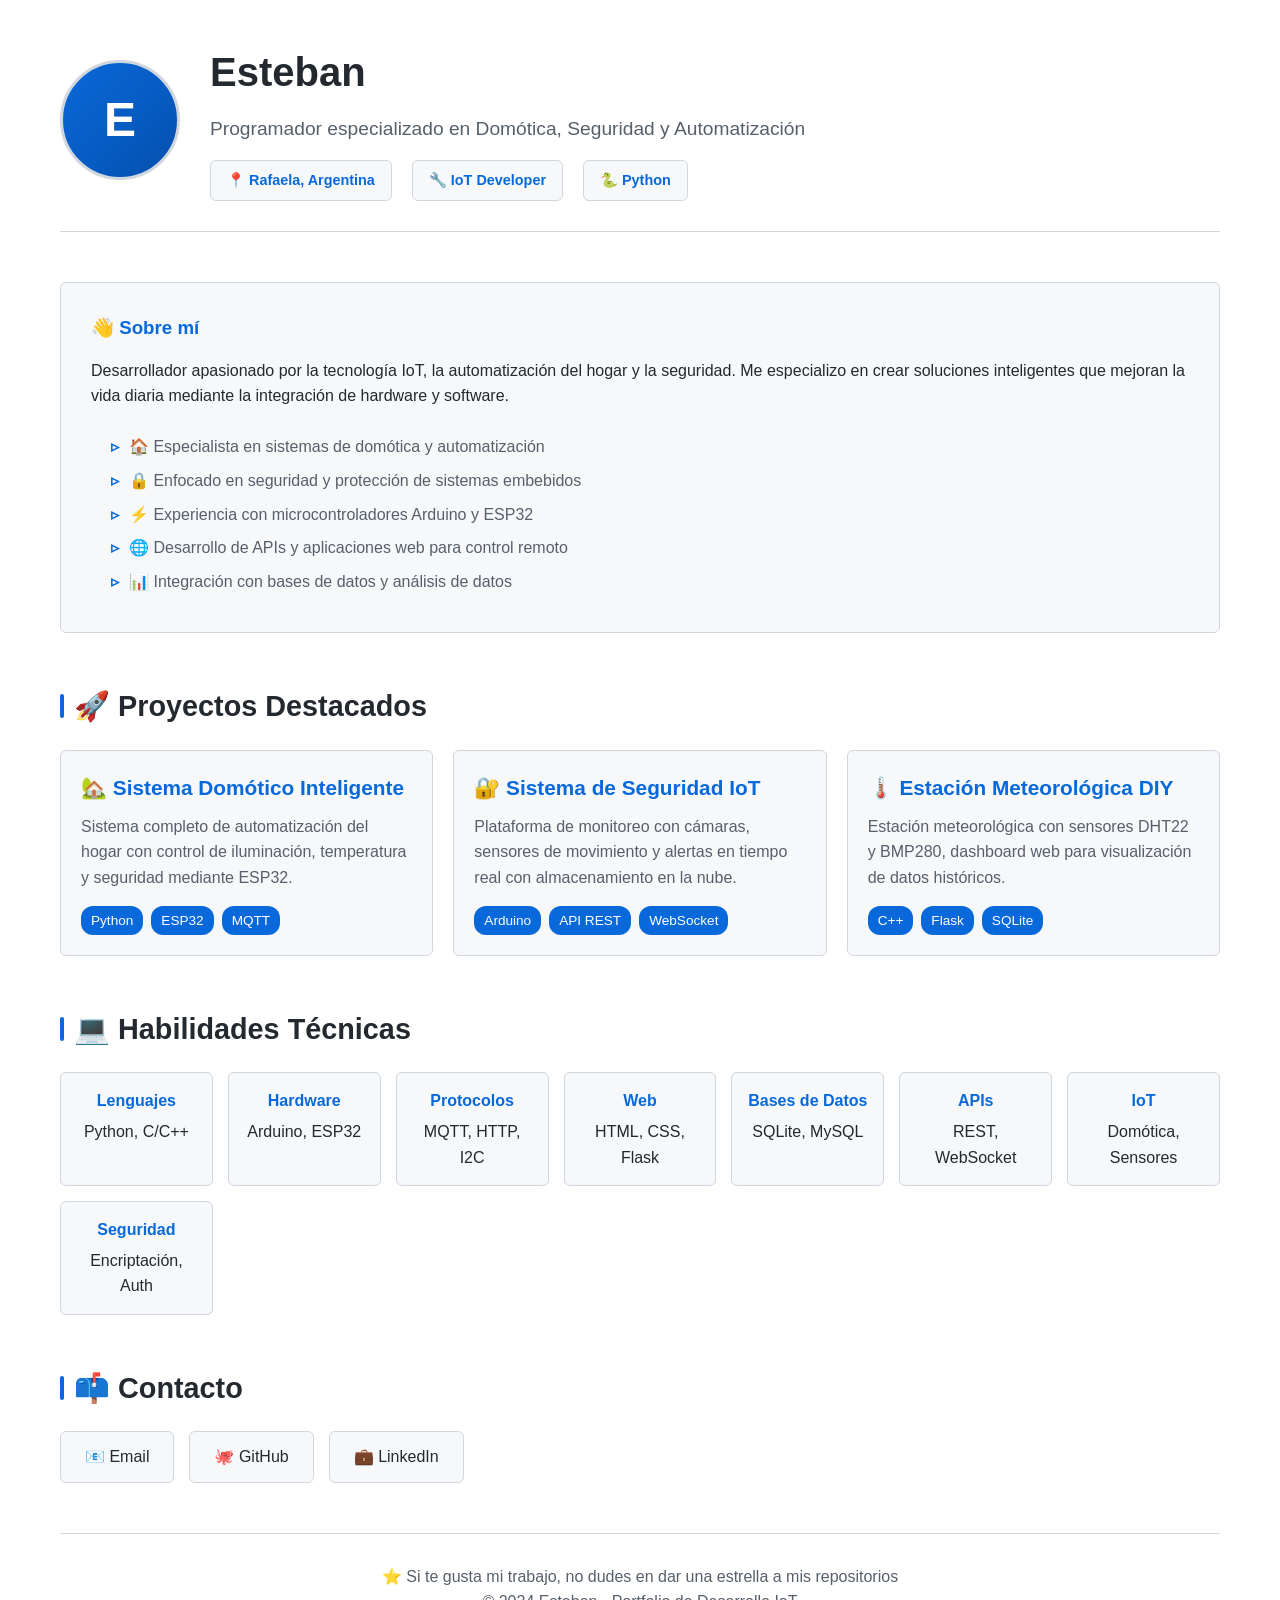
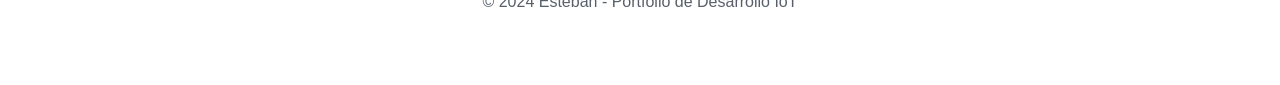
==== index.html @ 9390a1a7 "Update index.html" ====
<!DOCTYPE html>
<html lang="es">
<head>
    <meta charset="UTF-8">
    <meta name="viewport" content="width=device-width, initial-scale=1.0">
    <title>Esteban - Portfolio</title>
    <style>
        * {
            margin: 0;
            padding: 0;
            box-sizing: border-box;
        }
        
        body {
            font-family: -apple-system, BlinkMacSystemFont, 'Segoe UI', 'Noto Sans', Helvetica, Arial, sans-serif;
            background: #ffffff;
            color: #24292f;
            line-height: 1.6;
        }
        
        .container {
            max-width: 1200px;
            margin: 0 auto;
            padding: 40px 20px;
        }
        
        header {
            display: flex;
            align-items: center;
            gap: 30px;
            margin-bottom: 50px;
            padding-bottom: 30px;
            border-bottom: 1px solid #d0d7de;
        }
        
        .avatar {
            width: 120px;
            height: 120px;
            border-radius: 50%;
            background: linear-gradient(135deg, #0969da, #0550ae);
            display: flex;
            align-items: center;
            justify-content: center;
            font-size: 48px;
            font-weight: bold;
            color: #fff;
            border: 3px solid #d0d7de;
        }
        
        .header-info h1 {
            font-size: 2.5em;
            margin-bottom: 10px;
            color: #24292f;
        }
        
        .header-info p {
            font-size: 1.2em;
            color: #57606a;
            margin-bottom: 15px;
        }
        
        .stats {
            display: flex;
            gap: 20px;
            flex-wrap: wrap;
        }
        
        .stat-item {
            background: #f6f8fa;
            padding: 8px 16px;
            border-radius: 6px;
            border: 1px solid #d0d7de;
            font-size: 0.9em;
        }
        
        .stat-item strong {
            color: #0969da;
        }
        
        .section {
            margin-bottom: 50px;
        }
        
        .section h2 {
            font-size: 1.8em;
            margin-bottom: 20px;
            color: #24292f;
            display: flex;
            align-items: center;
            gap: 10px;
        }
        
        .section h2::before {
            content: '';
            width: 4px;
            height: 24px;
            background: #0969da;
            border-radius: 2px;
        }
        
        .projects-grid {
            display: grid;
            grid-template-columns: repeat(auto-fit, minmax(300px, 1fr));
            gap: 20px;
        }
        
        .project-card {
            background: #f6f8fa;
            border: 1px solid #d0d7de;
            border-radius: 6px;
            padding: 20px;
            transition: all 0.3s ease;
        }
        
        .project-card:hover {
            border-color: #0969da;
            transform: translateY(-2px);
            box-shadow: 0 4px 12px rgba(9, 105, 218, 0.15);
        }
        
        .project-card h3 {
            color: #0969da;
            margin-bottom: 10px;
            font-size: 1.3em;
        }
        
        .project-card p {
            color: #57606a;
            margin-bottom: 15px;
        }
        
        .project-tags {
            display: flex;
            gap: 8px;
            flex-wrap: wrap;
        }
        
        .tag {
            background: #0969da;
            color: #fff;
            padding: 4px 10px;
            border-radius: 12px;
            font-size: 0.85em;
        }
        
        .skills-grid {
            display: grid;
            grid-template-columns: repeat(auto-fit, minmax(150px, 1fr));
            gap: 15px;
        }
        
        .skill-item {
            background: #f6f8fa;
            border: 1px solid #d0d7de;
            padding: 15px;
            border-radius: 6px;
            text-align: center;
            transition: all 0.3s ease;
        }
        
        .skill-item:hover {
            border-color: #0969da;
            background: #ffffff;
        }
        
        .skill-item strong {
            color: #0969da;
            display: block;
            margin-bottom: 5px;
        }
        
        .contact-links {
            display: flex;
            gap: 15px;
            flex-wrap: wrap;
        }
        
        .contact-btn {
            background: #f6f8fa;
            color: #24292f;
            padding: 12px 24px;
            border-radius: 6px;
            text-decoration: none;
            border: 1px solid #d0d7de;
            transition: all 0.3s ease;
            display: inline-flex;
            align-items: center;
            gap: 8px;
        }
        
        .contact-btn:hover {
            background: #ffffff;
            border-color: #0969da;
            color: #0969da;
        }
        
        .readme-section {
            background: #f6f8fa;
            border: 1px solid #d0d7de;
            border-radius: 6px;
            padding: 30px;
        }
        
        .readme-section h3 {
            color: #0969da;
            margin-bottom: 15px;
        }
        
        .readme-section ul {
            list-style: none;
            padding-left: 20px;
        }
        
        .readme-section li {
            margin-bottom: 8px;
            color: #57606a;
        }
        
        .readme-section li::before {
            content: '▹';
            color: #0969da;
            margin-right: 10px;
            font-weight: bold;
        }
        
        footer {
            text-align: center;
            padding: 30px 0;
            border-top: 1px solid #d0d7de;
            color: #57606a;
            margin-top: 50px;
        }
        
        @media (max-width: 768px) {
            header {
                flex-direction: column;
                text-align: center;
            }
            
            .header-info h1 {
                font-size: 2em;
            }
            
            .stats {
                justify-content: center;
            }
        }
    </style>
</head>
<body>
    <div class="container">
        <header>
            <div class="avatar">E</div>
            <div class="header-info">
                <h1>Esteban</h1>
                <p>Programador especializado en Domótica, Seguridad y Automatización</p>
                <div class="stats">
                    <div class="stat-item">📍 <strong>Rafaela, Argentina</strong></div>
                    <div class="stat-item">🔧 <strong>IoT Developer</strong></div>
                    <div class="stat-item">🐍 <strong>Python</strong></div>
                </div>
            </div>
        </header>

        <section class="section">
            <div class="readme-section">
                <h3>👋 Sobre mí</h3>
                <p>Desarrollador apasionado por la tecnología IoT, la automatización del hogar y la seguridad. Me especializo en crear soluciones inteligentes que mejoran la vida diaria mediante la integración de hardware y software.</p>
                <br>
                <ul>
                    <li>🏠 Especialista en sistemas de domótica y automatización</li>
                    <li>🔒 Enfocado en seguridad y protección de sistemas embebidos</li>
                    <li>⚡ Experiencia con microcontroladores Arduino y ESP32</li>
                    <li>🌐 Desarrollo de APIs y aplicaciones web para control remoto</li>
                    <li>📊 Integración con bases de datos y análisis de datos</li>
                </ul>
            </div>
        </section>

        <section class="section">
            <h2>🚀 Proyectos Destacados</h2>
            <div class="projects-grid">
                <div class="project-card">
                    <h3>🏡 Sistema Domótico Inteligente</h3>
                    <p>Sistema completo de automatización del hogar con control de iluminación, temperatura y seguridad mediante ESP32.</p>
                    <div class="project-tags">
                        <span class="tag">Python</span>
                        <span class="tag">ESP32</span>
                        <span class="tag">MQTT</span>
                    </div>
                </div>
                
                <div class="project-card">
                    <h3>🔐 Sistema de Seguridad IoT</h3>
                    <p>Plataforma de monitoreo con cámaras, sensores de movimiento y alertas en tiempo real con almacenamiento en la nube.</p>
                    <div class="project-tags">
                        <span class="tag">Arduino</span>
                        <span class="tag">API REST</span>
                        <span class="tag">WebSocket</span>
                    </div>
                </div>
                
                <div class="project-card">
                    <h3>🌡️ Estación Meteorológica DIY</h3>
                    <p>Estación meteorológica con sensores DHT22 y BMP280, dashboard web para visualización de datos históricos.</p>
                    <div class="project-tags">
                        <span class="tag">C++</span>
                        <span class="tag">Flask</span>
                        <span class="tag">SQLite</span>
                    </div>
                </div>
            </div>
        </section>

        <section class="section">
            <h2>💻 Habilidades Técnicas</h2>
            <div class="skills-grid">
                <div class="skill-item">
                    <strong>Lenguajes</strong>
                    <p>Python, C/C++</p>
                </div>
                <div class="skill-item">
                    <strong>Hardware</strong>
                    <p>Arduino, ESP32</p>
                </div>
                <div class="skill-item">
                    <strong>Protocolos</strong>
                    <p>MQTT, HTTP, I2C</p>
                </div>
                <div class="skill-item">
                    <strong>Web</strong>
                    <p>HTML, CSS, Flask</p>
                </div>
                <div class="skill-item">
                    <strong>Bases de Datos</strong>
                    <p>SQLite, MySQL</p>
                </div>
                <div class="skill-item">
                    <strong>APIs</strong>
                    <p>REST, WebSocket</p>
                </div>
                <div class="skill-item">
                    <strong>IoT</strong>
                    <p>Domótica, Sensores</p>
                </div>
                <div class="skill-item">
                    <strong>Seguridad</strong>
                    <p>Encriptación, Auth</p>
                </div>
            </div>
        </section>

        <section class="section">
            <h2>📫 Contacto</h2>
            <div class="contact-links">
                <a href="mailto:tuemail@example.com" class="contact-btn">
                    📧 Email
                </a>
                <a href="https://github.com/tuusuario" class="contact-btn" target="_blank">
                    🐙 GitHub
                </a>
                <a href="https://linkedin.com/in/tuusuario" class="contact-btn" target="_blank">
                    💼 LinkedIn
                </a>
            </div>
        </section>

        <footer>
            <p>⭐ Si te gusta mi trabajo, no dudes en dar una estrella a mis repositorios</p>
            <p>© 2024 Esteban - Portfolio de Desarrollo IoT</p>
        </footer>
    </div>
</body>
</html>
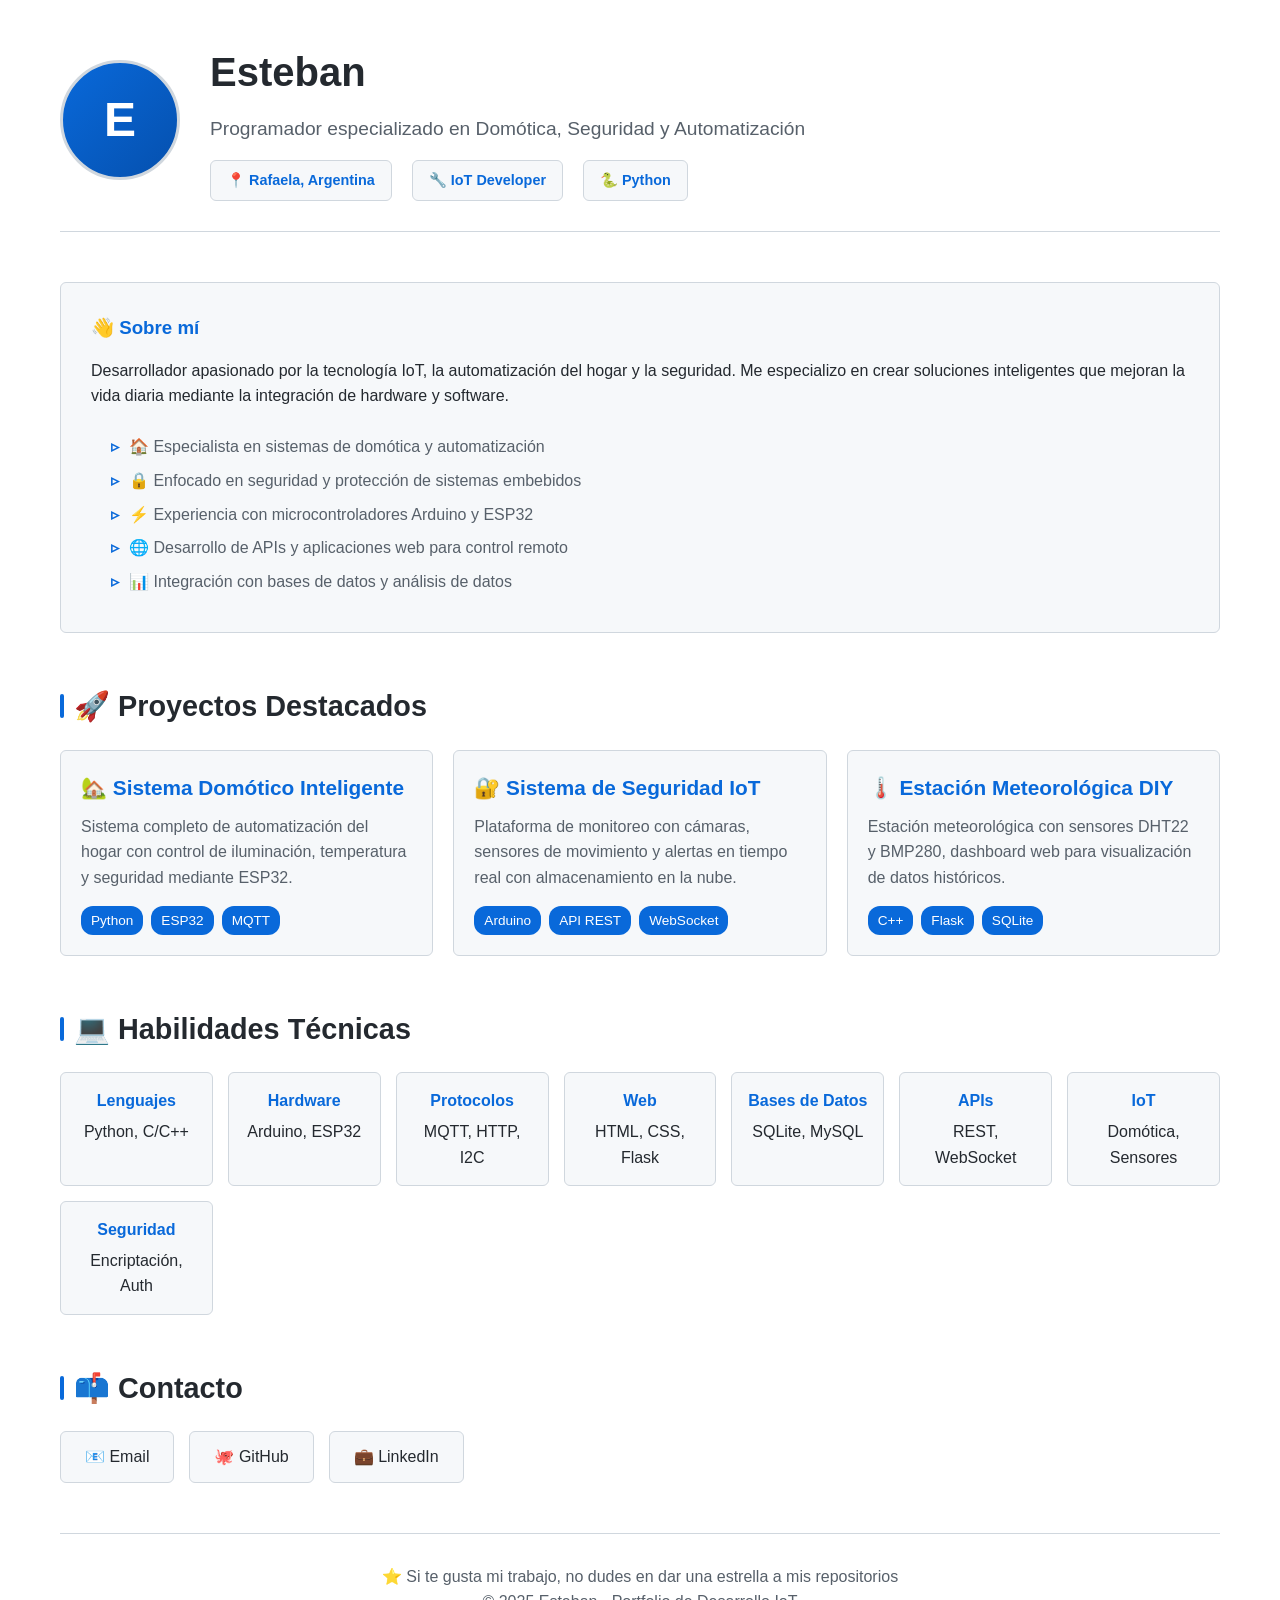
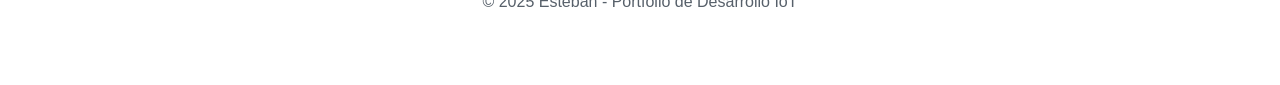
==== commit 933355e7: "Update index.html" ====
--- a/index.html
+++ b/index.html
@@ -367,7 +367,7 @@
 
         <footer>
             <p>⭐ Si te gusta mi trabajo, no dudes en dar una estrella a mis repositorios</p>
-            <p>© 2024 Esteban - Portfolio de Desarrollo IoT</p>
+            <p>© 2025 Esteban - Portfolio de Desarrollo IoT</p>
         </footer>
     </div>
 </body>
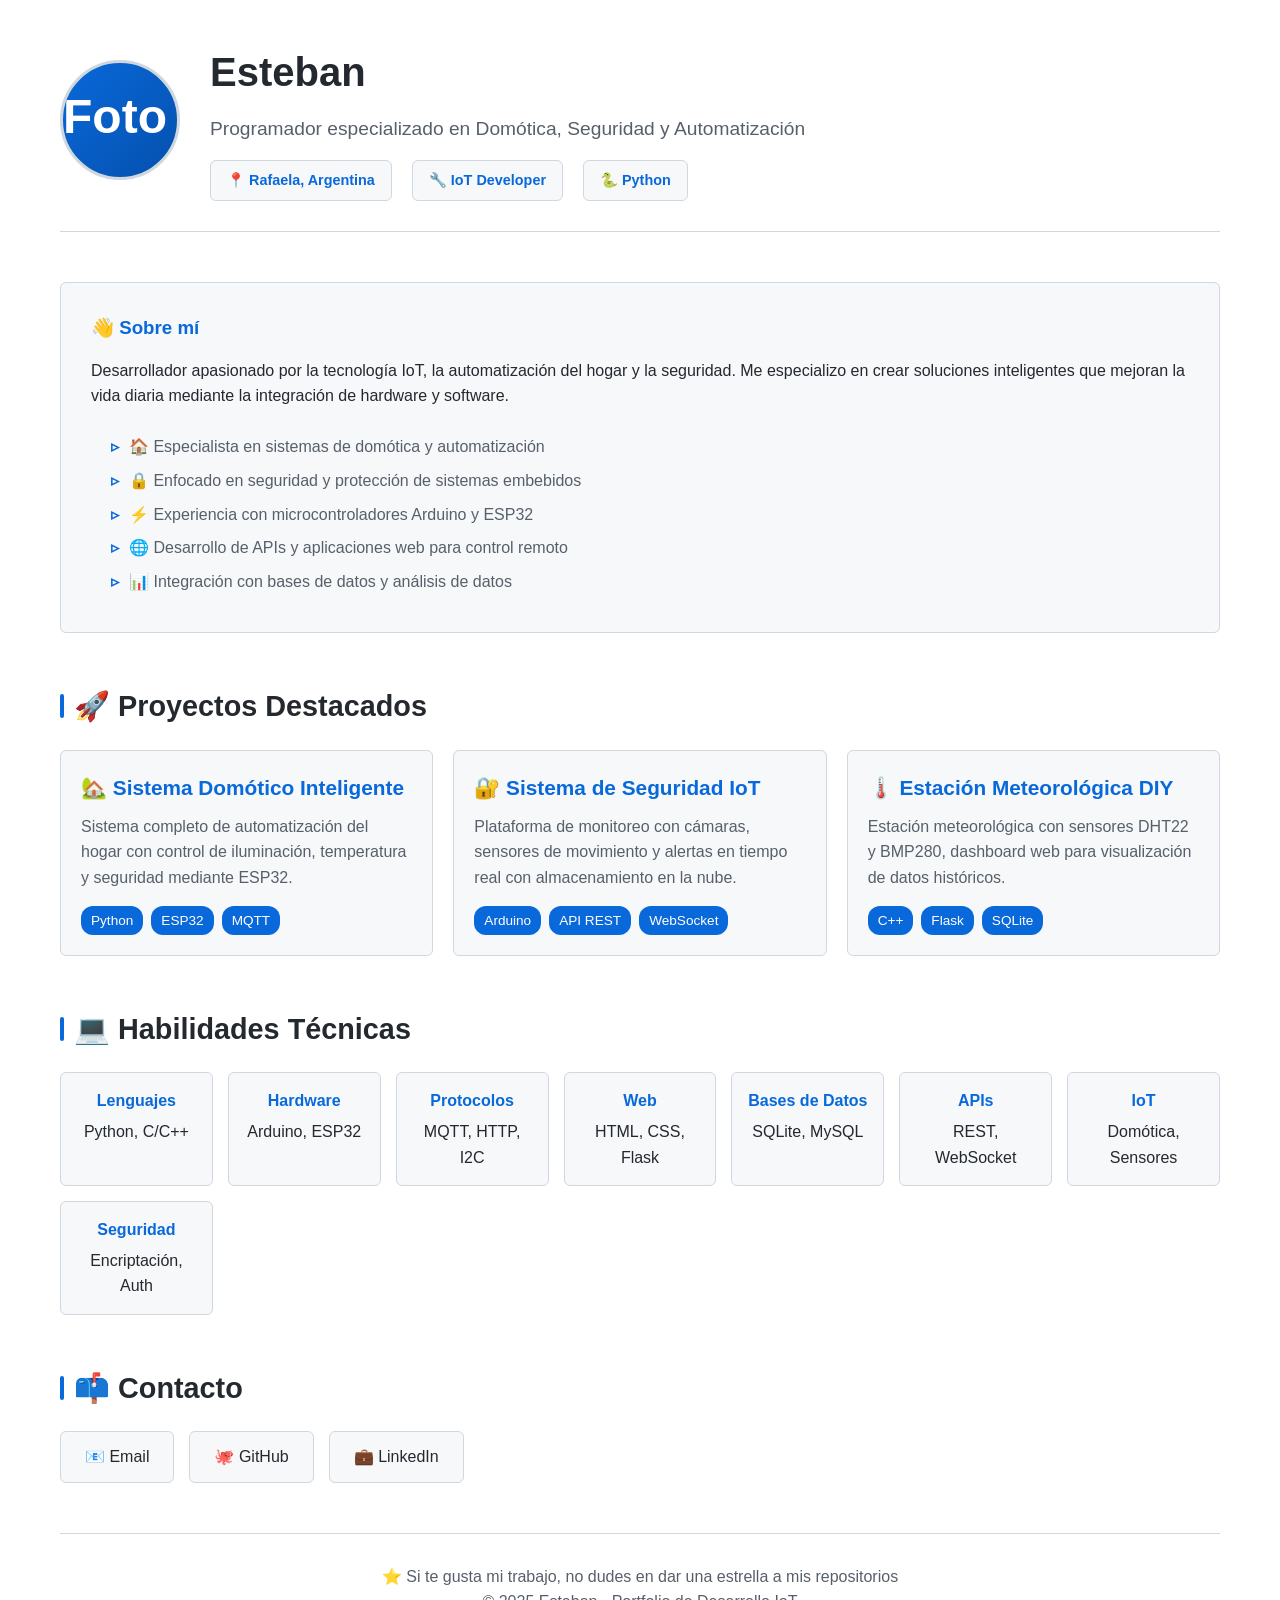
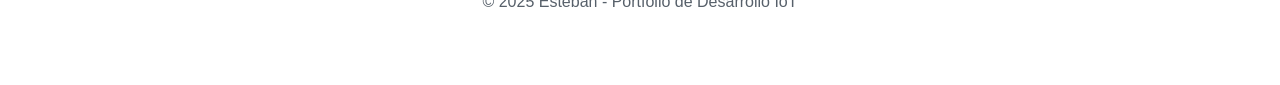
==== commit 396fdb31: "Update index.html" ====
--- a/index.html
+++ b/index.html
@@ -250,7 +250,7 @@
 <body>
     <div class="container">
         <header>
-            <div class="avatar">E</div>
+            <img src="https://github.com/estebanbertoni.png" alt="Foto de perfil" class="avatar" style="object-fit: cover;">
             <div class="header-info">
                 <h1>Esteban</h1>
                 <p>Programador especializado en Domótica, Seguridad y Automatización</p>
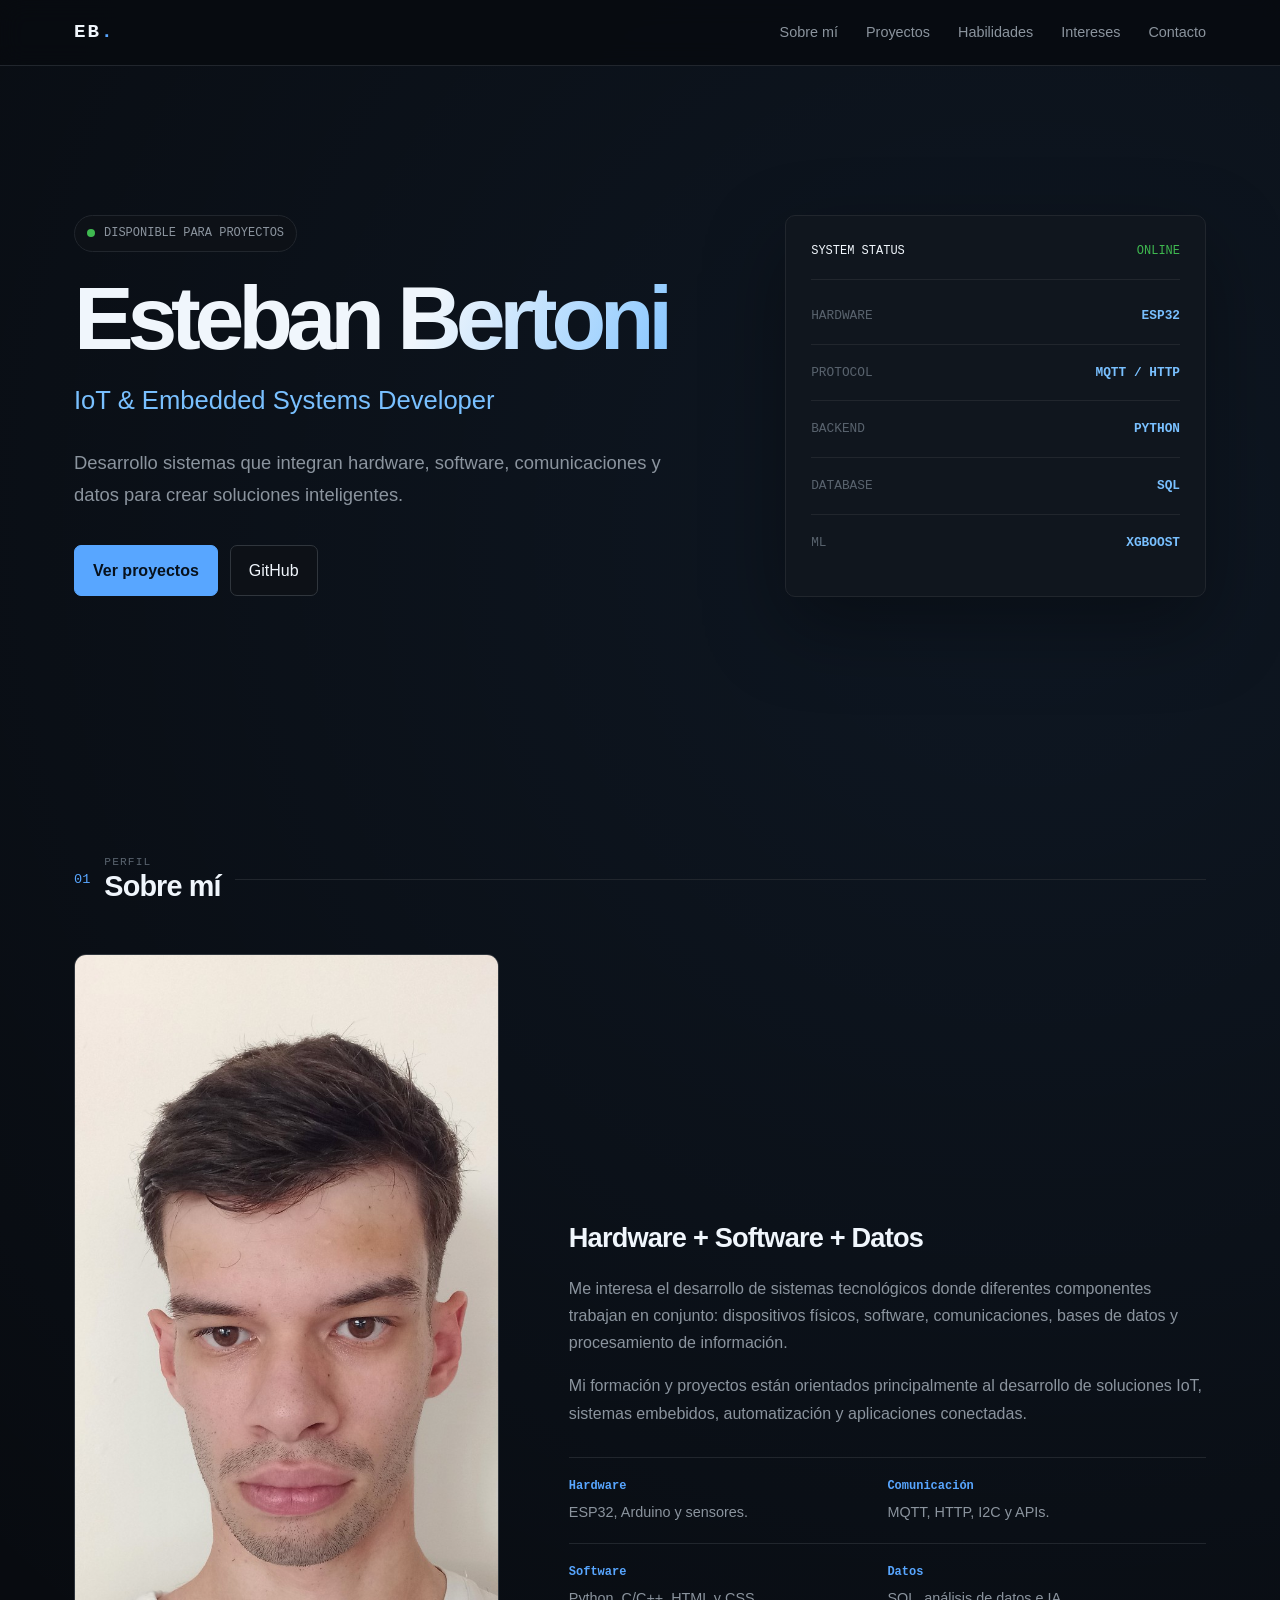
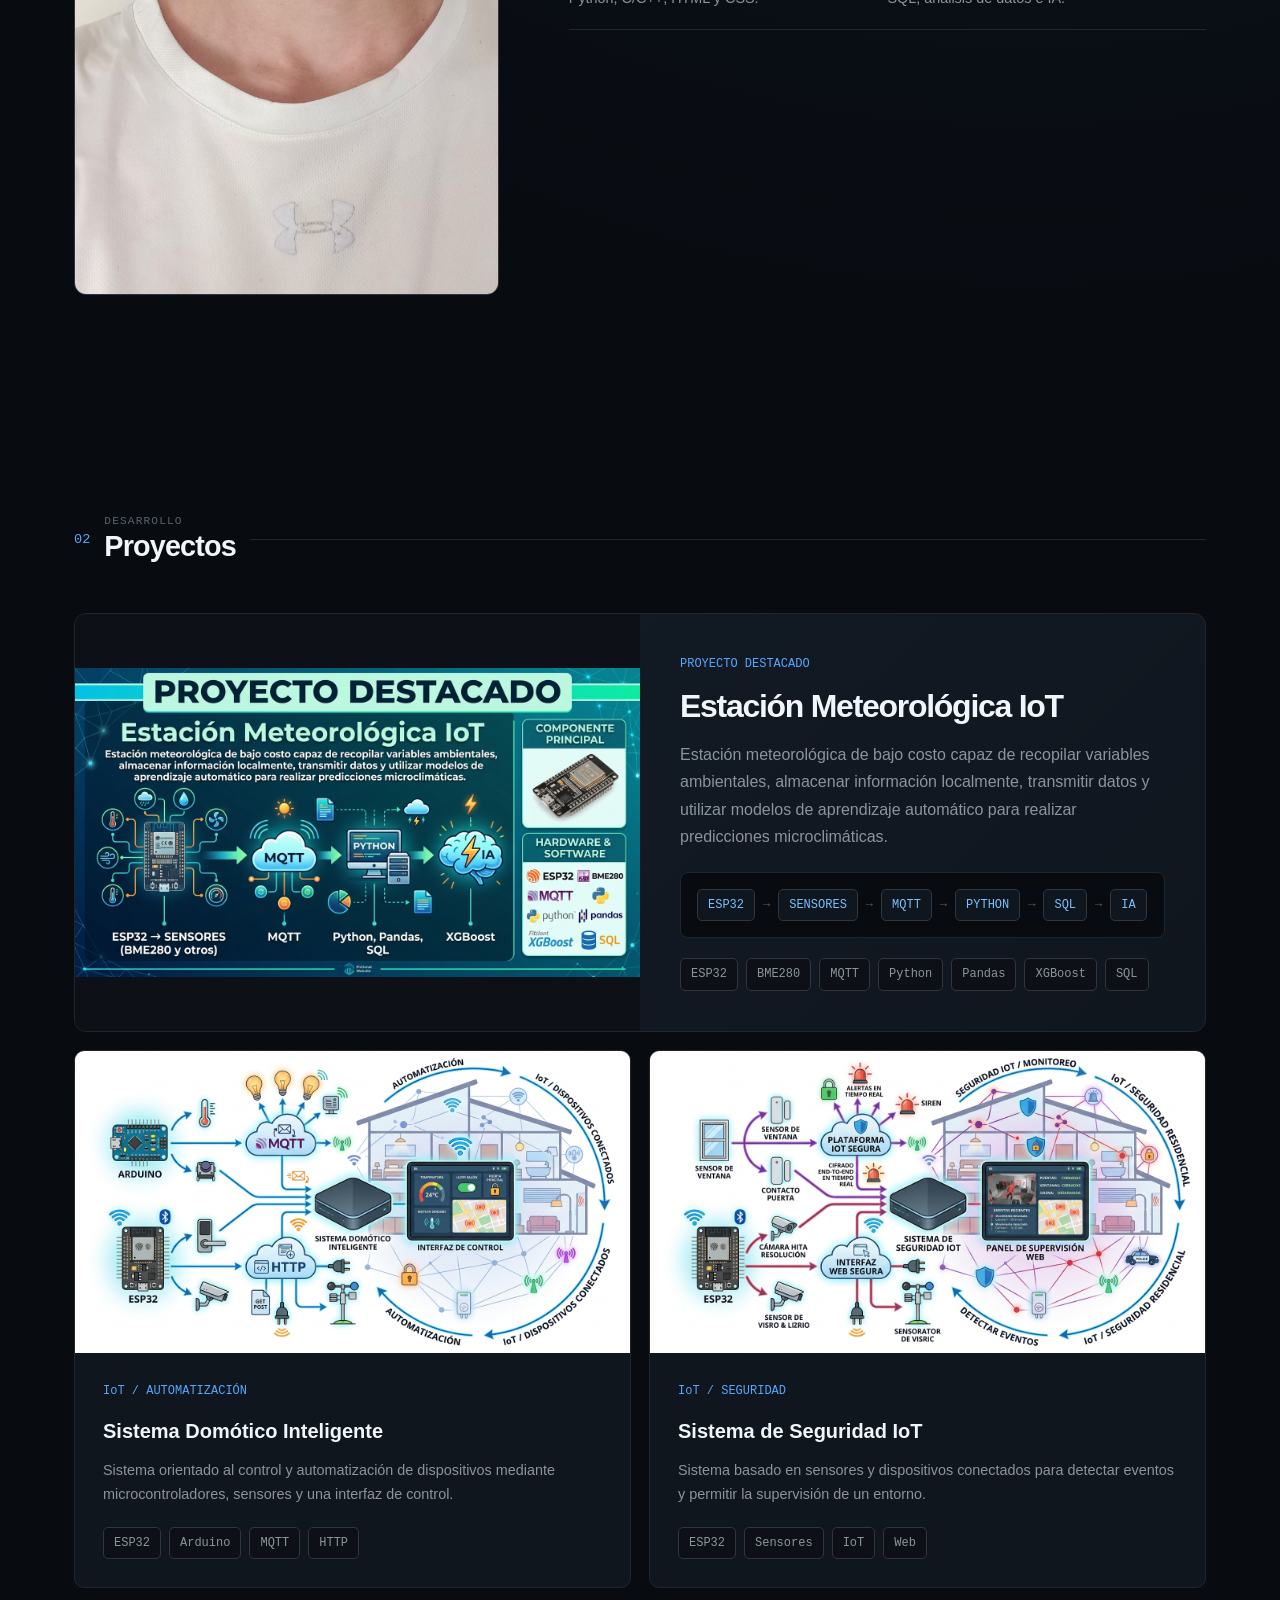
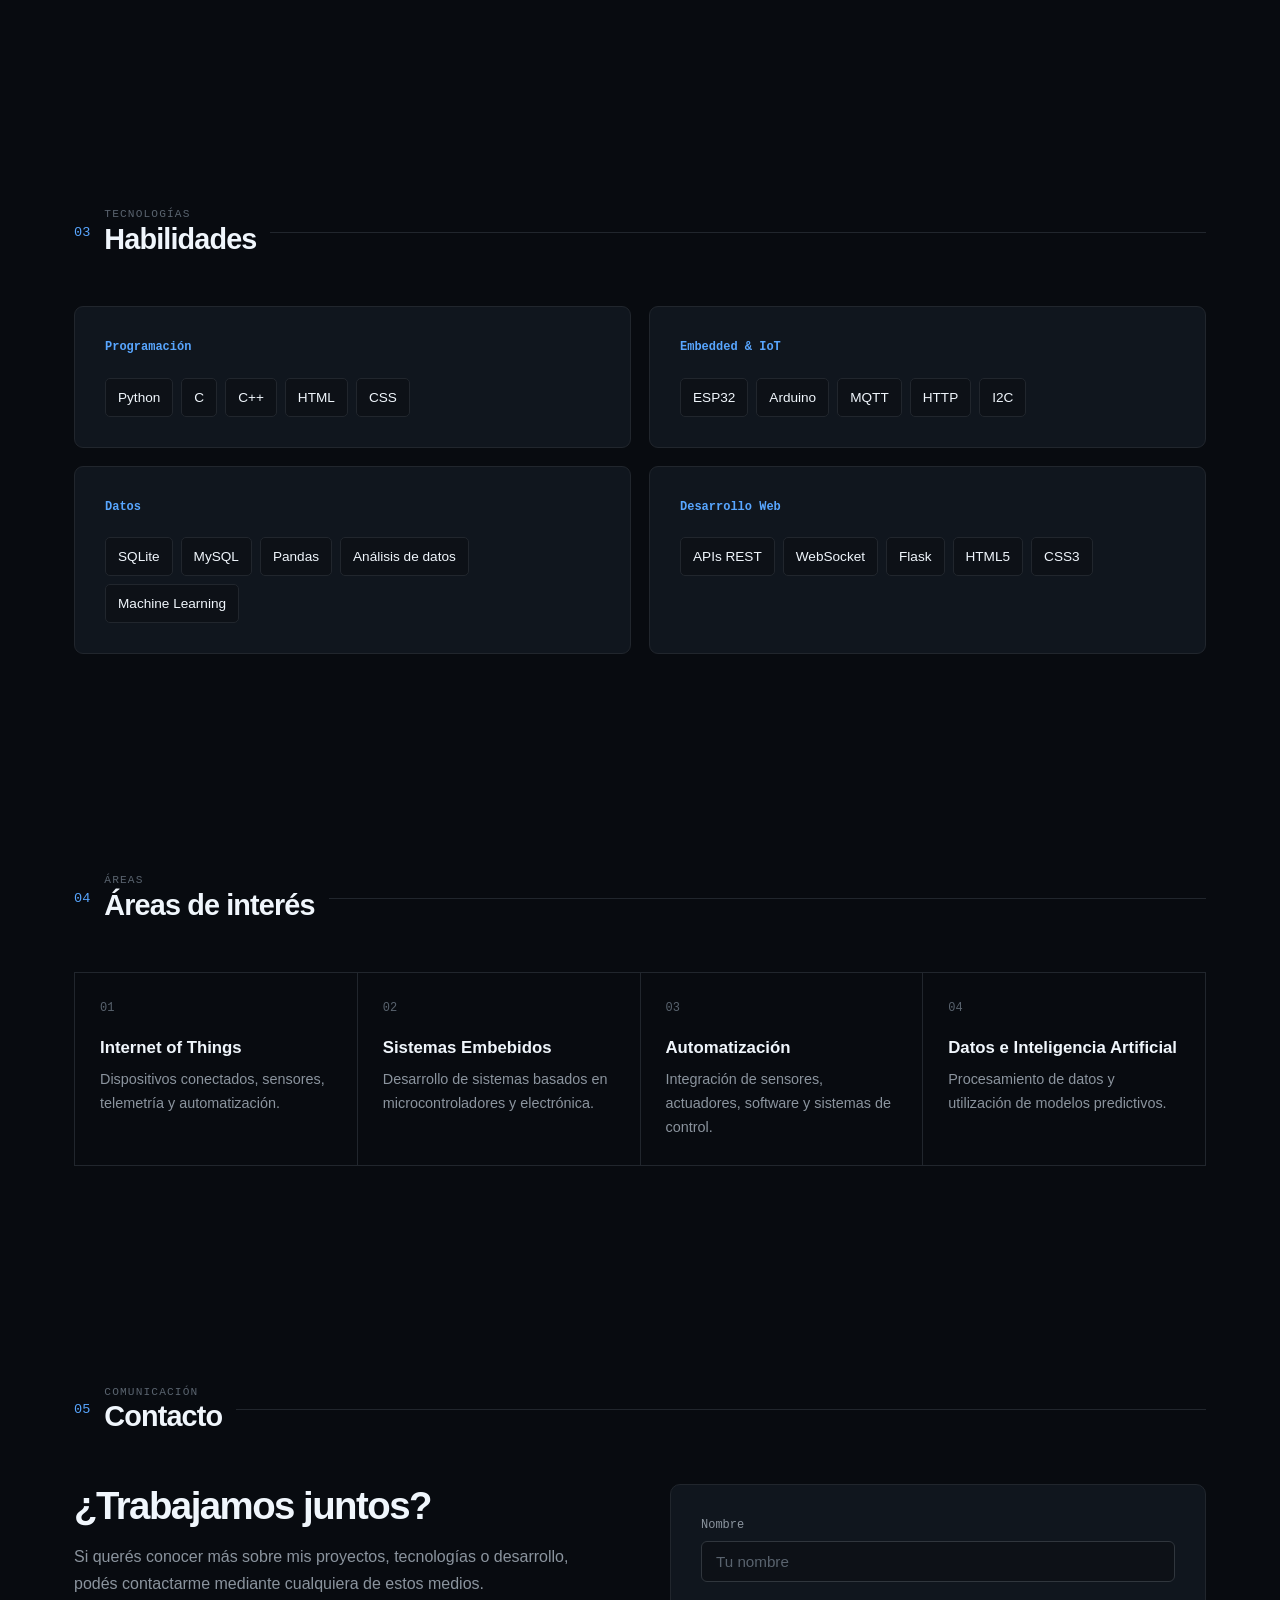
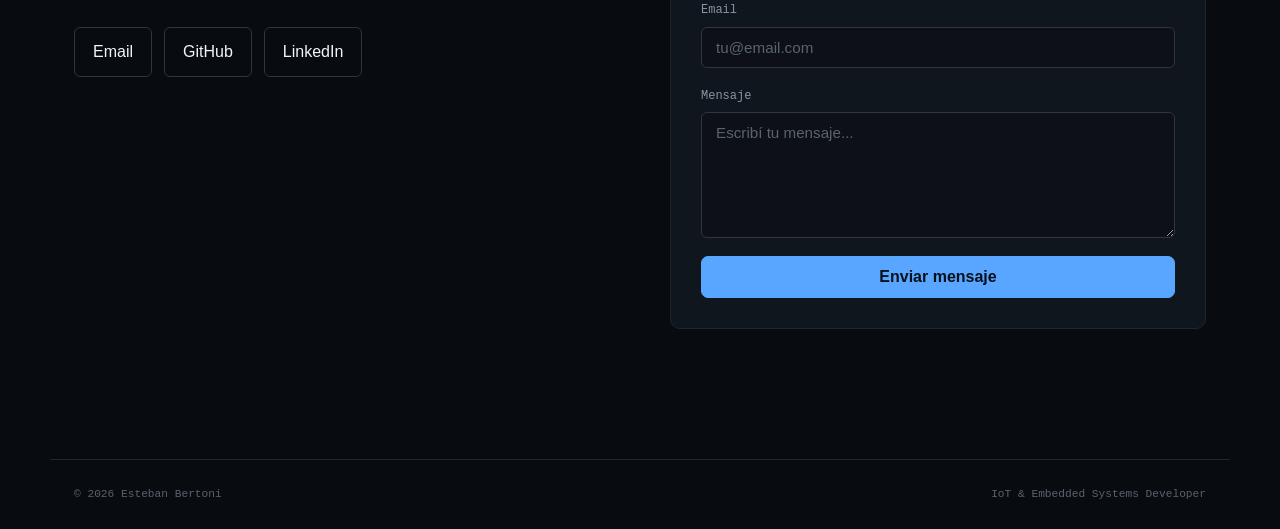
==== commit 15b48b9e: "Portfolio inicial" ====
--- a/index.html
+++ b/index.html
@@ -1,374 +1,821 @@
 <!DOCTYPE html>
 <html lang="es">
+
 <head>
     <meta charset="UTF-8">
     <meta name="viewport" content="width=device-width, initial-scale=1.0">
-    <title>Esteban - Portfolio</title>
-    <style>
-        * {
-            margin: 0;
-            padding: 0;
-            box-sizing: border-box;
-        }
+    <meta name="description" content="Portfolio de Esteban Bertoni, desarrollador IoT y de sistemas embebidos: ESP32, sensores, MQTT, Python, SQL y Machine Learning.">
+    <meta name="theme-color" content="#080b10">
+    <meta name="color-scheme" content="dark">
+
+    <!-- Open Graph: vista previa al compartir en redes / WhatsApp / LinkedIn -->
+    <meta property="og:type" content="website">
+    <meta property="og:title" content="Esteban Bertoni | IoT & Embedded Systems Developer">
+    <meta property="og:description" content="Desarrollo sistemas que integran hardware, software, comunicaciones y datos para crear soluciones inteligentes.">
+    <meta property="og:image" content="assets/img/esteban.jpg">
+    <meta property="og:url" content="https://estebanbertoni.github.io/">
+    <meta name="twitter:card" content="summary_large_image">
+
+    <title>Esteban Bertoni | IoT & Embedded Systems Developer</title>
+
+    <link rel="icon" href="data:image/svg+xml,<svg xmlns='http://www.w3.org/2000/svg' viewBox='0 0 32 32'><rect width='32' height='32' rx='6' fill='%23080b10'/><text x='16' y='22' font-family='monospace' font-size='15' font-weight='bold' fill='%2358a6ff' text-anchor='middle'>EB</text></svg>">
+
+    <script>
+        document.documentElement.classList.add('js');
+    </script>
+
+    <link rel="stylesheet" href="css/style.css">
+</head>
+
+<body>
+    
+    <header class="site-header">
+
+        <!-- Navegación principal -->
+        <nav class="navbar" aria-label="Navegación principal">
+
+            <div class="nav-container">
+
+                <a href="#home" class="logo">
+                    EB<span>.</span>
+                </a>
+
+                <ul class="nav-links">
+                    <li>
+                        <a href="#about">Sobre mí</a>
+                    </li>
+
+                    <li>
+                        <a href="#projects">Proyectos</a>
+                    </li>
+
+                    <li>
+                        <a href="#skills">Habilidades</a>
+                    </li>
+
+                    <li>
+                        <a href="#interests">Intereses</a>
+                    </li>
+
+                    <li>
+                        <a href="#contact">Contacto</a>
+                    </li>
+                </ul>
+
+            </div>
+
+        </nav>
+
+    </header>
+
+
+    
+    <main>
+
         
-        body {
-            font-family: -apple-system, BlinkMacSystemFont, 'Segoe UI', 'Noto Sans', Helvetica, Arial, sans-serif;
-            background: #ffffff;
-            color: #24292f;
-            line-height: 1.6;
-        }
-        
-        .container {
-            max-width: 1200px;
-            margin: 0 auto;
-            padding: 40px 20px;
-        }
-        
-        header {
-            display: flex;
-            align-items: center;
-            gap: 30px;
-            margin-bottom: 50px;
-            padding-bottom: 30px;
-            border-bottom: 1px solid #d0d7de;
-        }
-        
-        .avatar {
-            width: 120px;
-            height: 120px;
-            border-radius: 50%;
-            background: linear-gradient(135deg, #0969da, #0550ae);
-            display: flex;
-            align-items: center;
-            justify-content: center;
-            font-size: 48px;
-            font-weight: bold;
-            color: #fff;
-            border: 3px solid #d0d7de;
-        }
-        
-        .header-info h1 {
-            font-size: 2.5em;
-            margin-bottom: 10px;
-            color: #24292f;
-        }
-        
-        .header-info p {
-            font-size: 1.2em;
-            color: #57606a;
-            margin-bottom: 15px;
-        }
-        
-        .stats {
-            display: flex;
-            gap: 20px;
-            flex-wrap: wrap;
-        }
-        
-        .stat-item {
-            background: #f6f8fa;
-            padding: 8px 16px;
-            border-radius: 6px;
-            border: 1px solid #d0d7de;
-            font-size: 0.9em;
-        }
-        
-        .stat-item strong {
-            color: #0969da;
-        }
-        
-        .section {
-            margin-bottom: 50px;
-        }
-        
-        .section h2 {
-            font-size: 1.8em;
-            margin-bottom: 20px;
-            color: #24292f;
-            display: flex;
-            align-items: center;
-            gap: 10px;
-        }
-        
-        .section h2::before {
-            content: '';
-            width: 4px;
-            height: 24px;
-            background: #0969da;
-            border-radius: 2px;
-        }
-        
-        .projects-grid {
-            display: grid;
-            grid-template-columns: repeat(auto-fit, minmax(300px, 1fr));
-            gap: 20px;
-        }
-        
-        .project-card {
-            background: #f6f8fa;
-            border: 1px solid #d0d7de;
-            border-radius: 6px;
-            padding: 20px;
-            transition: all 0.3s ease;
-        }
-        
-        .project-card:hover {
-            border-color: #0969da;
-            transform: translateY(-2px);
-            box-shadow: 0 4px 12px rgba(9, 105, 218, 0.15);
-        }
-        
-        .project-card h3 {
-            color: #0969da;
-            margin-bottom: 10px;
-            font-size: 1.3em;
-        }
-        
-        .project-card p {
-            color: #57606a;
-            margin-bottom: 15px;
-        }
-        
-        .project-tags {
-            display: flex;
-            gap: 8px;
-            flex-wrap: wrap;
-        }
-        
-        .tag {
-            background: #0969da;
-            color: #fff;
-            padding: 4px 10px;
-            border-radius: 12px;
-            font-size: 0.85em;
-        }
-        
-        .skills-grid {
-            display: grid;
-            grid-template-columns: repeat(auto-fit, minmax(150px, 1fr));
-            gap: 15px;
-        }
-        
-        .skill-item {
-            background: #f6f8fa;
-            border: 1px solid #d0d7de;
-            padding: 15px;
-            border-radius: 6px;
-            text-align: center;
-            transition: all 0.3s ease;
-        }
-        
-        .skill-item:hover {
-            border-color: #0969da;
-            background: #ffffff;
-        }
-        
-        .skill-item strong {
-            color: #0969da;
-            display: block;
-            margin-bottom: 5px;
-        }
-        
-        .contact-links {
-            display: flex;
-            gap: 15px;
-            flex-wrap: wrap;
-        }
-        
-        .contact-btn {
-            background: #f6f8fa;
-            color: #24292f;
-            padding: 12px 24px;
-            border-radius: 6px;
-            text-decoration: none;
-            border: 1px solid #d0d7de;
-            transition: all 0.3s ease;
-            display: inline-flex;
-            align-items: center;
-            gap: 8px;
-        }
-        
-        .contact-btn:hover {
-            background: #ffffff;
-            border-color: #0969da;
-            color: #0969da;
-        }
-        
-        .readme-section {
-            background: #f6f8fa;
-            border: 1px solid #d0d7de;
-            border-radius: 6px;
-            padding: 30px;
-        }
-        
-        .readme-section h3 {
-            color: #0969da;
-            margin-bottom: 15px;
-        }
-        
-        .readme-section ul {
-            list-style: none;
-            padding-left: 20px;
-        }
-        
-        .readme-section li {
-            margin-bottom: 8px;
-            color: #57606a;
-        }
-        
-        .readme-section li::before {
-            content: '▹';
-            color: #0969da;
-            margin-right: 10px;
-            font-weight: bold;
-        }
-        
-        footer {
-            text-align: center;
-            padding: 30px 0;
-            border-top: 1px solid #d0d7de;
-            color: #57606a;
-            margin-top: 50px;
-        }
-        
-        @media (max-width: 768px) {
-            header {
-                flex-direction: column;
-                text-align: center;
-            }
+        <section id="home" class="hero">
+
+            <div class="hero-content">
+
+                <span class="status">
+                    <span class="status-dot" aria-hidden="true"></span>
+                    DISPONIBLE PARA PROYECTOS
+                </span>
+
+                <h1>
+                    Esteban Bertoni
+                </h1>
+
+                <h2>
+                    IoT & Embedded Systems Developer
+                </h2>
+
+                <p class="hero-description">
+                    Desarrollo sistemas que integran hardware, software,
+                    comunicaciones y datos para crear soluciones inteligentes.
+                </p>
+
+                <div class="hero-buttons">
+
+                    <a href="#projects" class="btn btn-primary">
+                        Ver proyectos
+                    </a>
+
+                    <a
+                        href="https://github.com/EstebanBertoni/estacion_meteorologica"
+                        class="btn btn-secondary"
+                        target="_blank"
+                        rel="noopener noreferrer"
+                    >
+                        GitHub
+                    </a>
+
+                </div>
+
+            </div>
+
             
-            .header-info h1 {
-                font-size: 2em;
-            }
-            
-            .stats {
-                justify-content: center;
-            }
-        }
-    </style>
-</head>
-<body>
-    <div class="container">
-        <header>
-            <img src="https://github.com/estebanbertoni.png" alt="Foto de perfil" class="avatar" style="object-fit: cover;">
-            <div class="header-info">
-                <h1>Esteban</h1>
-                <p>Programador especializado en Domótica, Seguridad y Automatización</p>
-                <div class="stats">
-                    <div class="stat-item">📍 <strong>Rafaela, Argentina</strong></div>
-                    <div class="stat-item">🔧 <strong>IoT Developer</strong></div>
-                    <div class="stat-item">🐍 <strong>Python</strong></div>
-                </div>
-            </div>
-        </header>
-
-        <section class="section">
-            <div class="readme-section">
-                <h3>👋 Sobre mí</h3>
-                <p>Desarrollador apasionado por la tecnología IoT, la automatización del hogar y la seguridad. Me especializo en crear soluciones inteligentes que mejoran la vida diaria mediante la integración de hardware y software.</p>
-                <br>
-                <ul>
-                    <li>🏠 Especialista en sistemas de domótica y automatización</li>
-                    <li>🔒 Enfocado en seguridad y protección de sistemas embebidos</li>
-                    <li>⚡ Experiencia con microcontroladores Arduino y ESP32</li>
-                    <li>🌐 Desarrollo de APIs y aplicaciones web para control remoto</li>
-                    <li>📊 Integración con bases de datos y análisis de datos</li>
-                </ul>
-            </div>
+            <aside class="system-panel">
+
+                <div class="panel-header">
+                    <span>SYSTEM STATUS</span>
+                    <span class="online">ONLINE</span>
+                </div>
+
+                <div class="system-data">
+
+                    <div class="system-item">
+                        <span>HARDWARE</span>
+                        <strong>ESP32</strong>
+                    </div>
+
+                    <div class="system-item">
+                        <span>PROTOCOL</span>
+                        <strong>MQTT / HTTP</strong>
+                    </div>
+
+                    <div class="system-item">
+                        <span>BACKEND</span>
+                        <strong>PYTHON</strong>
+                    </div>
+
+                    <div class="system-item">
+                        <span>DATABASE</span>
+                        <strong>SQL</strong>
+                    </div>
+
+                    <div class="system-item">
+                        <span>ML</span>
+                        <strong>XGBOOST</strong>
+                    </div>
+
+                </div>
+
+            </aside>
+
         </section>
 
-        <section class="section">
-            <h2>🚀 Proyectos Destacados</h2>
-            <div class="projects-grid">
-                <div class="project-card">
-                    <h3>🏡 Sistema Domótico Inteligente</h3>
-                    <p>Sistema completo de automatización del hogar con control de iluminación, temperatura y seguridad mediante ESP32.</p>
-                    <div class="project-tags">
-                        <span class="tag">Python</span>
-                        <span class="tag">ESP32</span>
-                        <span class="tag">MQTT</span>
-                    </div>
-                </div>
-                
-                <div class="project-card">
-                    <h3>🔐 Sistema de Seguridad IoT</h3>
-                    <p>Plataforma de monitoreo con cámaras, sensores de movimiento y alertas en tiempo real con almacenamiento en la nube.</p>
-                    <div class="project-tags">
-                        <span class="tag">Arduino</span>
-                        <span class="tag">API REST</span>
-                        <span class="tag">WebSocket</span>
-                    </div>
-                </div>
-                
-                <div class="project-card">
-                    <h3>🌡️ Estación Meteorológica DIY</h3>
-                    <p>Estación meteorológica con sensores DHT22 y BMP280, dashboard web para visualización de datos históricos.</p>
-                    <div class="project-tags">
-                        <span class="tag">C++</span>
-                        <span class="tag">Flask</span>
-                        <span class="tag">SQLite</span>
-                    </div>
-                </div>
-            </div>
+        <!-- =========================
+             SOBRE MÍ
+        ========================== -->
+        <section id="about" class="section about-section">
+
+            <div class="section-heading" data-animate>
+                <span class="section-number">01</span>
+
+                <div>
+                    <p class="section-label">
+                        PERFIL
+                    </p>
+
+                    <h2>
+                        Sobre mí
+                    </h2>
+                </div>
+            </div>
+
+
+            <div class="about-grid">
+
+                <!-- Imagen -->
+                <div class="about-image" data-animate>
+
+                    <img
+                        src="assets/img/esteban.jpg"
+                        alt="Esteban Bertoni"
+                        class="profile-image"
+                        width="400"
+                        height="400"
+                        decoding="async"
+                    >
+
+                </div>
+
+
+                <!-- Información -->
+                <article class="about-content" data-animate>
+
+                    <h3>
+                        Hardware + Software + Datos
+                    </h3>
+
+                    <p>
+                        Me interesa el desarrollo de sistemas tecnológicos
+                        donde diferentes componentes trabajan en conjunto:
+                        dispositivos físicos, software, comunicaciones,
+                        bases de datos y procesamiento de información.
+                    </p>
+
+                    <p>
+                        Mi formación y proyectos están orientados principalmente
+                        al desarrollo de soluciones IoT, sistemas embebidos,
+                        automatización y aplicaciones conectadas.
+                    </p>
+
+                    <div class="about-columns">
+
+                        <div>
+                            <h4>Hardware</h4>
+                            <p>
+                                ESP32, Arduino y sensores.
+                            </p>
+                        </div>
+
+                        <div>
+                            <h4>Comunicación</h4>
+                            <p>
+                                MQTT, HTTP, I2C y APIs.
+                            </p>
+                        </div>
+
+                        <div>
+                            <h4>Software</h4>
+                            <p>
+                                Python, C/C++, HTML y CSS.
+                            </p>
+                        </div>
+
+                        <div>
+                            <h4>Datos</h4>
+                            <p>
+                                SQL, análisis de datos e IA.
+                            </p>
+                        </div>
+
+                    </div>
+
+                </article>
+
+            </div>
+
         </section>
 
-        <section class="section">
-            <h2>💻 Habilidades Técnicas</h2>
-            <div class="skills-grid">
-                <div class="skill-item">
-                    <strong>Lenguajes</strong>
-                    <p>Python, C/C++</p>
-                </div>
-                <div class="skill-item">
-                    <strong>Hardware</strong>
-                    <p>Arduino, ESP32</p>
-                </div>
-                <div class="skill-item">
-                    <strong>Protocolos</strong>
-                    <p>MQTT, HTTP, I2C</p>
-                </div>
-                <div class="skill-item">
-                    <strong>Web</strong>
-                    <p>HTML, CSS, Flask</p>
-                </div>
-                <div class="skill-item">
-                    <strong>Bases de Datos</strong>
-                    <p>SQLite, MySQL</p>
-                </div>
-                <div class="skill-item">
-                    <strong>APIs</strong>
-                    <p>REST, WebSocket</p>
-                </div>
-                <div class="skill-item">
-                    <strong>IoT</strong>
-                    <p>Domótica, Sensores</p>
-                </div>
-                <div class="skill-item">
-                    <strong>Seguridad</strong>
-                    <p>Encriptación, Auth</p>
-                </div>
-            </div>
+
+        <!-- =========================
+             PROYECTOS
+        ========================== -->
+        <section id="projects" class="section projects-section">
+
+            <div class="section-heading" data-animate>
+                <span class="section-number">02</span>
+
+                <div>
+                    <p class="section-label">
+                        DESARROLLO
+                    </p>
+
+                    <h2>
+                        Proyectos
+                    </h2>
+                </div>
+            </div>
+
+
+            <!-- Proyecto destacado -->
+            <article class="featured-project" data-animate>
+
+                <div class="project-image">
+
+                    <img
+                        src="assets/img/meteorologica.jpg"
+                        alt="Estación meteorológica IoT desarrollada con ESP32"
+                        width="800"
+                        height="500"
+                        loading="lazy"
+                        decoding="async"
+                    >
+
+                </div>
+
+
+                <div class="project-content">
+
+                    <span class="project-type">
+                        PROYECTO DESTACADO
+                    </span>
+
+                    <h3>
+                        Estación Meteorológica IoT
+                    </h3>
+
+                    <p>
+                        Estación meteorológica de bajo costo capaz de
+                        recopilar variables ambientales, almacenar información
+                        localmente, transmitir datos y utilizar modelos de
+                        aprendizaje automático para realizar predicciones
+                        microclimáticas.
+                    </p>
+
+
+                    <!-- Arquitectura -->
+                    <div class="architecture">
+
+                        <span>ESP32</span>
+                        <span class="arch-arrow" aria-hidden="true">→</span>
+                        <span>SENSORES</span>
+                        <span class="arch-arrow" aria-hidden="true">→</span>
+                        <span>MQTT</span>
+                        <span class="arch-arrow" aria-hidden="true">→</span>
+                        <span>PYTHON</span>
+                        <span class="arch-arrow" aria-hidden="true">→</span>
+                        <span>SQL</span>
+                        <span class="arch-arrow" aria-hidden="true">→</span>
+                        <span>IA</span>
+
+                    </div>
+
+
+                    <!-- Tecnologías -->
+                    <div class="tags">
+
+                        <span>ESP32</span>
+                        <span>BME280</span>
+                        <span>MQTT</span>
+                        <span>Python</span>
+                        <span>Pandas</span>
+                        <span>XGBoost</span>
+                        <span>SQL</span>
+
+                    </div>
+
+                </div>
+
+            </article>
+
+
+            <!-- Otros proyectos -->
+            <div class="projects-grid" data-animate-group>
+
+                <!-- Domótica -->
+                <article class="project-card" data-animate>
+
+                    <div class="project-card-image">
+
+                        <img
+                            src="assets/img/domotica.jpg"
+                            alt="Sistema domótico inteligente basado en ESP32"
+                            width="600"
+                            height="400"
+                            loading="lazy"
+                        >
+
+                    </div>
+
+                    <div class="project-card-content">
+
+                        <span class="project-type">
+                            IoT / AUTOMATIZACIÓN
+                        </span>
+
+                        <h3>
+                            Sistema Domótico Inteligente
+                        </h3>
+
+                        <p>
+                            Sistema orientado al control y automatización
+                            de dispositivos mediante microcontroladores,
+                            sensores y una interfaz de control.
+                        </p>
+
+                        <div class="tags">
+
+                            <span>ESP32</span>
+                            <span>Arduino</span>
+                            <span>MQTT</span>
+                            <span>HTTP</span>
+
+                        </div>
+
+                    </div>
+
+                </article>
+
+
+                <!-- Seguridad -->
+                <article class="project-card" data-animate>
+
+                    <div class="project-card-image">
+
+                        <img
+                            src="assets/img/seguridad-iot.jpg"
+                            alt="Sistema de seguridad IoT basado en sensores"
+                            width="600"
+                            height="400"
+                            loading="lazy"
+                        >
+
+                    </div>
+
+                    <div class="project-card-content">
+
+                        <span class="project-type">
+                            IoT / SEGURIDAD
+                        </span>
+
+                        <h3>
+                            Sistema de Seguridad IoT
+                        </h3>
+
+                        <p>
+                            Sistema basado en sensores y dispositivos
+                            conectados para detectar eventos y permitir
+                            la supervisión de un entorno.
+                        </p>
+
+                        <div class="tags">
+
+                            <span>ESP32</span>
+                            <span>Sensores</span>
+                            <span>IoT</span>
+                            <span>Web</span>
+
+                        </div>
+
+                    </div>
+
+                </article>
+
+            </div>
+
         </section>
 
-        <section class="section">
-            <h2>📫 Contacto</h2>
-            <div class="contact-links">
-                <a href="mailto:tuemail@example.com" class="contact-btn">
-                    📧 Email
-                </a>
-                <a href="https://github.com/tuusuario" class="contact-btn" target="_blank">
-                    🐙 GitHub
-                </a>
-                <a href="https://linkedin.com/in/tuusuario" class="contact-btn" target="_blank">
-                    💼 LinkedIn
-                </a>
-            </div>
+
+        <!-- =========================
+             HABILIDADES
+        ========================== -->
+        <section id="skills" class="section skills-section">
+
+            <div class="section-heading" data-animate>
+
+                <span class="section-number">03</span>
+
+                <div>
+                    <p class="section-label">
+                        TECNOLOGÍAS
+                    </p>
+
+                    <h2>
+                        Habilidades
+                    </h2>
+                </div>
+
+            </div>
+
+
+            <div class="skills-grid" data-animate-group>
+
+                <!-- Programación -->
+                <article class="skill-category" data-animate>
+
+                    <h3>
+                        Programación
+                    </h3>
+
+                    <ul>
+                        <li>Python</li>
+                        <li>C</li>
+                        <li>C++</li>
+                        <li>HTML</li>
+                        <li>CSS</li>
+                    </ul>
+
+                </article>
+
+
+                <!-- Embedded -->
+                <article class="skill-category" data-animate>
+
+                    <h3>
+                        Embedded & IoT
+                    </h3>
+
+                    <ul>
+                        <li>ESP32</li>
+                        <li>Arduino</li>
+                        <li>MQTT</li>
+                        <li>HTTP</li>
+                        <li>I2C</li>
+                    </ul>
+
+                </article>
+
+
+                <!-- Datos -->
+                <article class="skill-category" data-animate>
+
+                    <h3>
+                        Datos
+                    </h3>
+
+                    <ul>
+                        <li>SQLite</li>
+                        <li>MySQL</li>
+                        <li>Pandas</li>
+                        <li>Análisis de datos</li>
+                        <li>Machine Learning</li>
+                    </ul>
+
+                </article>
+
+
+                <!-- Desarrollo -->
+                <article class="skill-category" data-animate>
+
+                    <h3>
+                        Desarrollo Web
+                    </h3>
+
+                    <ul>
+                        <li>APIs REST</li>
+                        <li>WebSocket</li>
+                        <li>Flask</li>
+                        <li>HTML5</li>
+                        <li>CSS3</li>
+                    </ul>
+
+                </article>
+
+            </div>
+
         </section>
 
-        <footer>
-            <p>⭐ Si te gusta mi trabajo, no dudes en dar una estrella a mis repositorios</p>
-            <p>© 2025 Esteban - Portfolio de Desarrollo IoT</p>
-        </footer>
-    </div>
+
+        <!-- =========================
+             INTERESES
+        ========================== -->
+        <section id="interests" class="section interests-section">
+
+            <div class="section-heading" data-animate>
+
+                <span class="section-number">04</span>
+
+                <div>
+                    <p class="section-label">
+                        ÁREAS
+                    </p>
+
+                    <h2>
+                        Áreas de interés
+                    </h2>
+                </div>
+
+            </div>
+
+
+            <div class="interests-grid" data-animate-group>
+
+                <article class="interest-card" data-animate>
+
+                    <span class="interest-number">
+                        01
+                    </span>
+
+                    <h3>
+                        Internet of Things
+                    </h3>
+
+                    <p>
+                        Dispositivos conectados, sensores,
+                        telemetría y automatización.
+                    </p>
+
+                </article>
+
+
+                <article class="interest-card" data-animate>
+
+                    <span class="interest-number">
+                        02
+                    </span>
+
+                    <h3>
+                        Sistemas Embebidos
+                    </h3>
+
+                    <p>
+                        Desarrollo de sistemas basados en
+                        microcontroladores y electrónica.
+                    </p>
+
+                </article>
+
+
+                <article class="interest-card" data-animate>
+
+                    <span class="interest-number">
+                        03
+                    </span>
+
+                    <h3>
+                        Automatización
+                    </h3>
+
+                    <p>
+                        Integración de sensores, actuadores,
+                        software y sistemas de control.
+                    </p>
+
+                </article>
+
+
+                <article class="interest-card" data-animate>
+
+                    <span class="interest-number">
+                        04
+                    </span>
+
+                    <h3>
+                        Datos e Inteligencia Artificial
+                    </h3>
+
+                    <p>
+                        Procesamiento de datos y utilización
+                        de modelos predictivos.
+                    </p>
+
+                </article>
+
+            </div>
+
+        </section>
+
+
+        <!-- =========================
+             CONTACTO
+        ========================== -->
+        <section id="contact" class="section contact-section">
+
+            <div class="section-heading" data-animate>
+
+                <span class="section-number">05</span>
+
+                <div>
+                    <p class="section-label">
+                        COMUNICACIÓN
+                    </p>
+
+                    <h2>
+                        Contacto
+                    </h2>
+                </div>
+
+            </div>
+
+
+            <div class="contact-grid">
+
+                <!-- Información de contacto -->
+                <article class="contact-info" data-animate>
+
+                    <h3>
+                        ¿Trabajamos juntos?
+                    </h3>
+
+                    <p>
+                        Si querés conocer más sobre mis proyectos,
+                        tecnologías o desarrollo, podés contactarme
+                        mediante cualquiera de estos medios.
+                    </p>
+
+
+                    <div class="contact-links">
+
+                        <a href="mailto:bertoniesteban@gmail.com">
+                            Email
+                        </a>
+
+                        <a
+                            href="https://github.com/estebanbertoni"
+                            target="_blank"
+                            rel="noopener noreferrer"
+                        >
+                            GitHub
+                        </a>
+
+                        <a
+                            href="https://www.linkedin.com/in/esteban-bertoni-b68292240/"
+                            target="_blank"
+                            rel="noopener noreferrer"
+                        >
+                            LinkedIn
+                        </a>
+
+                    </div>
+
+                </article>
+
+
+                <!-- Formulario -->
+                <article class="contact-form-container" data-animate>
+
+                    <form
+                        class="contact-form"
+                        id="contact-form"
+                        action="https://formsubmit.co/bertoniesteban@gmail.com"
+                        method="post"
+                    >
+
+                        <!-- Honeypot anti-spam: los bots lo rellenan, los humanos no lo ven -->
+                        <input
+                            type="text"
+                            name="_honey"
+                            class="honeypot"
+                            tabindex="-1"
+                            autocomplete="off"
+                        >
+
+                        <div class="form-group">
+
+                            <label for="name">
+                                Nombre
+                            </label>
+
+                            <input
+                                type="text"
+                                id="name"
+                                name="name"
+                                placeholder="Tu nombre"
+                                required
+                            >
+
+                        </div>
+
+
+                        <div class="form-group">
+
+                            <label for="email">
+                                Email
+                            </label>
+
+                            <input
+                                type="email"
+                                id="email"
+                                name="email"
+                                placeholder="tu@email.com"
+                                required
+                            >
+
+                        </div>
+
+
+                        <div class="form-group">
+
+                            <label for="message">
+                                Mensaje
+                            </label>
+
+                            <textarea
+                                id="message"
+                                name="message"
+                                rows="6"
+                                placeholder="Escribí tu mensaje..."
+                                required
+                            ></textarea>
+
+                        </div>
+
+
+                        <p class="form-status" role="status" aria-live="polite" hidden></p>
+
+                        <button
+                            type="submit"
+                            class="btn btn-primary"
+                        >
+                            Enviar mensaje
+                        </button>
+
+                    </form>
+
+                </article>
+
+            </div>
+
+        </section>
+
+    </main>
+
+
+    <!-- =========================
+         FOOTER
+    ========================== -->
+    <footer class="site-footer">
+
+        <div class="footer-container">
+
+            <p>
+                © 2026 Esteban Bertoni
+            </p>
+
+            <p>
+                IoT & Embedded Systems Developer
+            </p>
+
+        </div>
+
+    </footer>
+
+    <script src="js/main.js" defer></script>
+
 </body>
-</html>
+
+</html>
--- a/css/style.css
+++ b/css/style.css
@@ -0,0 +1,907 @@
+:root {
+    --bg: #080b10;
+    --bg-secondary: #0d1117;
+    --card: #10161e;
+    --card-hover: #141c26;
+
+    --text: #f0f6fc;
+    --text-secondary: #8b949e;
+    --text-muted: #59636e;
+
+    --accent: #58a6ff;
+    --accent-bright: #79c0ff;
+
+    --border: #21262d;
+    --border-light: #30363d;
+
+    --success: #3fb950;
+
+    --max-width: 1180px;
+
+    --radius: 10px;
+    --transition: 0.2s ease;
+}
+
+/* =========================
+   RESET
+========================= */
+* {
+    margin: 0;
+    padding: 0;
+    box-sizing: border-box;
+}
+
+html {
+    scroll-behavior: smooth;
+    scroll-padding-top: 80px; /* compensa la navbar fija */
+    scrollbar-color: var(--border-light) var(--bg);
+}
+
+body {
+    background:
+        radial-gradient(circle at 80% 10%, rgba(88, 166, 255, 0.08), transparent 30%),
+        var(--bg);
+    color: var(--text);
+    font-family: Inter, -apple-system, BlinkMacSystemFont, "Segoe UI", sans-serif;
+    line-height: 1.7;
+    -webkit-font-smoothing: antialiased;
+}
+
+::selection {
+    background: rgba(88, 166, 255, 0.25);
+}
+
+:focus-visible {
+    outline: 2px solid var(--accent);
+    outline-offset: 3px;
+    border-radius: 3px;
+}
+
+/* =========================
+   GLOBAL
+========================= */
+a {
+    color: inherit;
+    text-decoration: none;
+}
+
+ul {
+    list-style: none;
+}
+
+h1,
+h2,
+h3 {
+    text-wrap: balance;
+}
+
+img {
+    display: block;
+    max-width: 100%;
+    height: auto;
+    background: var(--card);
+}
+
+/* Evita que imágenes grandes agranden las columnas del grid */
+.about-grid > *,
+.featured-project > *,
+.projects-grid > *,
+.contact-grid > * {
+    min-width: 0;
+}
+
+main {
+    max-width: var(--max-width);
+    margin: auto;
+    padding: 0 24px;
+}
+
+.section {
+    padding: 110px 0;
+}
+
+.section-heading {
+    display: flex;
+    align-items: center;
+    gap: 14px;
+    margin-bottom: 50px;
+}
+
+.section-number {
+    color: var(--accent);
+    font-family: monospace;
+    font-size: 0.85rem;
+}
+
+.section-label {
+    color: var(--text-muted);
+    font-family: monospace;
+    font-size: 0.7rem;
+    letter-spacing: 0.1em;
+    line-height: 1.2;
+}
+
+.section-heading h2 {
+    font-size: 1.8rem;
+    letter-spacing: -0.03em;
+    line-height: 1.2;
+}
+
+.section-heading::after {
+    content: "";
+    height: 1px;
+    flex: 1;
+    background: var(--border);
+}
+
+/* =========================
+   HEADER / NAVBAR
+========================= */
+.site-header {
+    position: sticky;
+    top: 0;
+    z-index: 100;
+    background: rgba(8, 11, 16, 0.85);
+    backdrop-filter: blur(12px);
+    border-bottom: 1px solid var(--border);
+}
+
+.nav-container {
+    max-width: var(--max-width);
+    margin: auto;
+    padding: 16px 24px;
+    display: flex;
+    justify-content: space-between;
+    align-items: center;
+    gap: 20px;
+}
+
+.logo {
+    font-family: monospace;
+    font-size: 1.2rem;
+    font-weight: 800;
+    letter-spacing: 0.1em;
+}
+
+.logo span {
+    color: var(--accent);
+}
+
+.nav-links {
+    display: flex;
+    gap: 28px;
+    color: var(--text-secondary);
+    font-size: 0.9rem;
+}
+
+.nav-links a {
+    transition: color 0.2s ease;
+}
+
+.nav-links a:hover {
+    color: var(--text);
+}
+
+/* =========================
+   HERO
+========================= */
+.hero {
+    min-height: 680px;
+    display: grid;
+    grid-template-columns: 1.2fr 0.8fr;
+    align-items: center;
+    gap: 80px;
+    padding: 100px 0;
+}
+
+.status {
+    display: inline-flex;
+    align-items: center;
+    padding: 7px 12px;
+    margin-bottom: 24px;
+    border: 1px solid var(--border);
+    border-radius: 999px;
+    background: var(--bg-secondary);
+    color: var(--text-secondary);
+    font-family: monospace;
+    font-size: 0.75rem;
+}
+
+.status-dot {
+    width: 8px;
+    height: 8px;
+    margin-right: 9px;
+    border-radius: 50%;
+    background: var(--success);
+    animation: pulse 2s infinite;
+}
+
+@keyframes pulse {
+    0% {
+        box-shadow: 0 0 0 0 rgba(63, 185, 80, 0.45);
+    }
+
+    70% {
+        box-shadow: 0 0 0 8px rgba(63, 185, 80, 0);
+    }
+
+    100% {
+        box-shadow: 0 0 0 0 rgba(63, 185, 80, 0);
+    }
+}
+
+.hero h1 {
+    font-size: clamp(3rem, 7vw, 5.8rem);
+    line-height: 0.95;
+    letter-spacing: -0.07em;
+    margin-bottom: 18px;
+    background: linear-gradient(115deg, var(--text) 55%, var(--accent-bright));
+    -webkit-background-clip: text;
+    background-clip: text;
+    -webkit-text-fill-color: transparent;
+}
+
+.hero h2 {
+    color: var(--accent-bright);
+    font-size: clamp(1.2rem, 2vw, 1.6rem);
+    font-weight: 500;
+    margin-bottom: 25px;
+}
+
+.hero-description {
+    max-width: 650px;
+    color: var(--text-secondary);
+    font-size: 1.15rem;
+}
+
+.hero-buttons {
+    display: flex;
+    flex-wrap: wrap;
+    gap: 12px;
+    margin-top: 35px;
+}
+
+/* =========================
+   BUTTONS
+========================= */
+.btn {
+    display: inline-block;
+    padding: 11px 18px;
+    border-radius: 7px;
+    border: 1px solid var(--border-light);
+    font-family: inherit;
+    font-size: 1rem;
+    cursor: pointer;
+    text-align: center;
+    transition: transform 0.2s ease, border-color 0.2s ease, background 0.2s ease;
+}
+
+.btn:hover {
+    transform: translateY(-2px);
+}
+
+.btn-primary {
+    background: var(--accent);
+    color: #07111c;
+    border-color: var(--accent);
+    font-weight: 700;
+}
+
+.btn-primary:hover {
+    background: var(--accent-bright);
+    box-shadow: 0 8px 24px rgba(88, 166, 255, 0.25);
+}
+
+.btn-secondary {
+    background: var(--bg-secondary);
+    color: var(--text);
+}
+
+.btn-secondary:hover {
+    border-color: var(--accent);
+}
+
+/* =========================
+   SYSTEM PANEL
+========================= */
+.system-panel {
+    background: var(--card);
+    border: 1px solid var(--border);
+    border-radius: 10px;
+    padding: 25px;
+    box-shadow: 0 30px 80px rgba(0, 0, 0, 0.35);
+}
+
+.panel-header {
+    display: flex;
+    justify-content: space-between;
+    padding-bottom: 18px;
+    margin-bottom: 8px;
+    border-bottom: 1px solid var(--border);
+    font-family: monospace;
+    font-size: 0.75rem;
+}
+
+.online {
+    color: var(--success);
+}
+
+.system-item {
+    display: flex;
+    justify-content: space-between;
+    padding: 17px 0;
+    border-bottom: 1px solid var(--border);
+    font-family: monospace;
+    font-size: 0.8rem;
+}
+
+.system-item:last-child {
+    border-bottom: none;
+}
+
+.system-item span {
+    color: var(--text-muted);
+}
+
+.system-item strong {
+    color: var(--accent-bright);
+}
+
+/* =========================
+   ABOUT
+========================= */
+.about-grid {
+    display: grid;
+    grid-template-columns: 0.8fr 1.2fr;
+    gap: 70px;
+    align-items: center;
+}
+
+.profile-image {
+    width: 100%;
+    height: auto;
+    border: 1px solid var(--border-light);
+    border-radius: 12px;
+}
+
+.about-content h3 {
+    font-size: 1.7rem;
+    letter-spacing: -0.03em;
+    line-height: 1.3;
+    margin-bottom: 20px;
+}
+
+.about-content > p {
+    color: var(--text-secondary);
+    margin-bottom: 16px;
+}
+
+.about-columns {
+    display: grid;
+    grid-template-columns: 1fr 1fr;
+    margin-top: 30px;
+    border-top: 1px solid var(--border);
+}
+
+.about-columns > div {
+    padding: 18px 0;
+    border-bottom: 1px solid var(--border);
+}
+
+.about-columns h4 {
+    color: var(--accent);
+    font-family: monospace;
+    font-size: 0.75rem;
+    margin-bottom: 4px;
+}
+
+.about-columns p {
+    color: var(--text-secondary);
+    font-size: 0.9rem;
+}
+
+/* =========================
+   FEATURED PROJECT
+========================= */
+.featured-project {
+    display: grid;
+    grid-template-columns: 1fr 1fr;
+    align-items: stretch;
+    border: 1px solid var(--border);
+    border-radius: 12px;
+    overflow: hidden;
+    background:
+        linear-gradient(135deg, rgba(88, 166, 255, 0.04), transparent),
+        var(--card);
+}
+
+.project-image {
+    display: flex;
+    align-items: center;
+    background: var(--bg-secondary);
+}
+
+.project-image img {
+    width: 100%;
+    height: auto;
+}
+
+.project-content {
+    padding: 40px;
+}
+
+.project-type {
+    display: block;
+    color: var(--accent);
+    font-family: monospace;
+    font-size: 0.75rem;
+    margin-bottom: 12px;
+}
+
+.project-content h3 {
+    font-size: 2rem;
+    letter-spacing: -0.04em;
+    line-height: 1.2;
+    margin-bottom: 16px;
+}
+
+.project-content > p {
+    color: var(--text-secondary);
+    margin-bottom: 22px;
+}
+
+/* =========================
+   ARCHITECTURE
+========================= */
+.architecture {
+    display: flex;
+    flex-wrap: wrap;
+    align-items: center;
+    gap: 8px;
+    padding: 16px;
+    background: #080c11;
+    border: 1px solid var(--border);
+    border-radius: 8px;
+    font-family: monospace;
+    font-size: 0.75rem;
+}
+
+.architecture span:nth-child(odd) {
+    padding: 5px 10px;
+    border: 1px solid var(--border-light);
+    border-radius: 5px;
+    background: var(--card);
+    color: var(--accent-bright);
+}
+
+.architecture .arch-arrow {
+    color: var(--text-muted);
+}
+
+/* =========================
+   TAGS
+========================= */
+.tags {
+    display: flex;
+    flex-wrap: wrap;
+    gap: 8px;
+    margin-top: 20px;
+}
+
+.tags span {
+    padding: 5px 10px;
+    border: 1px solid var(--border-light);
+    border-radius: 5px;
+    color: var(--text-secondary);
+    background: var(--bg-secondary);
+    font-family: monospace;
+    font-size: 0.75rem;
+}
+
+/* =========================
+   PROJECT GRID
+========================= */
+.projects-grid {
+    display: grid;
+    grid-template-columns: repeat(2, 1fr);
+    gap: 18px;
+    margin-top: 18px;
+}
+
+.project-card {
+    display: flex;
+    flex-direction: column;
+    overflow: hidden;
+    border: 1px solid var(--border);
+    border-radius: 10px;
+    background: var(--card);
+    transition: transform 0.2s ease, border-color 0.2s ease;
+}
+
+.project-card:hover {
+    transform: translateY(-4px);
+    border-color: var(--accent);
+}
+
+.project-card-image {
+    overflow: hidden;
+}
+
+.project-card-image img {
+    width: 100%;
+    height: auto;
+    transition: transform 0.4s ease;
+}
+
+.project-card:hover .project-card-image img {
+    transform: scale(1.04);
+}
+
+.project-card-content {
+    padding: 28px;
+}
+
+.project-card h3 {
+    margin-bottom: 10px;
+    font-size: 1.25rem;
+}
+
+.project-card p {
+    color: var(--text-secondary);
+    font-size: 0.9rem;
+}
+
+/* =========================
+   SKILLS
+========================= */
+.skills-grid {
+    display: grid;
+    grid-template-columns: repeat(2, 1fr);
+    gap: 18px;
+}
+
+.skill-category {
+    padding: 30px;
+    border: 1px solid var(--border);
+    border-radius: 9px;
+    background: var(--card);
+}
+
+.skill-category h3 {
+    color: var(--accent);
+    font-family: monospace;
+    font-size: 0.75rem;
+    margin-bottom: 20px;
+}
+
+.skill-category ul {
+    display: flex;
+    flex-wrap: wrap;
+    gap: 8px;
+}
+
+.skill-category li {
+    padding: 7px 12px;
+    background: var(--bg-secondary);
+    border: 1px solid var(--border);
+    border-radius: 5px;
+    font-size: 0.85rem;
+}
+
+/* =========================
+   INTERESTS
+========================= */
+.interests-grid {
+    display: grid;
+    grid-template-columns: repeat(4, 1fr);
+    border-top: 1px solid var(--border);
+    border-left: 1px solid var(--border);
+}
+
+.interest-card {
+    padding: 25px;
+    border-right: 1px solid var(--border);
+    border-bottom: 1px solid var(--border);
+    color: var(--text-secondary);
+    transition: color 0.2s ease, background 0.2s ease;
+}
+
+.interest-card:hover {
+    color: var(--accent-bright);
+    background: var(--card);
+}
+
+.interest-number {
+    display: block;
+    color: var(--text-muted);
+    font-family: monospace;
+    font-size: 0.75rem;
+    margin-bottom: 18px;
+}
+
+.interest-card h3 {
+    color: var(--text);
+    font-size: 1.05rem;
+    line-height: 1.3;
+    margin-bottom: 8px;
+}
+
+.interest-card p {
+    font-size: 0.9rem;
+}
+
+/* =========================
+   CONTACT
+========================= */
+.contact-section {
+    padding: 110px 0 130px;
+}
+
+.contact-grid {
+    display: grid;
+    grid-template-columns: 1fr 1fr;
+    gap: 60px;
+    align-items: start;
+}
+
+.contact-info h3 {
+    font-size: 2.4rem;
+    letter-spacing: -0.04em;
+    line-height: 1.15;
+    margin-bottom: 15px;
+}
+
+.contact-info > p {
+    color: var(--text-secondary);
+}
+
+.contact-links {
+    display: flex;
+    flex-wrap: wrap;
+    gap: 12px;
+    margin-top: 30px;
+}
+
+.contact-links a {
+    display: inline-block;
+    padding: 10px 18px;
+    border: 1px solid var(--border-light);
+    border-radius: 6px;
+    transition: border-color var(--transition), color var(--transition), transform var(--transition);
+}
+
+.contact-links a:hover {
+    color: var(--accent-bright);
+    border-color: var(--accent);
+    transform: translateY(-2px);
+}
+
+.contact-form-container {
+    padding: 30px;
+    border: 1px solid var(--border);
+    border-radius: 10px;
+    background: var(--card);
+}
+
+.form-group {
+    display: flex;
+    flex-direction: column;
+    gap: 6px;
+    margin-bottom: 18px;
+}
+
+.form-group label {
+    color: var(--text-secondary);
+    font-family: monospace;
+    font-size: 0.75rem;
+}
+
+.form-group input,
+.form-group textarea {
+    width: 100%;
+    padding: 11px 14px;
+    background: var(--bg-secondary);
+    color: var(--text);
+    border: 1px solid var(--border-light);
+    border-radius: 6px;
+    font-family: inherit;
+    font-size: 0.95rem;
+    resize: vertical;
+    transition: border-color 0.2s ease;
+}
+
+.form-group input::placeholder,
+.form-group textarea::placeholder {
+    color: var(--text-muted);
+}
+
+.form-group input:focus,
+.form-group textarea:focus {
+    outline: none;
+    border-color: var(--accent);
+    box-shadow: 0 0 0 3px rgba(88, 166, 255, 0.15);
+}
+
+.contact-form .btn {
+    width: 100%;
+}
+
+/* =========================
+   FOOTER
+========================= */
+.footer-container {
+    max-width: var(--max-width);
+    margin: auto;
+    padding: 25px 24px;
+    border-top: 1px solid var(--border);
+    display: flex;
+    justify-content: space-between;
+    gap: 8px;
+    color: var(--text-muted);
+    font-family: monospace;
+    font-size: 0.7rem;
+}
+
+/* =========================
+   SCROLL REVEAL
+   Solo se oculta si hay JS disponible (clase .js en <html>)
+========================= */
+.js [data-animate] {
+    opacity: 0;
+    transform: translateY(24px);
+    transition: opacity 0.6s ease, transform 0.6s ease;
+}
+
+.js [data-animate].is-visible {
+    opacity: 1;
+    transform: none;
+}
+
+/* =========================
+   FORMULARIO: ESTADOS
+========================= */
+.honeypot {
+    position: absolute;
+    left: -9999px;
+    width: 1px;
+    height: 1px;
+    opacity: 0;
+}
+
+.form-status {
+    margin-bottom: 14px;
+    padding: 11px 14px;
+    border-radius: 6px;
+    font-size: 0.9rem;
+}
+
+.form-status.success {
+    border: 1px solid rgba(63, 185, 80, 0.4);
+    background: rgba(63, 185, 80, 0.08);
+    color: var(--success);
+}
+
+.form-status.error {
+    border: 1px solid rgba(248, 81, 73, 0.4);
+    background: rgba(248, 81, 73, 0.08);
+    color: #f85149;
+}
+
+.contact-form .btn:disabled {
+    opacity: 0.6;
+    cursor: wait;
+    transform: none;
+}
+
+/* =========================
+   ACCESIBILIDAD
+========================= */
+@media (prefers-reduced-motion: reduce) {
+    html {
+        scroll-behavior: auto;
+    }
+
+    *,
+    *::before,
+    *::after {
+        animation-duration: 0.01ms !important;
+        animation-iteration-count: 1 !important;
+        transition-duration: 0.01ms !important;
+    }
+}
+
+/* =========================
+   RESPONSIVE
+========================= */
+@media (max-width: 850px) {
+    .nav-container {
+        flex-direction: column;
+        gap: 8px;
+        padding: 10px 24px;
+    }
+
+    .nav-links {
+        gap: 20px;
+        max-width: 100%;
+        overflow-x: auto;
+        white-space: nowrap;
+    }
+
+    html {
+        scroll-padding-top: 100px;
+    }
+
+    .hero {
+        grid-template-columns: 1fr;
+        min-height: 0;
+        gap: 50px;
+        padding: 70px 0;
+    }
+
+    .about-grid,
+    .featured-project,
+    .contact-grid {
+        grid-template-columns: 1fr;
+        gap: 40px;
+    }
+
+    .featured-project {
+        gap: 0;
+    }
+
+    .project-image {
+        min-height: 0;
+    }
+
+    .projects-grid,
+    .skills-grid {
+        grid-template-columns: 1fr;
+    }
+
+    .interests-grid {
+        grid-template-columns: repeat(2, 1fr);
+    }
+}
+
+@media (max-width: 550px) {
+    main {
+        padding: 0 18px;
+    }
+
+    .section {
+        padding: 75px 0;
+    }
+
+    .hero h1 {
+        font-size: 3.3rem;
+    }
+
+    .hero-buttons {
+        flex-direction: column;
+    }
+
+    .project-content {
+        padding: 28px;
+    }
+
+    .project-content h3 {
+        font-size: 1.6rem;
+    }
+
+    .about-columns {
+        grid-template-columns: 1fr;
+    }
+
+    .interests-grid {
+        grid-template-columns: 1fr;
+    }
+
+    .contact-info h3 {
+        font-size: 2rem;
+    }
+
+    .footer-container {
+        flex-direction: column;
+        text-align: center;
+    }
+}
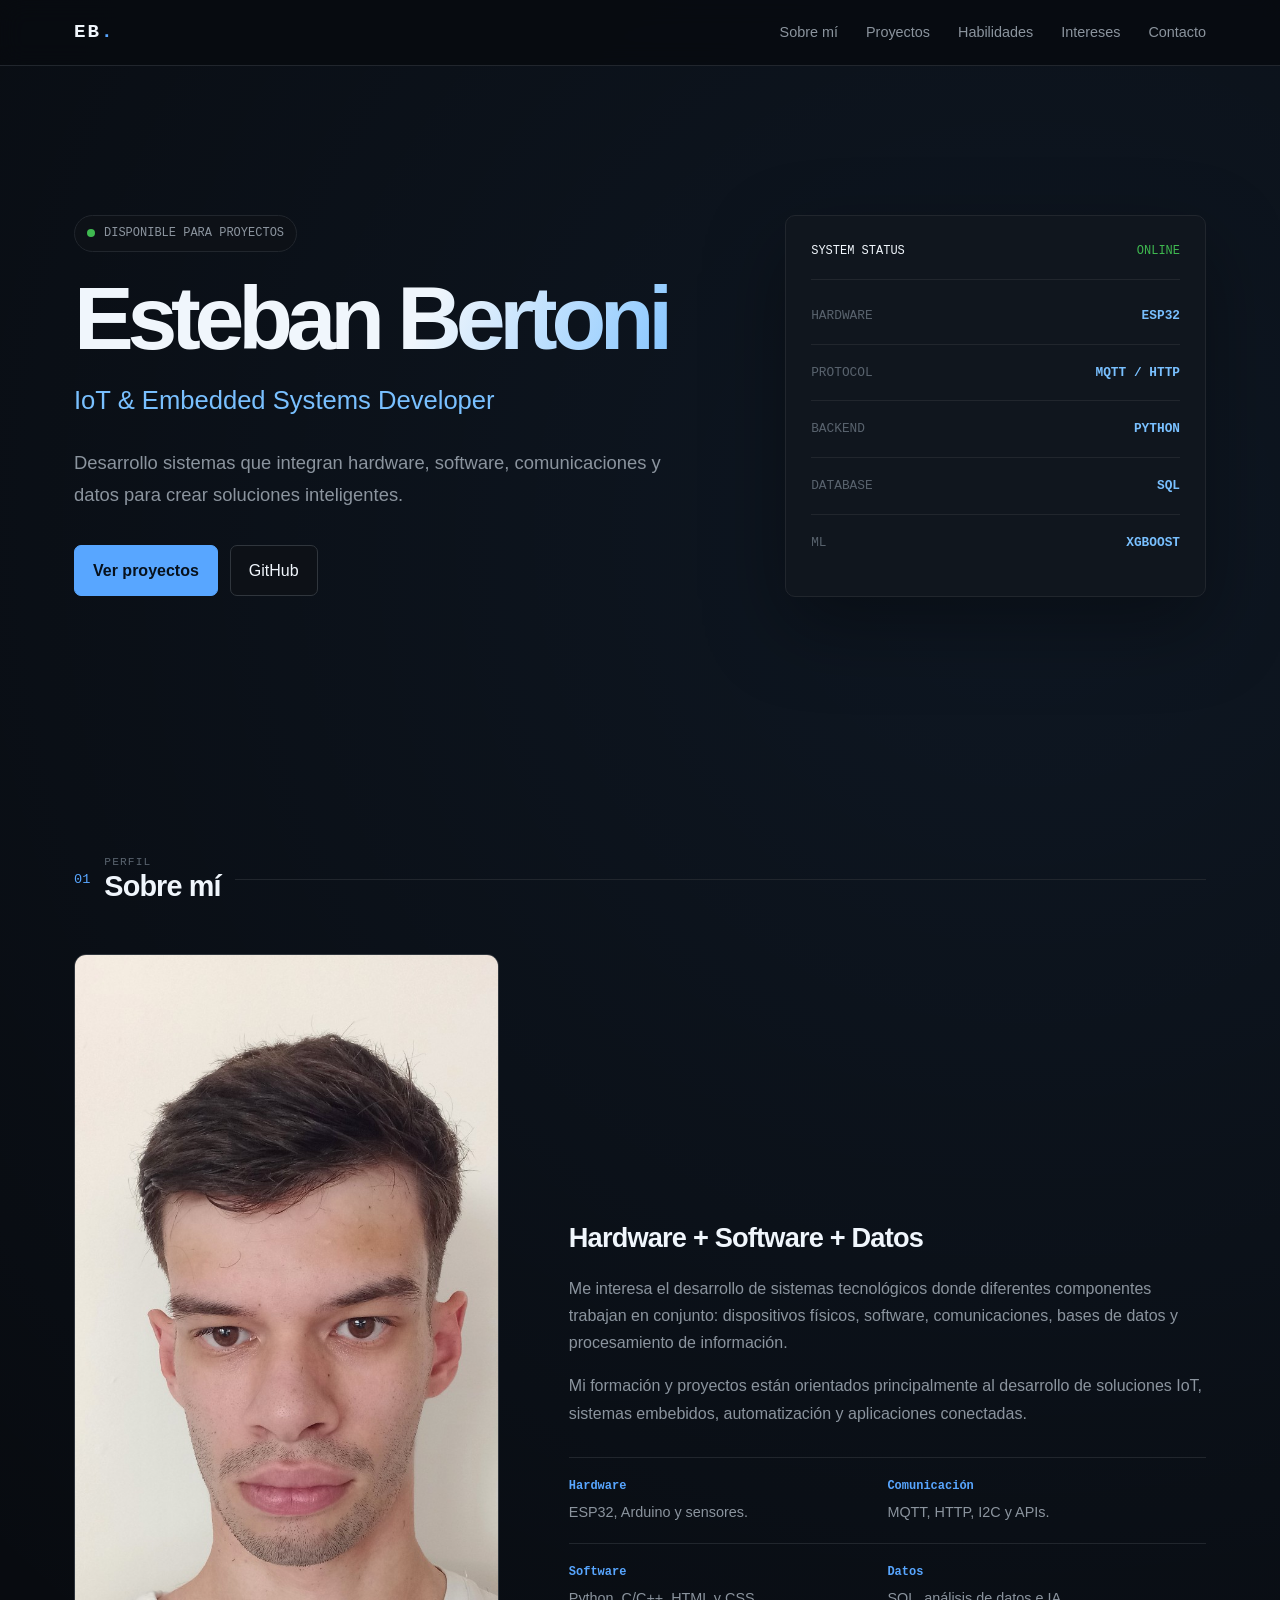
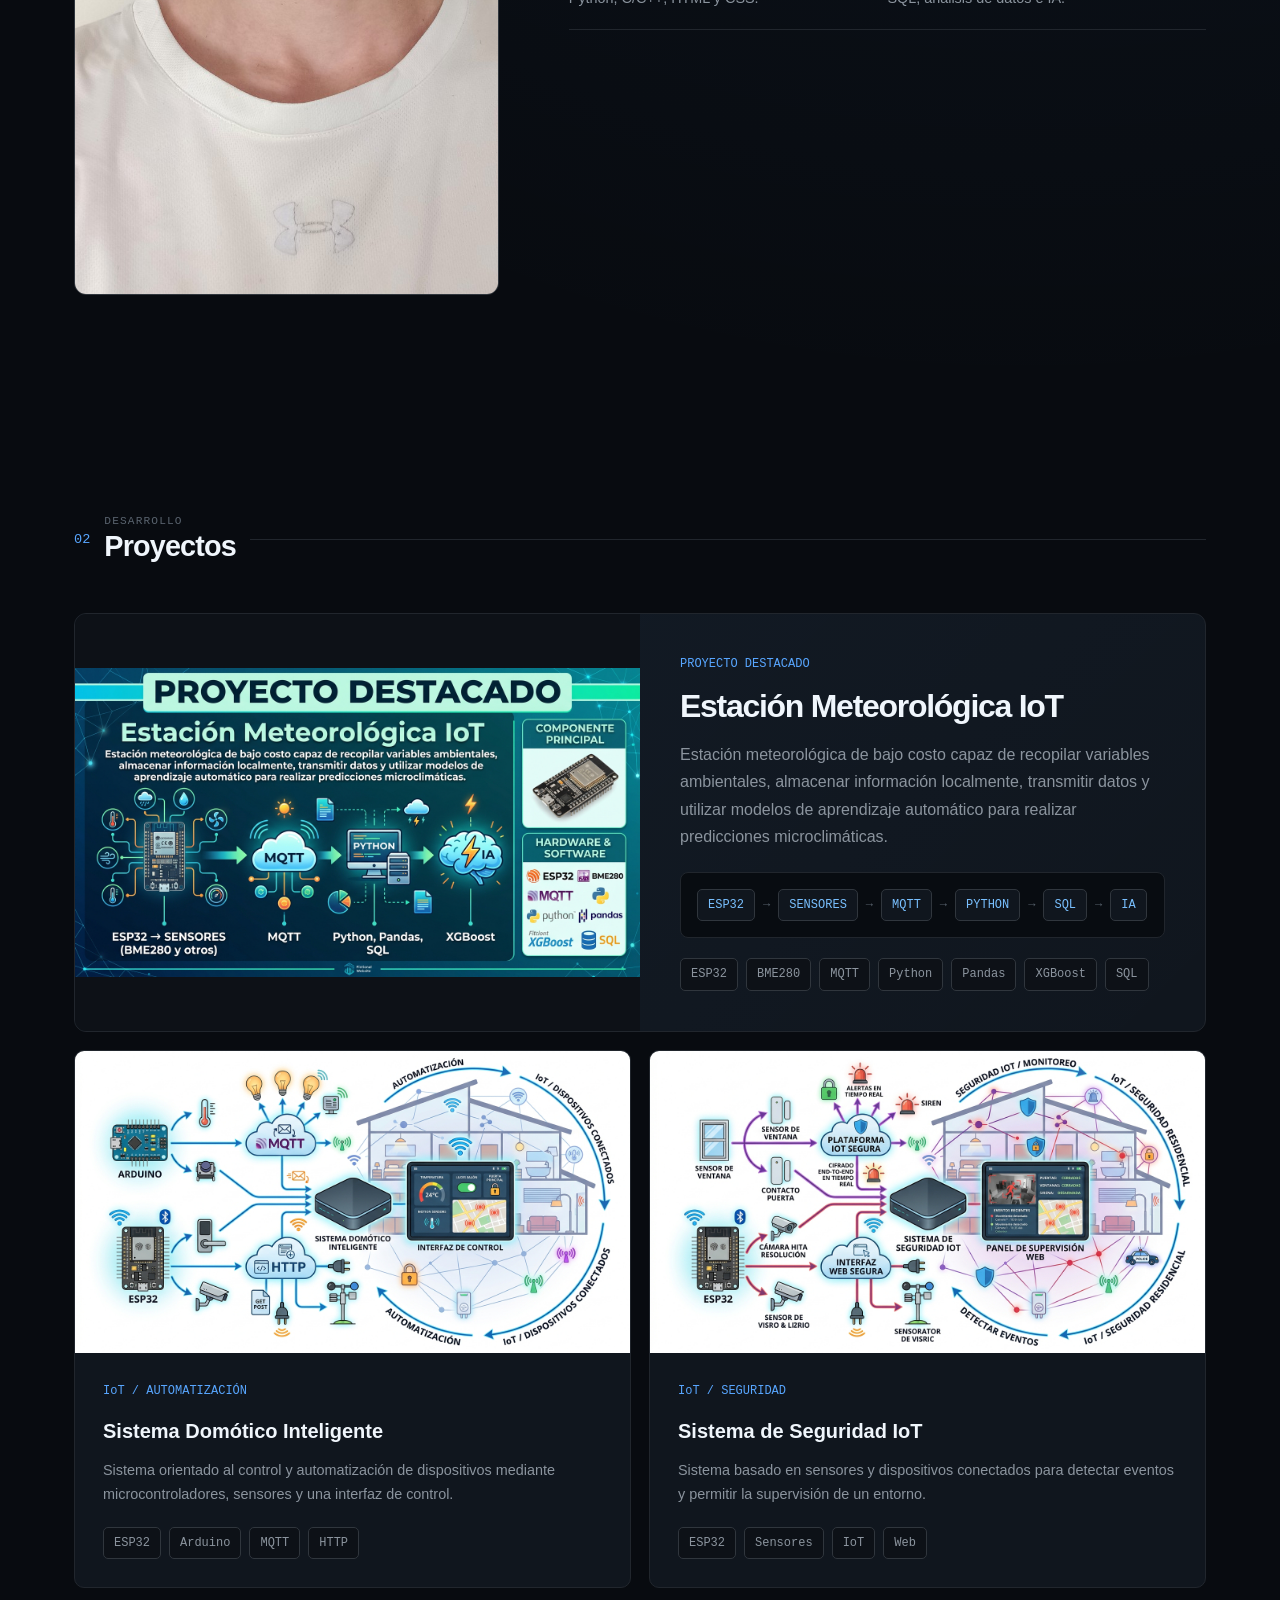
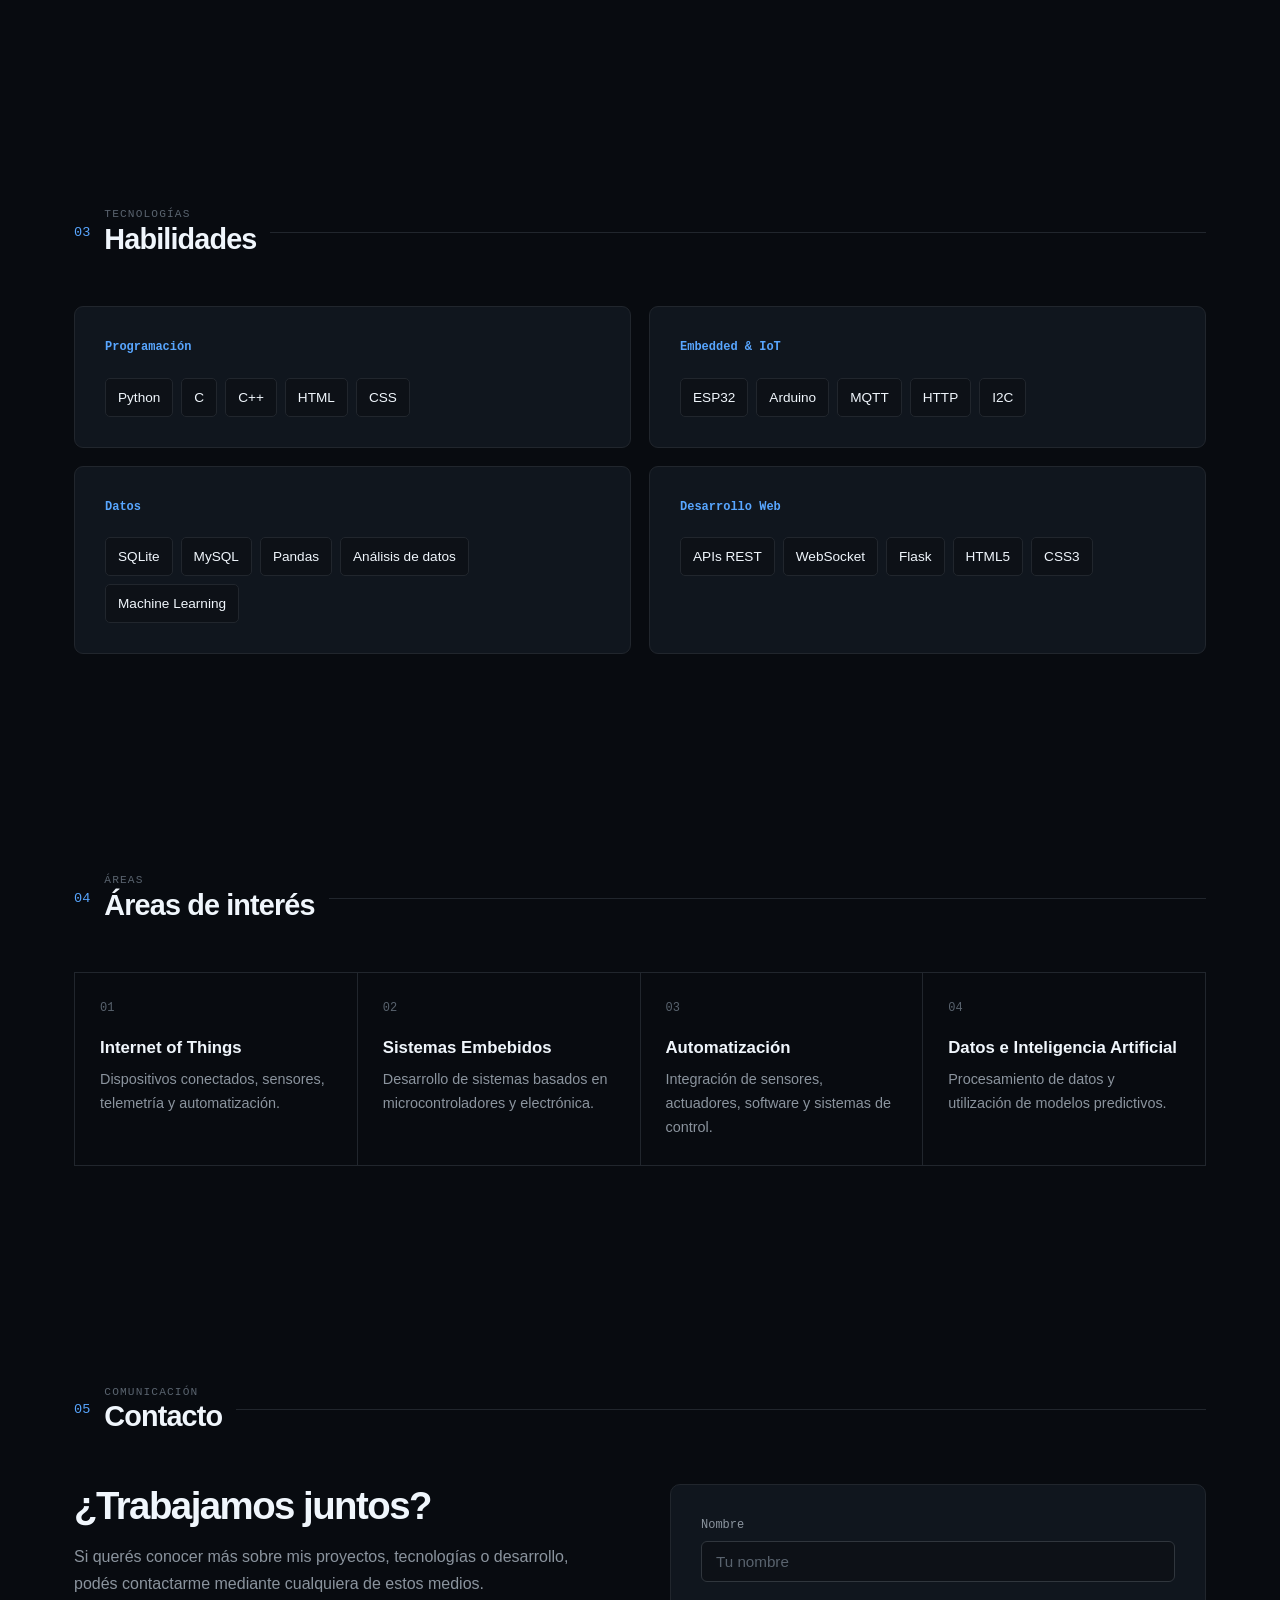
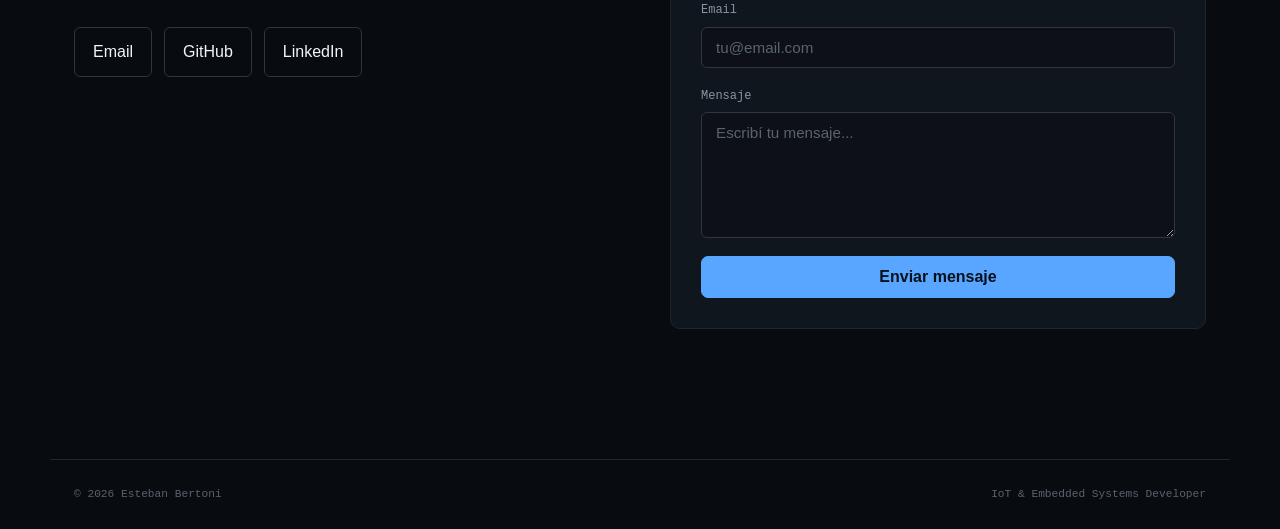
==== commit 4efc271d: "Update index.html" ====
--- a/index.html
+++ b/index.html
@@ -102,7 +102,7 @@
                     </a>
 
                     <a
-                        href="https://github.com/EstebanBertoni/estacion_meteorologica"
+                        href="https://github.com/EstebanBertoni"
                         class="btn btn-secondary"
                         target="_blank"
                         rel="noopener noreferrer"
@@ -818,4 +818,4 @@
 
 </body>
 
-</html>+</html>
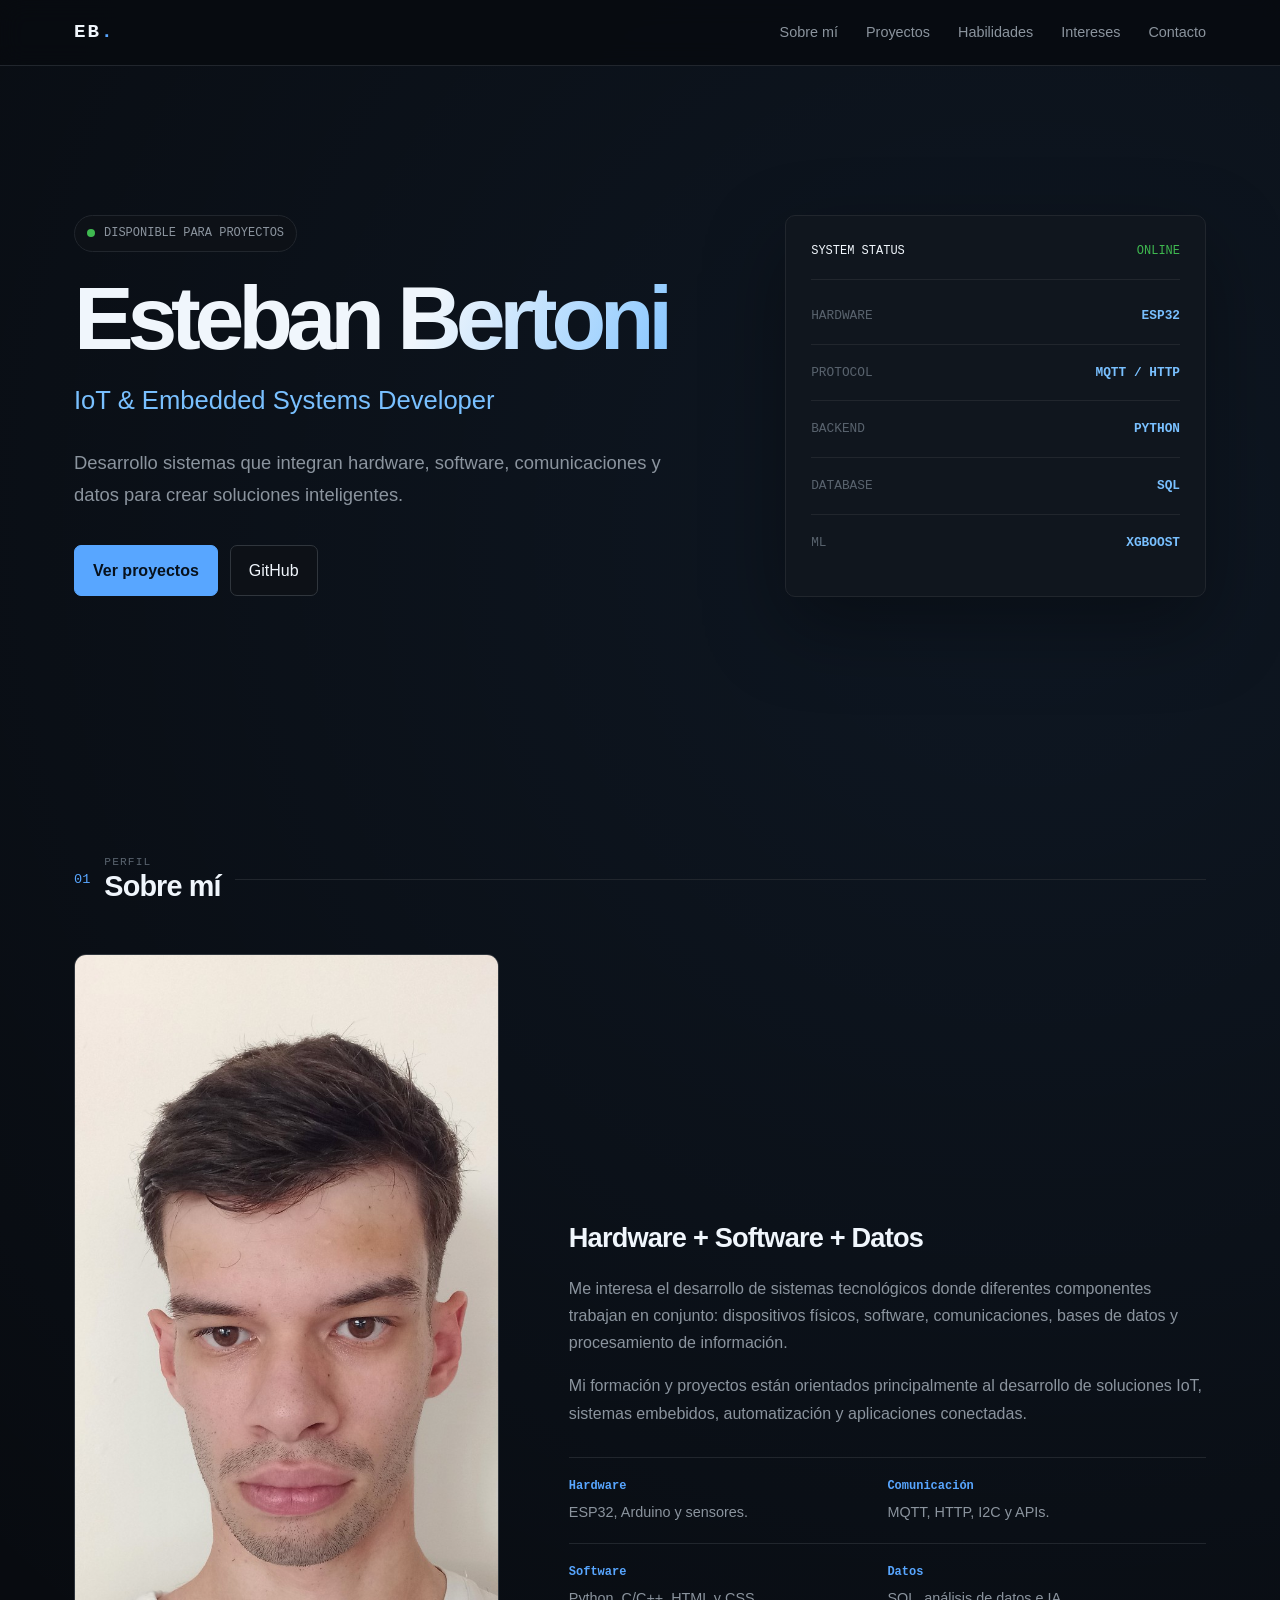
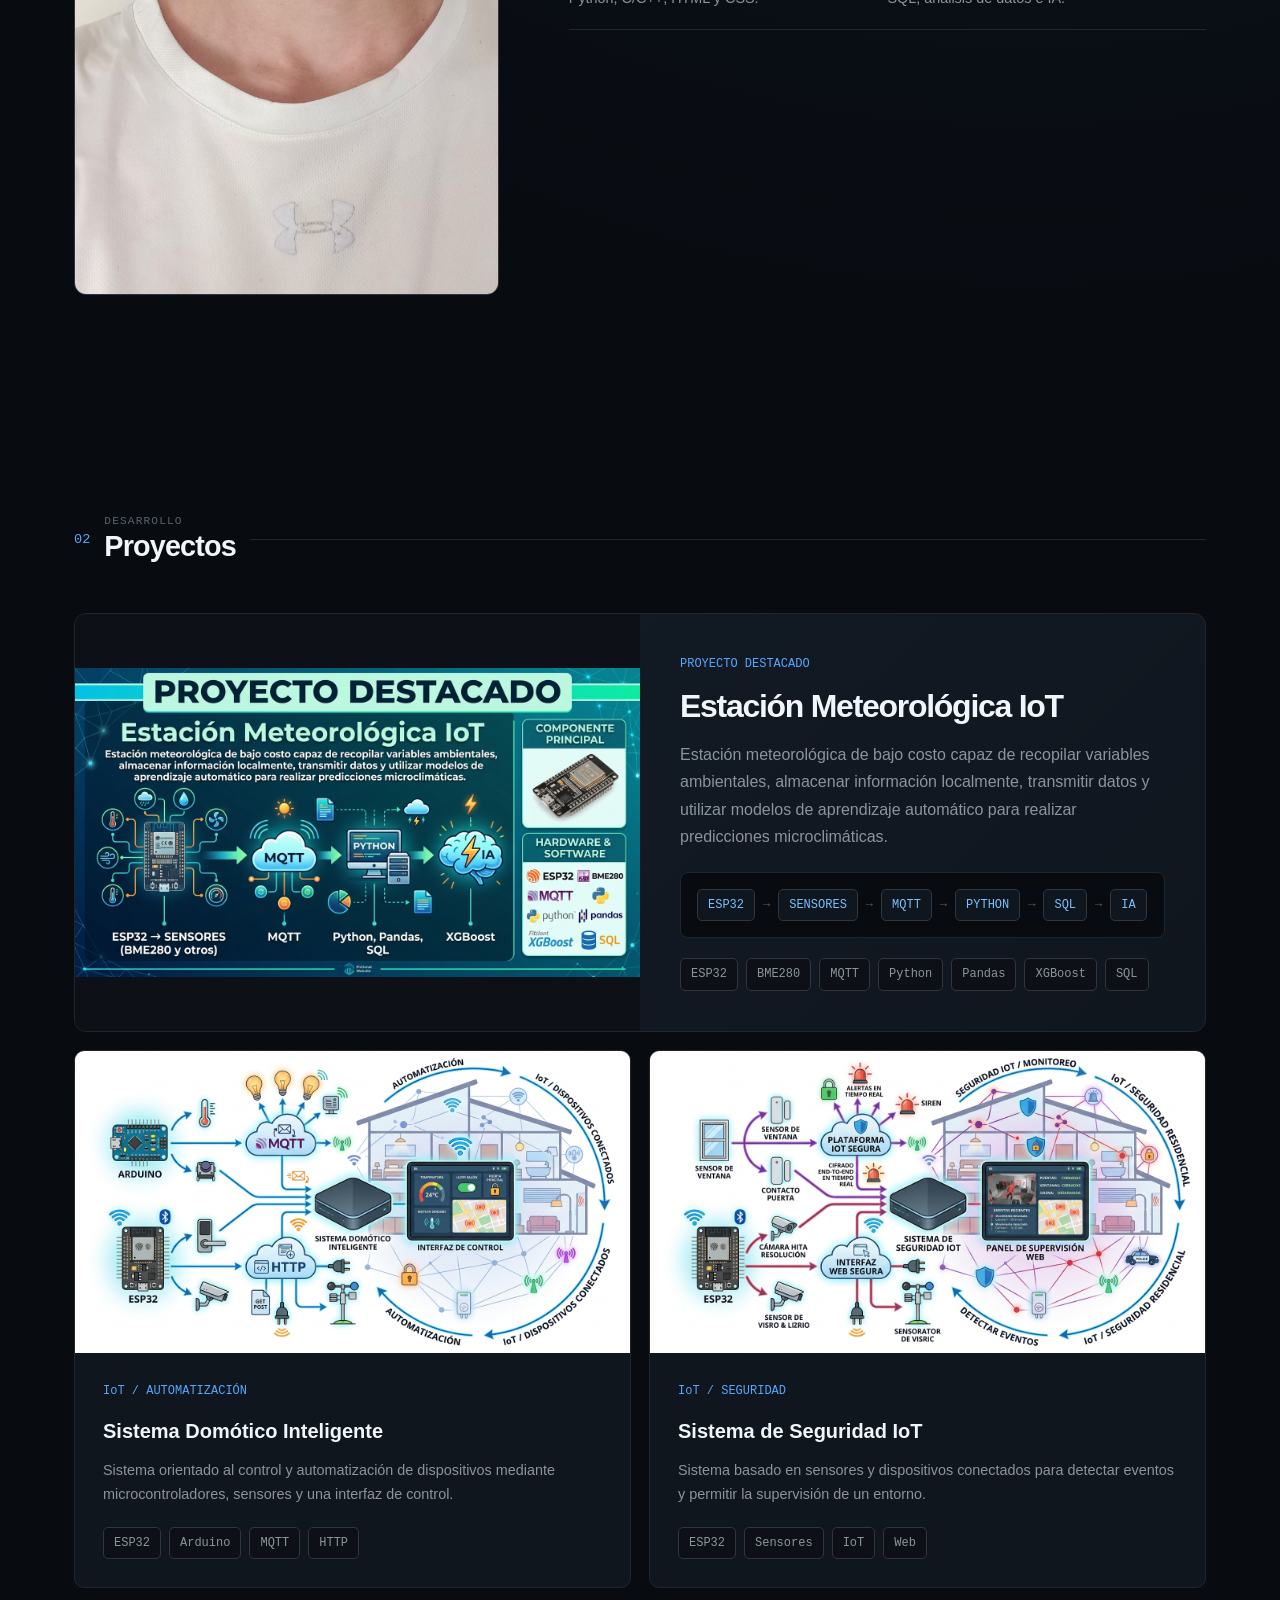
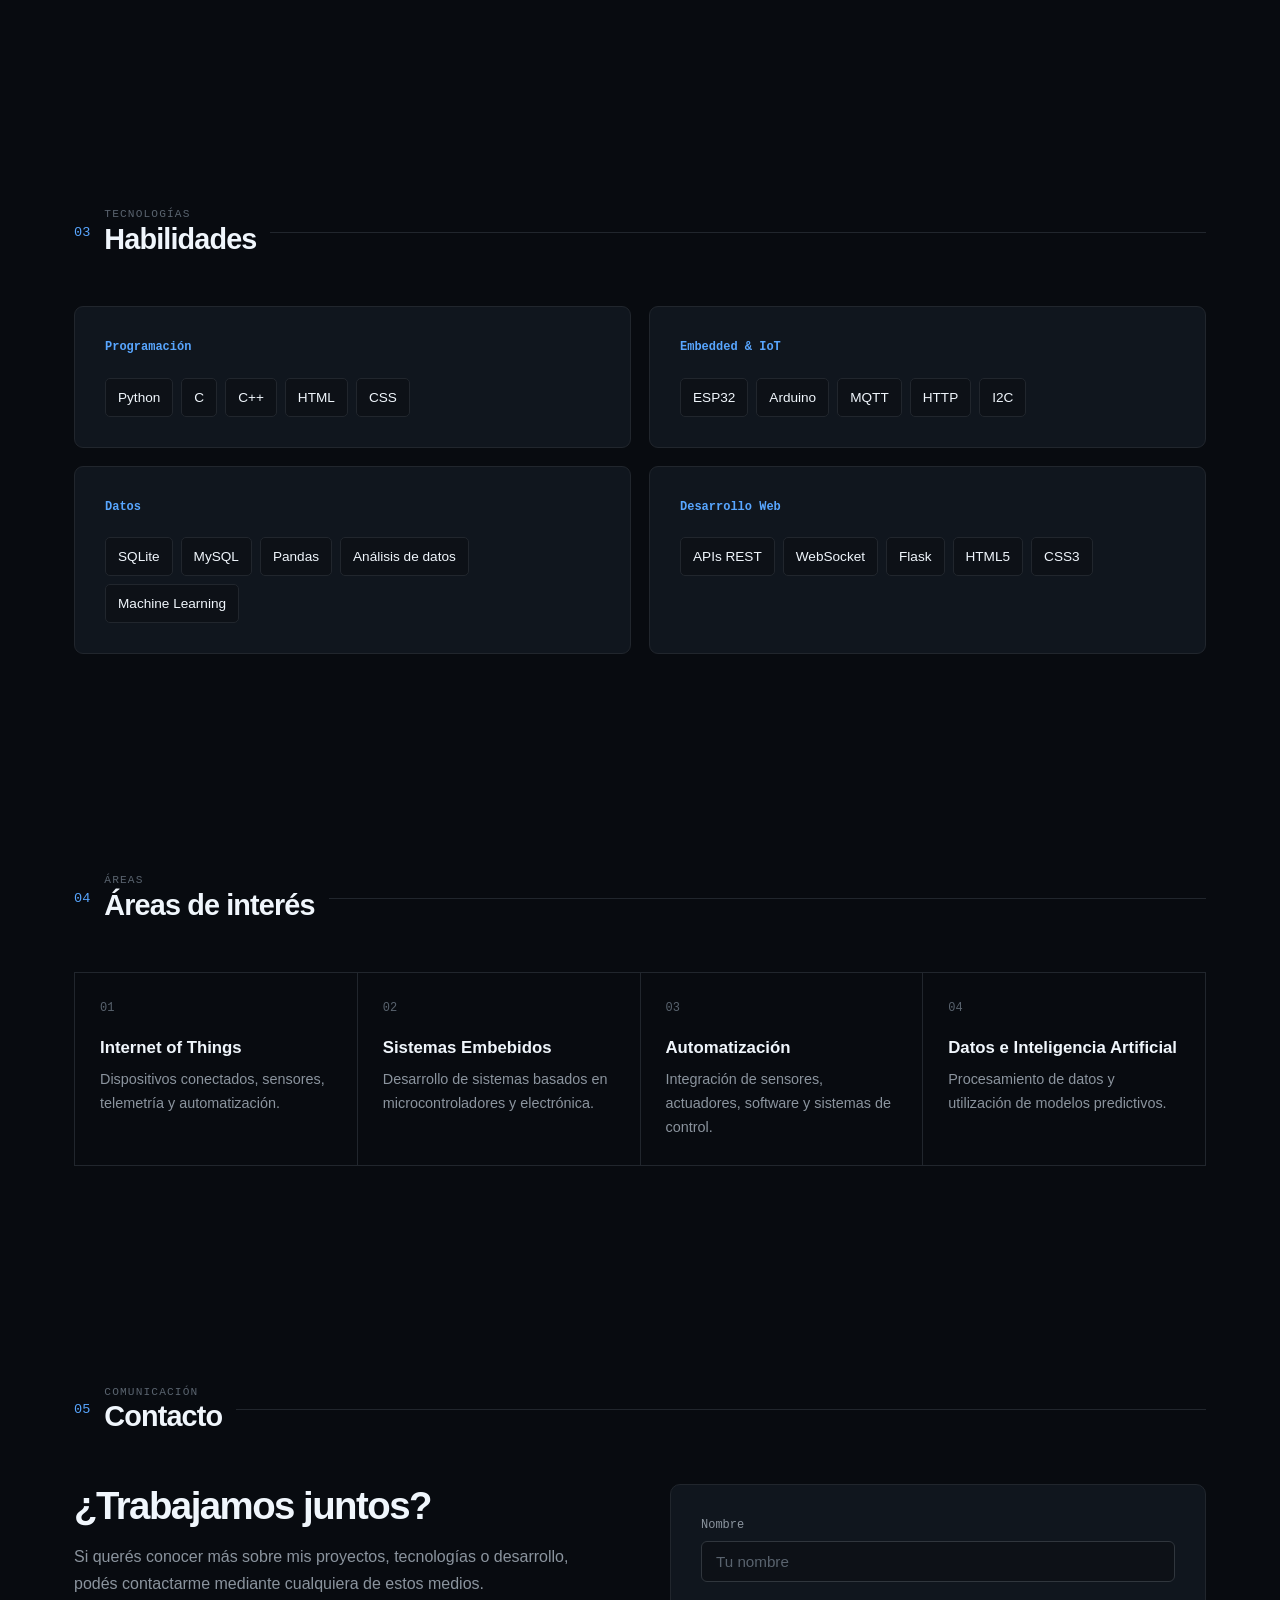
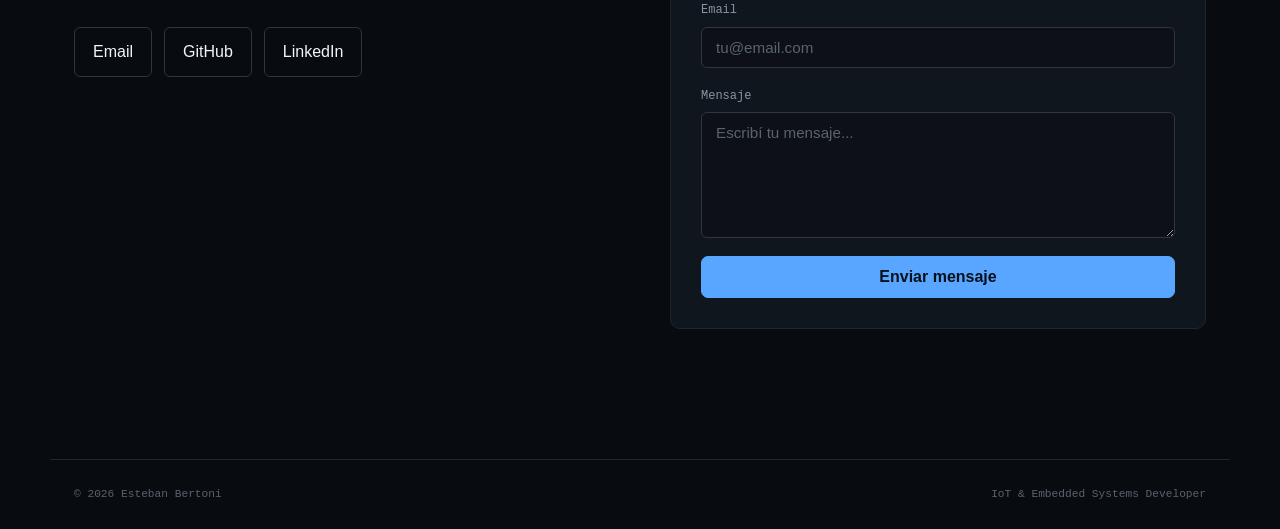
==== commit 610d2c5e: "Actualizacion del HTML - Recolocacion de accesos directos a GitHub" ====
--- a/index.html
+++ b/index.html
@@ -102,7 +102,7 @@
                     </a>
 
                     <a
-                        href="https://github.com/EstebanBertoni"
+                        href="https://estebanbertoni.github.io/"
                         class="btn btn-secondary"
                         target="_blank"
                         rel="noopener noreferrer"
@@ -818,4 +818,4 @@
 
 </body>
 
-</html>
+</html>
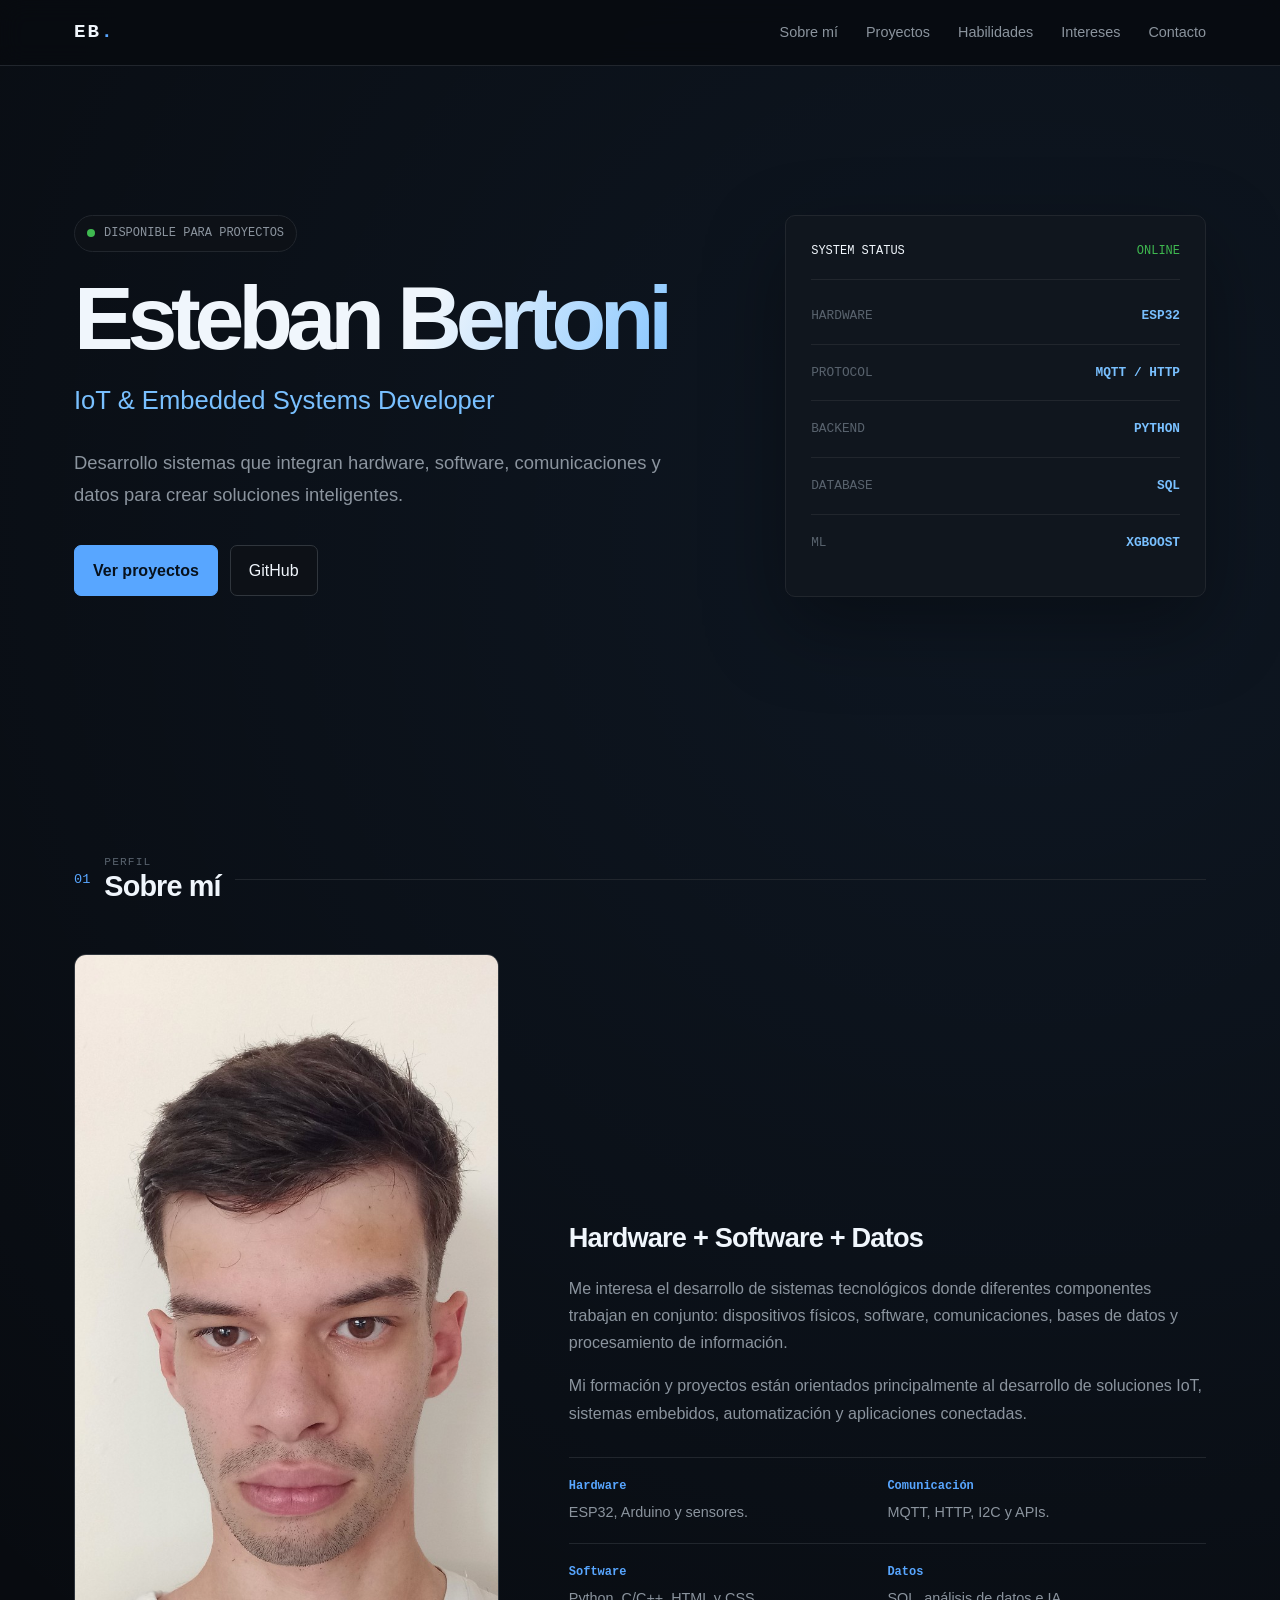
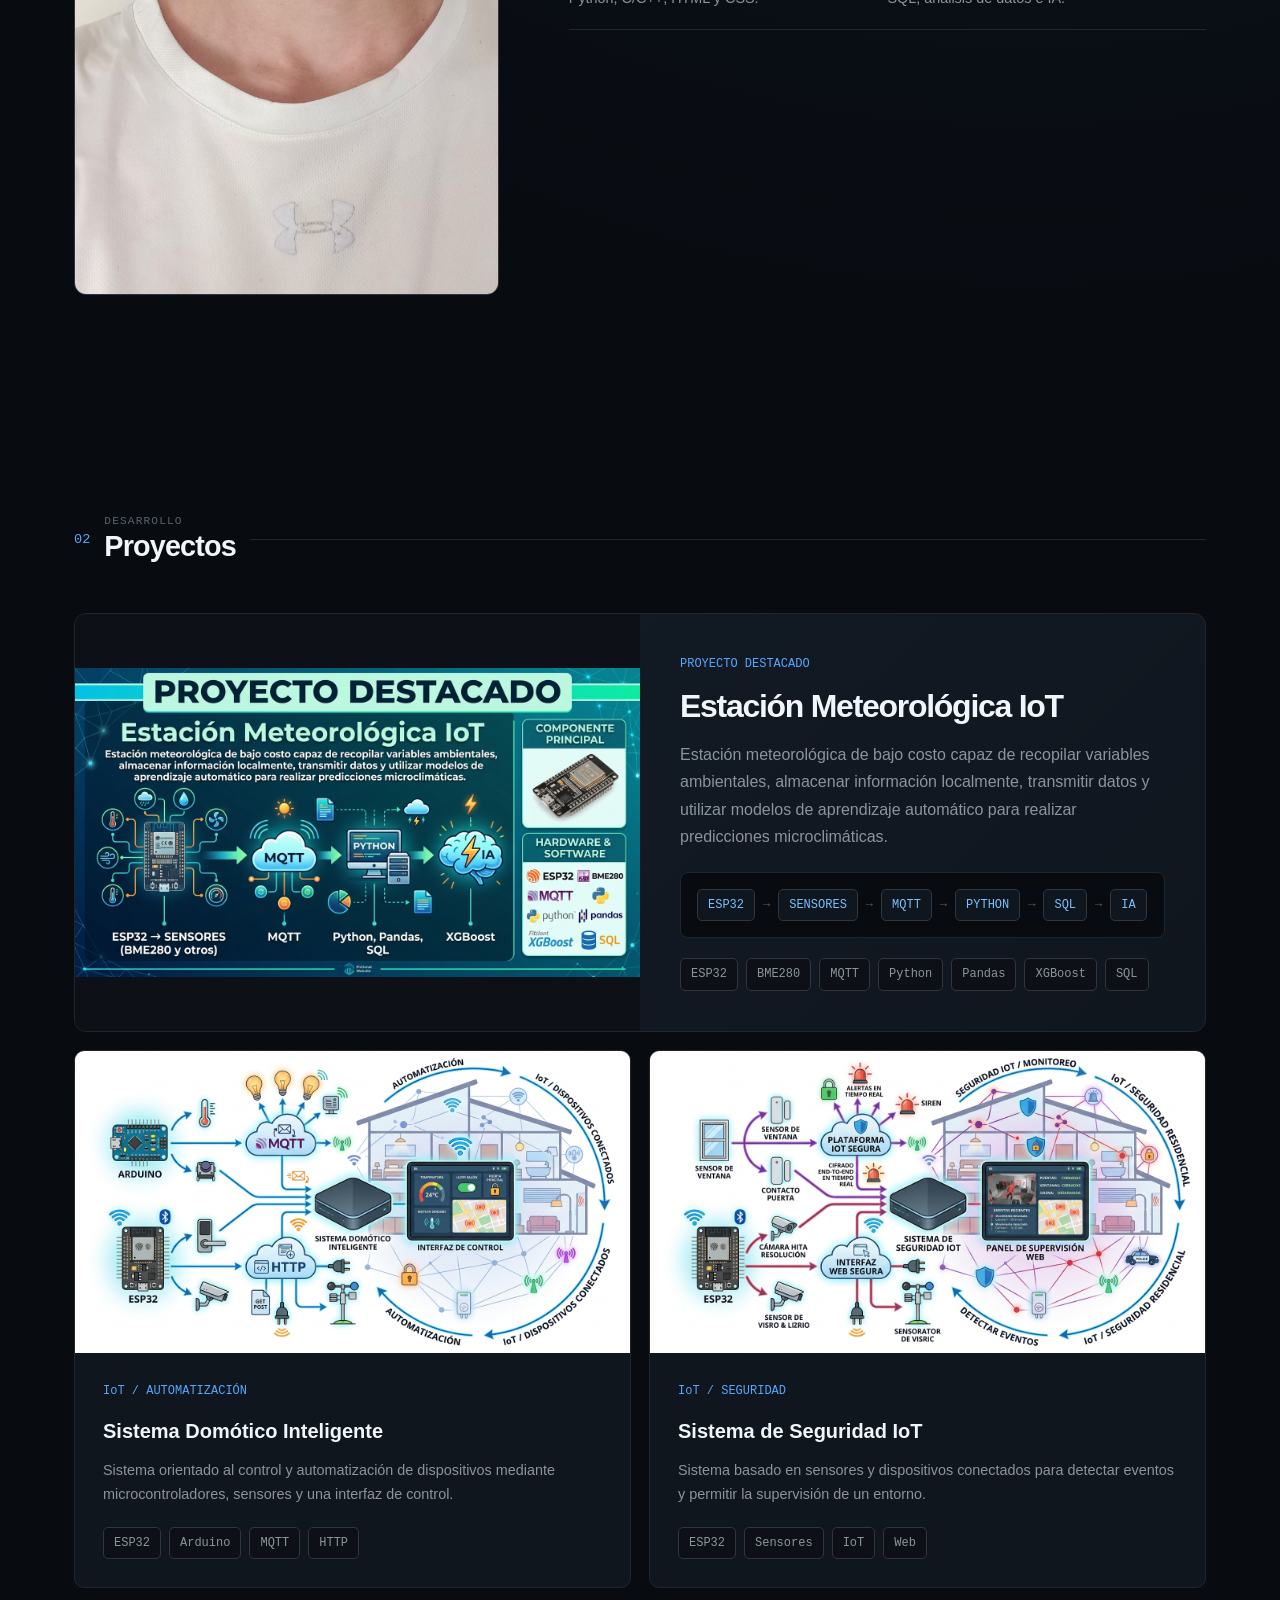
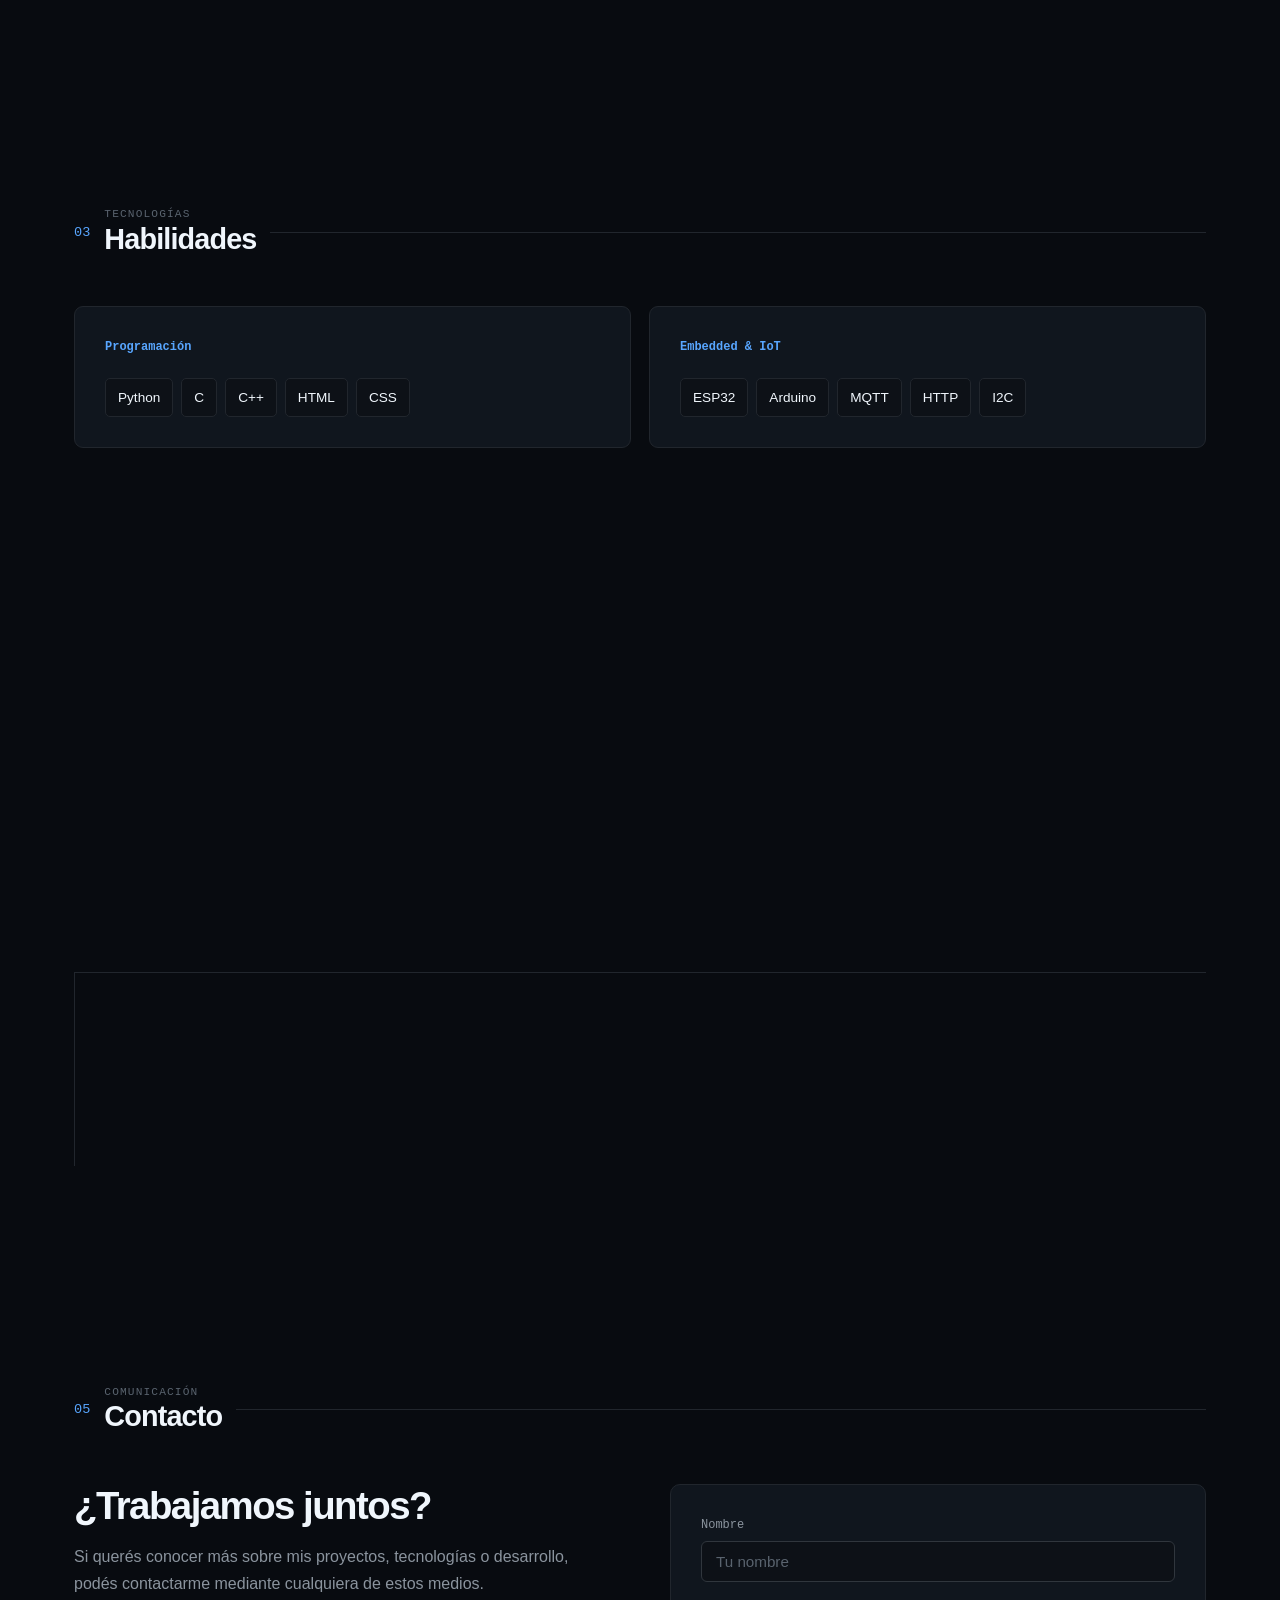
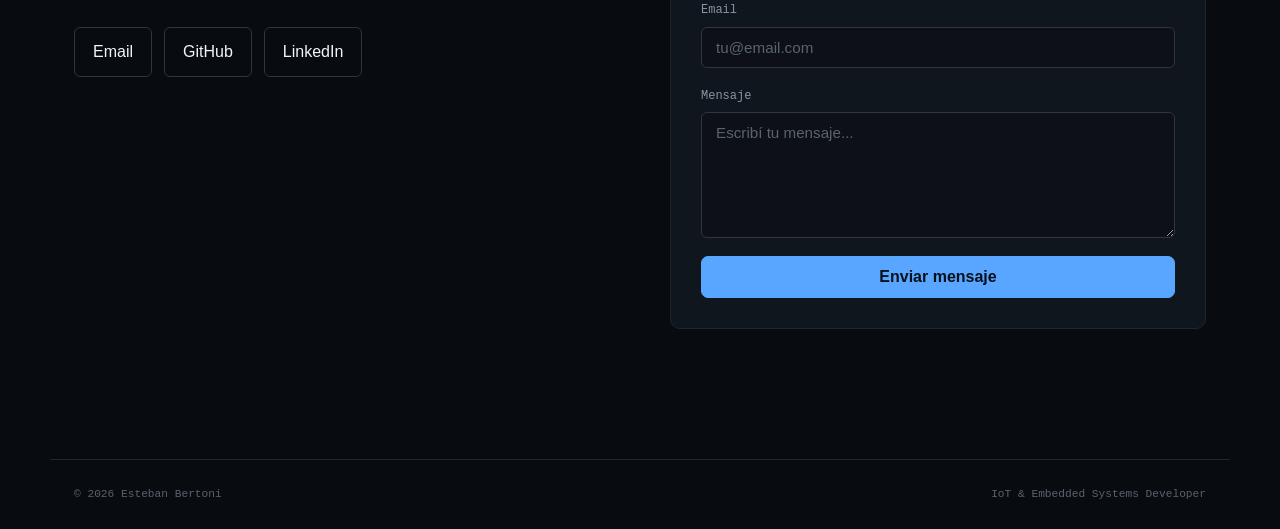
==== commit c35738f1: "Actualizacion del HTML - Recolocacion de accesos directos a GitHub" ====
--- a/index.html
+++ b/index.html
@@ -818,4 +818,4 @@
 
 </body>
 
-</html>+</html>
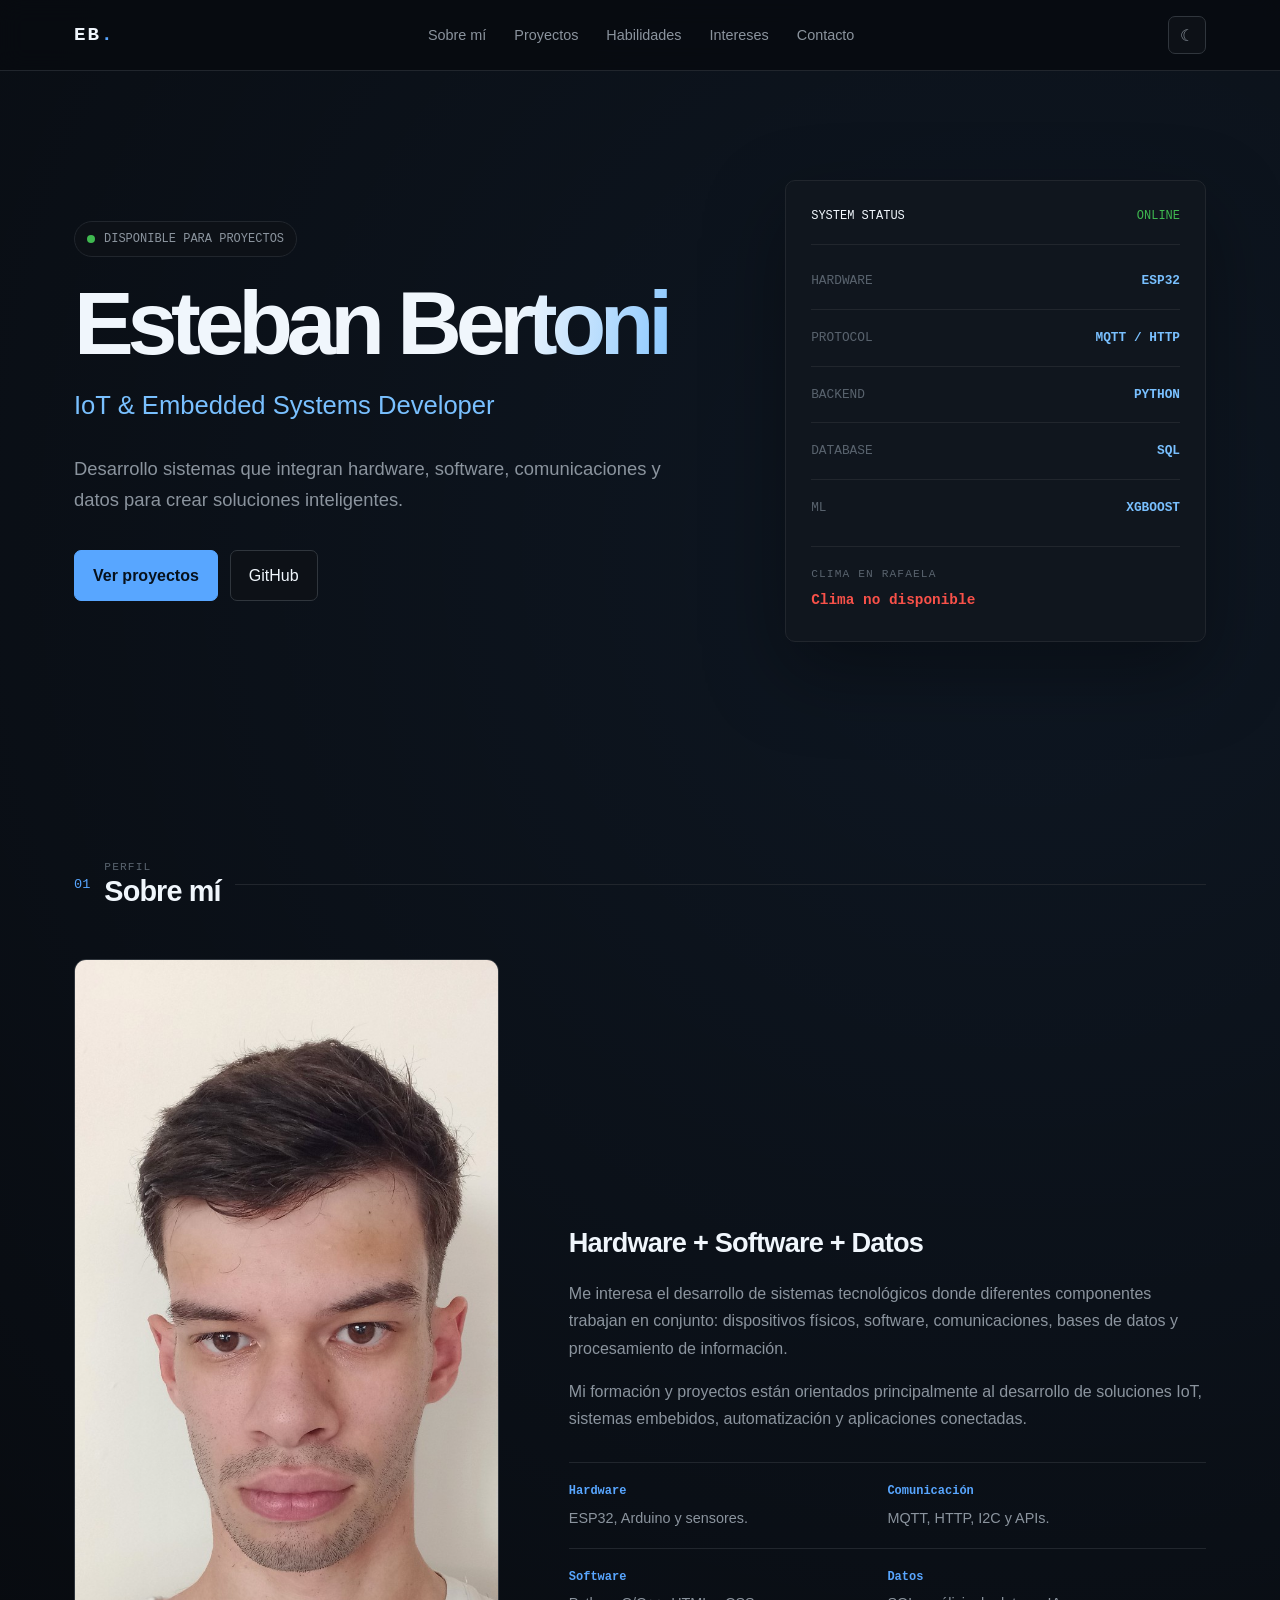
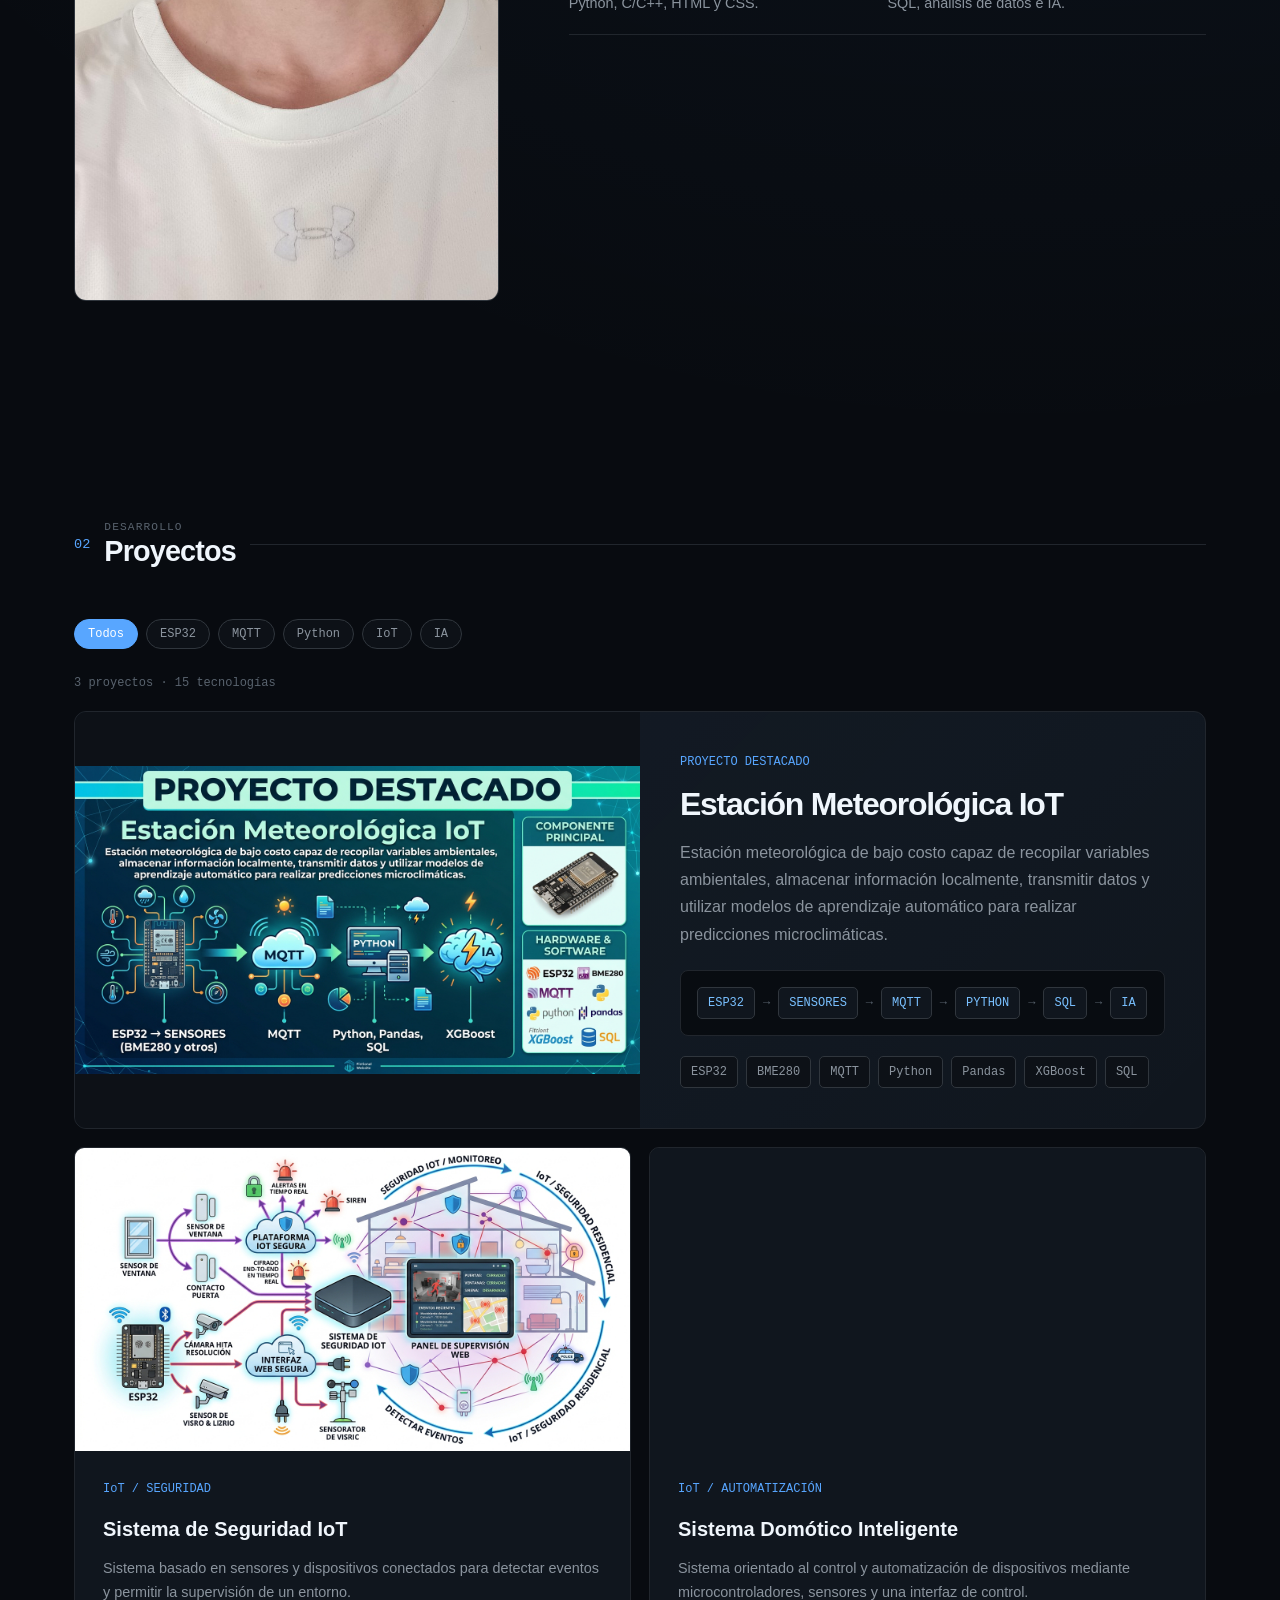
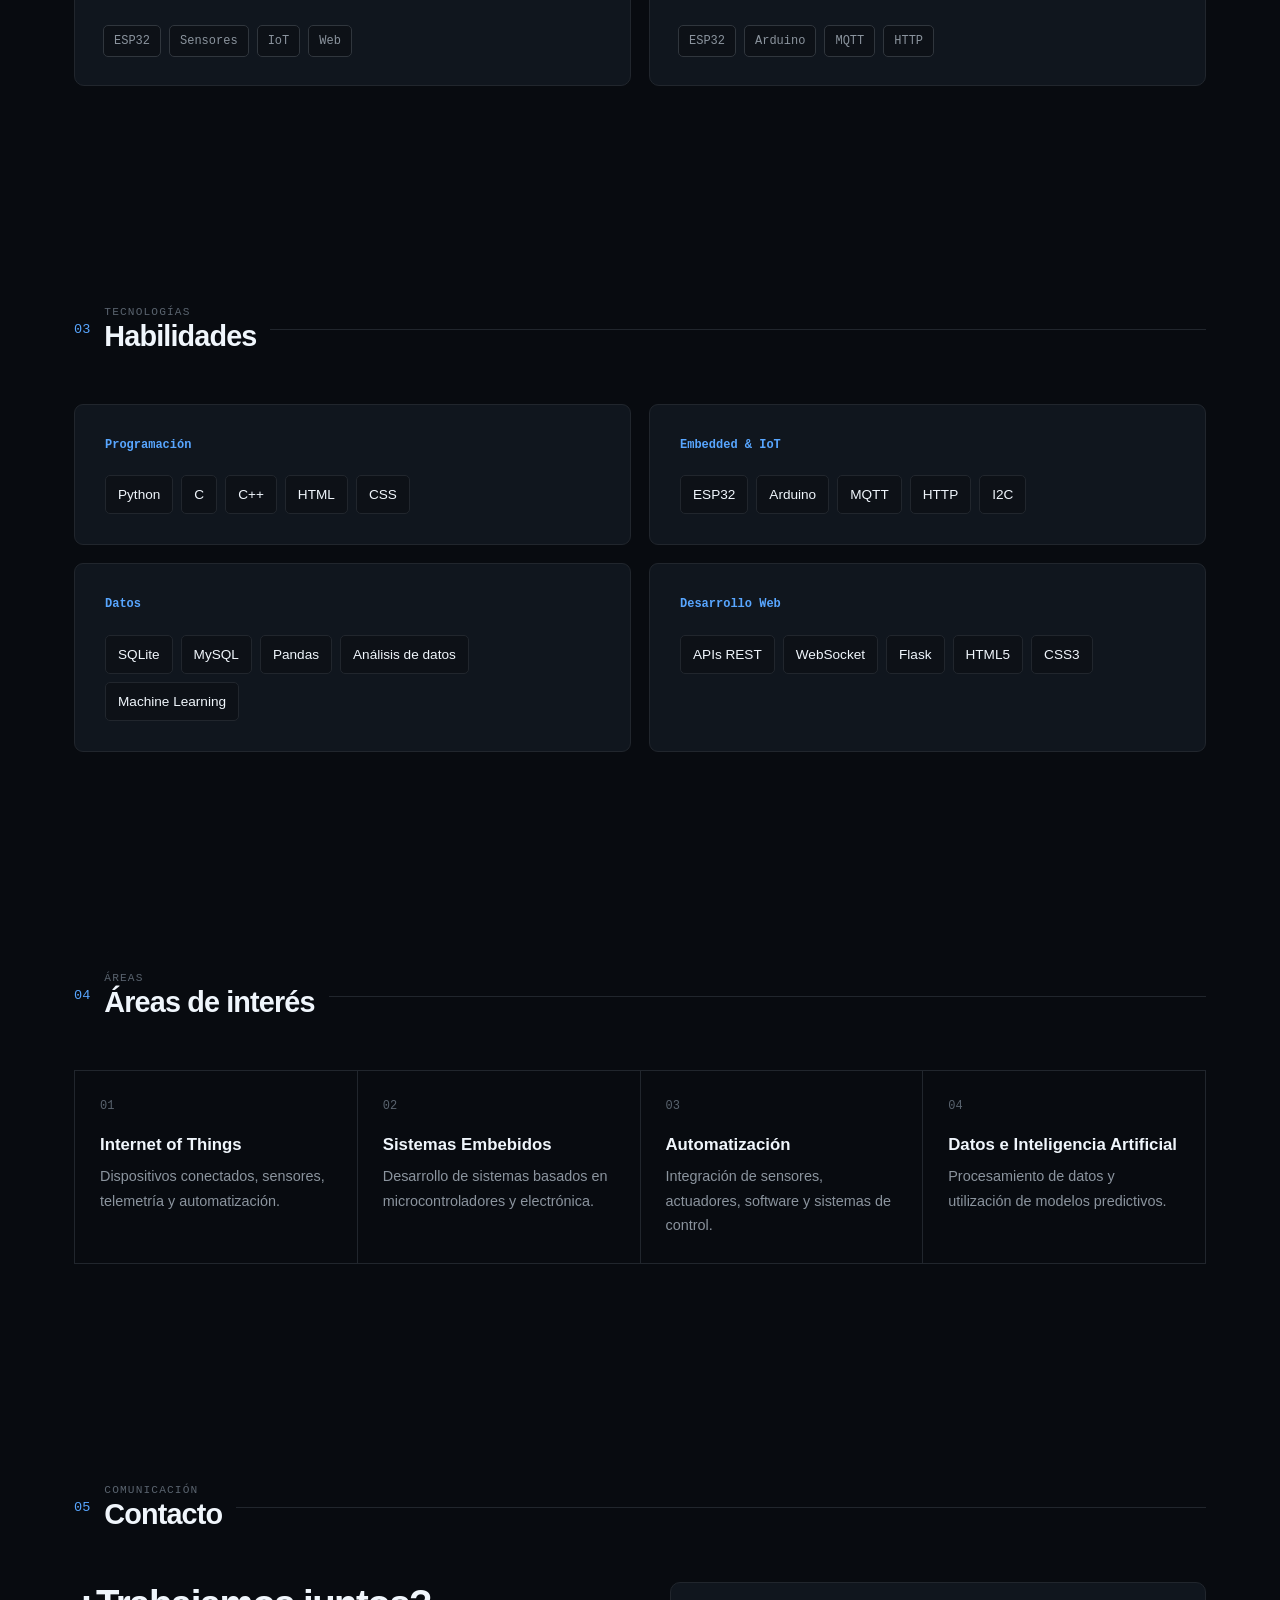
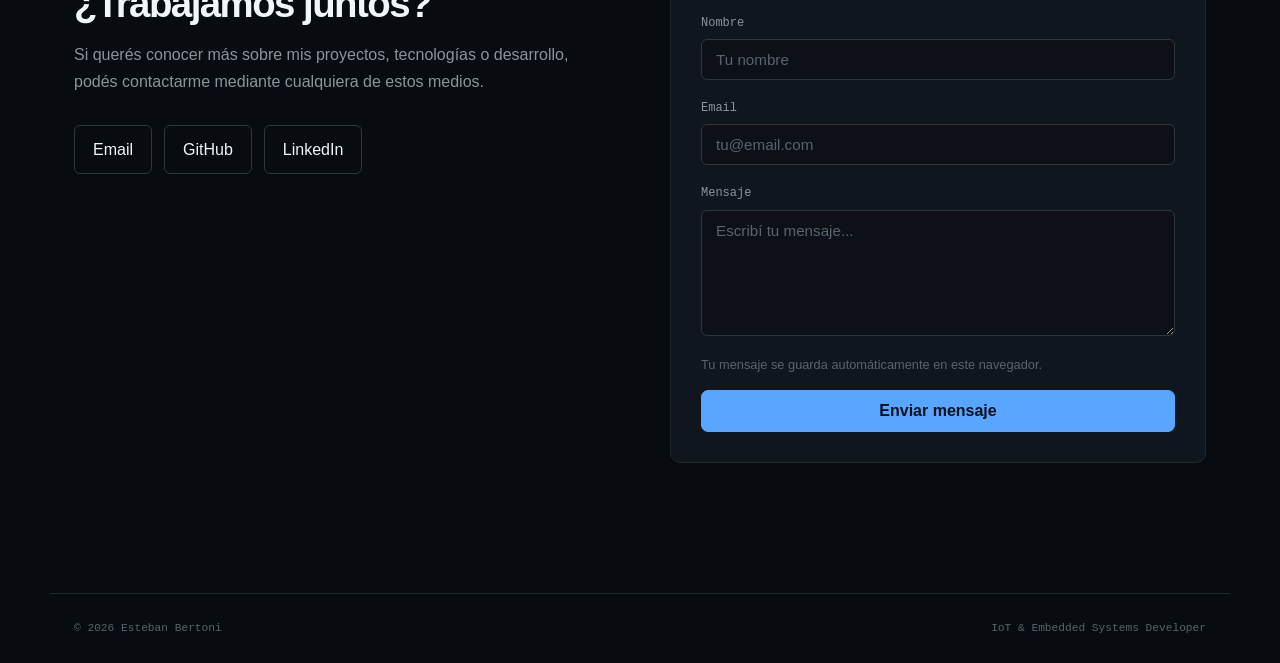
==== commit e289d251: "Nueva pagina de HTML+CSS+JS" ====
--- a/index.html
+++ b/index.html
@@ -6,7 +6,7 @@
     <meta name="viewport" content="width=device-width, initial-scale=1.0">
     <meta name="description" content="Portfolio de Esteban Bertoni, desarrollador IoT y de sistemas embebidos: ESP32, sensores, MQTT, Python, SQL y Machine Learning.">
     <meta name="theme-color" content="#080b10">
-    <meta name="color-scheme" content="dark">
+    <meta name="color-scheme" content="dark light">
 
     <!-- Open Graph: vista previa al compartir en redes / WhatsApp / LinkedIn -->
     <meta property="og:type" content="website">
@@ -21,456 +21,167 @@
     <link rel="icon" href="data:image/svg+xml,<svg xmlns='http://www.w3.org/2000/svg' viewBox='0 0 32 32'><rect width='32' height='32' rx='6' fill='%23080b10'/><text x='16' y='22' font-family='monospace' font-size='15' font-weight='bold' fill='%2358a6ff' text-anchor='middle'>EB</text></svg>">
 
     <script>
+        // Clase .js para que el CSS sepa que hay JavaScript disponible.
         document.documentElement.classList.add('js');
+
+        // Aplicar el tema guardado antes de pintar la página (evita un flash).
+        try {
+            if (localStorage.getItem('portfolio-tema') === 'claro') {
+                document.documentElement.classList.add('tema-claro');
+            }
+        } catch (error) {
+            // Si el navegador bloquea localStorage, se usa el tema oscuro.
+        }
     </script>
 
-    <link rel="stylesheet" href="css/style.css">
+    <link rel="stylesheet" href="style.css">
+    <!-- JavaScript solo se encarga de la funcionalidad y de dibujar los datos dinámicos. -->
+    <script src="script.js" defer></script>
 </head>
 
 <body>
-    
     <header class="site-header">
-
-        <!-- Navegación principal -->
         <nav class="navbar" aria-label="Navegación principal">
-
             <div class="nav-container">
-
-                <a href="#home" class="logo">
-                    EB<span>.</span>
-                </a>
-
-                <ul class="nav-links">
-                    <li>
-                        <a href="#about">Sobre mí</a>
-                    </li>
-
-                    <li>
-                        <a href="#projects">Proyectos</a>
-                    </li>
-
-                    <li>
-                        <a href="#skills">Habilidades</a>
-                    </li>
-
-                    <li>
-                        <a href="#interests">Intereses</a>
-                    </li>
-
-                    <li>
-                        <a href="#contact">Contacto</a>
-                    </li>
+                <a class="logo" href="#home">EB<span>.</span></a>
+
+                <ul class="nav-links" id="nav-links">
+                    <li><a href="#about">Sobre mí</a></li>
+                    <li><a href="#projects">Proyectos</a></li>
+                    <li><a href="#skills">Habilidades</a></li>
+                    <li><a href="#interests">Intereses</a></li>
+                    <li><a href="#contact">Contacto</a></li>
                 </ul>
 
-            </div>
-
+                <div class="nav-actions">
+                    <button class="icon-button" type="button" id="theme-toggle" title="Cambiar tema" aria-label="Cambiar a modo claro" aria-pressed="false">
+                        <span id="theme-icon" aria-hidden="true">☾</span>
+                    </button>
+                    <button class="icon-button menu-toggle" type="button" id="menu-toggle" aria-label="Abrir menú" aria-expanded="false" aria-controls="nav-links">
+                        <span aria-hidden="true">☰</span>
+                    </button>
+                </div>
+            </div>
         </nav>
-
     </header>
 
-
-    
     <main>
-
-        
-        <section id="home" class="hero">
-
+        <!-- ========================= INICIO ========================= -->
+        <section class="hero" id="home">
             <div class="hero-content">
-
                 <span class="status">
                     <span class="status-dot" aria-hidden="true"></span>
-                    DISPONIBLE PARA PROYECTOS
+                    <span>DISPONIBLE PARA PROYECTOS</span>
                 </span>
-
-                <h1>
-                    Esteban Bertoni
-                </h1>
-
-                <h2>
-                    IoT & Embedded Systems Developer
-                </h2>
-
+                <h1>Esteban Bertoni</h1>
+                <h2>IoT &amp; Embedded Systems Developer</h2>
                 <p class="hero-description">
-                    Desarrollo sistemas que integran hardware, software,
-                    comunicaciones y datos para crear soluciones inteligentes.
+                    Desarrollo sistemas que integran hardware, software, comunicaciones y datos para crear soluciones inteligentes.
                 </p>
-
                 <div class="hero-buttons">
-
-                    <a href="#projects" class="btn btn-primary">
-                        Ver proyectos
-                    </a>
-
-                    <a
-                        href="https://estebanbertoni.github.io/"
-                        class="btn btn-secondary"
-                        target="_blank"
-                        rel="noopener noreferrer"
-                    >
-                        GitHub
-                    </a>
-
-                </div>
-
-            </div>
-
-            
+                    <a class="btn btn-primary" href="#projects">Ver proyectos</a>
+                    <a class="btn btn-secondary" href="https://estebanbertoni.github.io/" target="_blank" rel="noopener noreferrer">GitHub</a>
+                </div>
+            </div>
+
             <aside class="system-panel">
-
                 <div class="panel-header">
                     <span>SYSTEM STATUS</span>
                     <span class="online">ONLINE</span>
                 </div>
 
-                <div class="system-data">
-
-                    <div class="system-item">
-                        <span>HARDWARE</span>
-                        <strong>ESP32</strong>
-                    </div>
-
-                    <div class="system-item">
-                        <span>PROTOCOL</span>
-                        <strong>MQTT / HTTP</strong>
-                    </div>
-
-                    <div class="system-item">
-                        <span>BACKEND</span>
-                        <strong>PYTHON</strong>
-                    </div>
-
-                    <div class="system-item">
-                        <span>DATABASE</span>
-                        <strong>SQL</strong>
-                    </div>
-
-                    <div class="system-item">
-                        <span>ML</span>
-                        <strong>XGBOOST</strong>
-                    </div>
-
-                </div>
-
+                <div class="system-data" id="system-data">
+                    <div class="system-item"><span>HARDWARE</span><strong>ESP32</strong></div>
+                    <div class="system-item"><span>PROTOCOL</span><strong>MQTT / HTTP</strong></div>
+                    <div class="system-item"><span>BACKEND</span><strong>PYTHON</strong></div>
+                    <div class="system-item"><span>DATABASE</span><strong>SQL</strong></div>
+                    <div class="system-item"><span>ML</span><strong>XGBOOST</strong></div>
+                </div>
+
+                <div class="weather" id="weather" aria-live="polite">
+                    <span class="weather-label">CLIMA EN RAFAELA</span>
+                    <strong class="weather-value cargando">Cargando clima...</strong>
+                    <span class="weather-updated" id="weather-updated"></span>
+                </div>
             </aside>
-
-        </section>
-
-        <!-- =========================
-             SOBRE MÍ
-        ========================== -->
-        <section id="about" class="section about-section">
-
+        </section>
+
+        <!-- ========================= SOBRE MÍ ========================= -->
+        <section class="section about-section" id="about">
             <div class="section-heading" data-animate>
                 <span class="section-number">01</span>
-
-                <div>
-                    <p class="section-label">
-                        PERFIL
+                <div>
+                    <p class="section-label">PERFIL</p>
+                    <h2>Sobre mí</h2>
+                </div>
+            </div>
+
+            <div class="about-grid">
+                <div class="about-image" data-animate>
+                    <img class="profile-image" src="assets/img/esteban.jpg" alt="Esteban Bertoni" width="400" height="400" decoding="async">
+                </div>
+
+                <article class="about-content" data-animate>
+                    <h3>Hardware + Software + Datos</h3>
+                    <p>
+                        Me interesa el desarrollo de sistemas tecnológicos donde diferentes componentes trabajan en conjunto: dispositivos físicos, software, comunicaciones, bases de datos y procesamiento de información.
                     </p>
-
-                    <h2>
-                        Sobre mí
-                    </h2>
-                </div>
-            </div>
-
-
-            <div class="about-grid">
-
-                <!-- Imagen -->
-                <div class="about-image" data-animate>
-
-                    <img
-                        src="assets/img/esteban.jpg"
-                        alt="Esteban Bertoni"
-                        class="profile-image"
-                        width="400"
-                        height="400"
-                        decoding="async"
-                    >
-
-                </div>
-
-
-                <!-- Información -->
-                <article class="about-content" data-animate>
-
-                    <h3>
-                        Hardware + Software + Datos
-                    </h3>
-
                     <p>
-                        Me interesa el desarrollo de sistemas tecnológicos
-                        donde diferentes componentes trabajan en conjunto:
-                        dispositivos físicos, software, comunicaciones,
-                        bases de datos y procesamiento de información.
+                        Mi formación y proyectos están orientados principalmente al desarrollo de soluciones IoT, sistemas embebidos, automatización y aplicaciones conectadas.
                     </p>
-
-                    <p>
-                        Mi formación y proyectos están orientados principalmente
-                        al desarrollo de soluciones IoT, sistemas embebidos,
-                        automatización y aplicaciones conectadas.
-                    </p>
-
                     <div class="about-columns">
-
                         <div>
                             <h4>Hardware</h4>
-                            <p>
-                                ESP32, Arduino y sensores.
-                            </p>
-                        </div>
-
+                            <p>ESP32, Arduino y sensores.</p>
+                        </div>
                         <div>
                             <h4>Comunicación</h4>
-                            <p>
-                                MQTT, HTTP, I2C y APIs.
-                            </p>
-                        </div>
-
+                            <p>MQTT, HTTP, I2C y APIs.</p>
+                        </div>
                         <div>
                             <h4>Software</h4>
-                            <p>
-                                Python, C/C++, HTML y CSS.
-                            </p>
-                        </div>
-
+                            <p>Python, C/C++, HTML y CSS.</p>
+                        </div>
                         <div>
                             <h4>Datos</h4>
-                            <p>
-                                SQL, análisis de datos e IA.
-                            </p>
-                        </div>
-
+                            <p>SQL, análisis de datos e IA.</p>
+                        </div>
                     </div>
-
-                </article>
-
-            </div>
-
-        </section>
-
-
-        <!-- =========================
-             PROYECTOS
-        ========================== -->
-        <section id="projects" class="section projects-section">
-
+                </article>
+            </div>
+        </section>
+
+        <!-- ========================= PROYECTOS ========================= -->
+        <!-- Los filtros y las tarjetas los genera script.js desde un array de objetos. -->
+        <section class="section projects-section" id="projects">
             <div class="section-heading" data-animate>
                 <span class="section-number">02</span>
-
-                <div>
-                    <p class="section-label">
-                        DESARROLLO
-                    </p>
-
-                    <h2>
-                        Proyectos
-                    </h2>
-                </div>
-            </div>
-
-
-            <!-- Proyecto destacado -->
-            <article class="featured-project" data-animate>
-
-                <div class="project-image">
-
-                    <img
-                        src="assets/img/meteorologica.jpg"
-                        alt="Estación meteorológica IoT desarrollada con ESP32"
-                        width="800"
-                        height="500"
-                        loading="lazy"
-                        decoding="async"
-                    >
-
-                </div>
-
-
-                <div class="project-content">
-
-                    <span class="project-type">
-                        PROYECTO DESTACADO
-                    </span>
-
-                    <h3>
-                        Estación Meteorológica IoT
-                    </h3>
-
-                    <p>
-                        Estación meteorológica de bajo costo capaz de
-                        recopilar variables ambientales, almacenar información
-                        localmente, transmitir datos y utilizar modelos de
-                        aprendizaje automático para realizar predicciones
-                        microclimáticas.
-                    </p>
-
-
-                    <!-- Arquitectura -->
-                    <div class="architecture">
-
-                        <span>ESP32</span>
-                        <span class="arch-arrow" aria-hidden="true">→</span>
-                        <span>SENSORES</span>
-                        <span class="arch-arrow" aria-hidden="true">→</span>
-                        <span>MQTT</span>
-                        <span class="arch-arrow" aria-hidden="true">→</span>
-                        <span>PYTHON</span>
-                        <span class="arch-arrow" aria-hidden="true">→</span>
-                        <span>SQL</span>
-                        <span class="arch-arrow" aria-hidden="true">→</span>
-                        <span>IA</span>
-
-                    </div>
-
-
-                    <!-- Tecnologías -->
-                    <div class="tags">
-
-                        <span>ESP32</span>
-                        <span>BME280</span>
-                        <span>MQTT</span>
-                        <span>Python</span>
-                        <span>Pandas</span>
-                        <span>XGBoost</span>
-                        <span>SQL</span>
-
-                    </div>
-
-                </div>
-
-            </article>
-
-
-            <!-- Otros proyectos -->
-            <div class="projects-grid" data-animate-group>
-
-                <!-- Domótica -->
-                <article class="project-card" data-animate>
-
-                    <div class="project-card-image">
-
-                        <img
-                            src="assets/img/domotica.jpg"
-                            alt="Sistema domótico inteligente basado en ESP32"
-                            width="600"
-                            height="400"
-                            loading="lazy"
-                        >
-
-                    </div>
-
-                    <div class="project-card-content">
-
-                        <span class="project-type">
-                            IoT / AUTOMATIZACIÓN
-                        </span>
-
-                        <h3>
-                            Sistema Domótico Inteligente
-                        </h3>
-
-                        <p>
-                            Sistema orientado al control y automatización
-                            de dispositivos mediante microcontroladores,
-                            sensores y una interfaz de control.
-                        </p>
-
-                        <div class="tags">
-
-                            <span>ESP32</span>
-                            <span>Arduino</span>
-                            <span>MQTT</span>
-                            <span>HTTP</span>
-
-                        </div>
-
-                    </div>
-
-                </article>
-
-
-                <!-- Seguridad -->
-                <article class="project-card" data-animate>
-
-                    <div class="project-card-image">
-
-                        <img
-                            src="assets/img/seguridad-iot.jpg"
-                            alt="Sistema de seguridad IoT basado en sensores"
-                            width="600"
-                            height="400"
-                            loading="lazy"
-                        >
-
-                    </div>
-
-                    <div class="project-card-content">
-
-                        <span class="project-type">
-                            IoT / SEGURIDAD
-                        </span>
-
-                        <h3>
-                            Sistema de Seguridad IoT
-                        </h3>
-
-                        <p>
-                            Sistema basado en sensores y dispositivos
-                            conectados para detectar eventos y permitir
-                            la supervisión de un entorno.
-                        </p>
-
-                        <div class="tags">
-
-                            <span>ESP32</span>
-                            <span>Sensores</span>
-                            <span>IoT</span>
-                            <span>Web</span>
-
-                        </div>
-
-                    </div>
-
-                </article>
-
-            </div>
-
-        </section>
-
-
-        <!-- =========================
-             HABILIDADES
-        ========================== -->
-        <section id="skills" class="section skills-section">
-
-            <div class="section-heading" data-animate>
-
+                <div>
+                    <p class="section-label">DESARROLLO</p>
+                    <h2>Proyectos</h2>
+                </div>
+            </div>
+
+            <div class="project-filters" id="project-filters" role="group" aria-label="Filtrar proyectos por tecnología"></div>
+            <p class="project-summary" id="project-summary"></p>
+            <div id="featured-project"></div>
+            <div class="projects-grid" id="projects-grid" data-animate-group></div>
+            <p class="no-results" id="no-results" hidden>No hay proyectos con esa tecnología.</p>
+        </section>
+
+        <!-- ========================= HABILIDADES ========================= -->
+        <section class="section skills-section" id="skills">
+            <div class="section-heading" data-animate>
                 <span class="section-number">03</span>
-
-                <div>
-                    <p class="section-label">
-                        TECNOLOGÍAS
-                    </p>
-
-                    <h2>
-                        Habilidades
-                    </h2>
-                </div>
-
-            </div>
-
-
-            <div class="skills-grid" data-animate-group>
-
-                <!-- Programación -->
+                <div>
+                    <p class="section-label">TECNOLOGÍAS</p>
+                    <h2>Habilidades</h2>
+                </div>
+            </div>
+
+            <div class="skills-grid" id="skills-grid" data-animate-group>
                 <article class="skill-category" data-animate>
-
-                    <h3>
-                        Programación
-                    </h3>
-
+                    <h3>Programación</h3>
                     <ul>
                         <li>Python</li>
                         <li>C</li>
@@ -478,17 +189,9 @@
                         <li>HTML</li>
                         <li>CSS</li>
                     </ul>
-
-                </article>
-
-
-                <!-- Embedded -->
+                </article>
                 <article class="skill-category" data-animate>
-
-                    <h3>
-                        Embedded & IoT
-                    </h3>
-
+                    <h3>Embedded &amp; IoT</h3>
                     <ul>
                         <li>ESP32</li>
                         <li>Arduino</li>
@@ -496,17 +199,9 @@
                         <li>HTTP</li>
                         <li>I2C</li>
                     </ul>
-
-                </article>
-
-
-                <!-- Datos -->
+                </article>
                 <article class="skill-category" data-animate>
-
-                    <h3>
-                        Datos
-                    </h3>
-
+                    <h3>Datos</h3>
                     <ul>
                         <li>SQLite</li>
                         <li>MySQL</li>
@@ -514,17 +209,9 @@
                         <li>Análisis de datos</li>
                         <li>Machine Learning</li>
                     </ul>
-
-                </article>
-
-
-                <!-- Desarrollo -->
+                </article>
                 <article class="skill-category" data-animate>
-
-                    <h3>
-                        Desarrollo Web
-                    </h3>
-
+                    <h3>Desarrollo Web</h3>
                     <ul>
                         <li>APIs REST</li>
                         <li>WebSocket</li>
@@ -532,290 +219,110 @@
                         <li>HTML5</li>
                         <li>CSS3</li>
                     </ul>
-
-                </article>
-
-            </div>
-
-        </section>
-
-
-        <!-- =========================
-             INTERESES
-        ========================== -->
-        <section id="interests" class="section interests-section">
-
-            <div class="section-heading" data-animate>
-
+                </article>
+            </div>
+        </section>
+
+        <!-- ========================= INTERESES ========================= -->
+        <section class="section interests-section" id="interests">
+            <div class="section-heading" data-animate>
                 <span class="section-number">04</span>
-
-                <div>
-                    <p class="section-label">
-                        ÁREAS
+                <div>
+                    <p class="section-label">ÁREAS</p>
+                    <h2>Áreas de interés</h2>
+                </div>
+            </div>
+
+            <div class="interests-grid" id="interests-grid" data-animate-group>
+                <article class="interest-card" data-animate>
+                    <span class="interest-number">01</span>
+                    <h3>Internet of Things</h3>
+                    <p>Dispositivos conectados, sensores, telemetría y automatización.</p>
+                </article>
+                <article class="interest-card" data-animate>
+                    <span class="interest-number">02</span>
+                    <h3>Sistemas Embebidos</h3>
+                    <p>Desarrollo de sistemas basados en microcontroladores y electrónica.</p>
+                </article>
+                <article class="interest-card" data-animate>
+                    <span class="interest-number">03</span>
+                    <h3>Automatización</h3>
+                    <p>Integración de sensores, actuadores, software y sistemas de control.</p>
+                </article>
+                <article class="interest-card" data-animate>
+                    <span class="interest-number">04</span>
+                    <h3>Datos e Inteligencia Artificial</h3>
+                    <p>Procesamiento de datos y utilización de modelos predictivos.</p>
+                </article>
+            </div>
+        </section>
+
+        <!-- ========================= CONTACTO ========================= -->
+        <section class="section contact-section" id="contact">
+            <div class="section-heading" data-animate>
+                <span class="section-number">05</span>
+                <div>
+                    <p class="section-label">COMUNICACIÓN</p>
+                    <h2>Contacto</h2>
+                </div>
+            </div>
+
+            <div class="contact-grid">
+                <article class="contact-info" data-animate>
+                    <h3>¿Trabajamos juntos?</h3>
+                    <p>
+                        Si querés conocer más sobre mis proyectos, tecnologías o desarrollo, podés contactarme mediante cualquiera de estos medios.
                     </p>
-
-                    <h2>
-                        Áreas de interés
-                    </h2>
-                </div>
-
-            </div>
-
-
-            <div class="interests-grid" data-animate-group>
-
-                <article class="interest-card" data-animate>
-
-                    <span class="interest-number">
-                        01
-                    </span>
-
-                    <h3>
-                        Internet of Things
-                    </h3>
-
-                    <p>
-                        Dispositivos conectados, sensores,
-                        telemetría y automatización.
-                    </p>
-
-                </article>
-
-
-                <article class="interest-card" data-animate>
-
-                    <span class="interest-number">
-                        02
-                    </span>
-
-                    <h3>
-                        Sistemas Embebidos
-                    </h3>
-
-                    <p>
-                        Desarrollo de sistemas basados en
-                        microcontroladores y electrónica.
-                    </p>
-
-                </article>
-
-
-                <article class="interest-card" data-animate>
-
-                    <span class="interest-number">
-                        03
-                    </span>
-
-                    <h3>
-                        Automatización
-                    </h3>
-
-                    <p>
-                        Integración de sensores, actuadores,
-                        software y sistemas de control.
-                    </p>
-
-                </article>
-
-
-                <article class="interest-card" data-animate>
-
-                    <span class="interest-number">
-                        04
-                    </span>
-
-                    <h3>
-                        Datos e Inteligencia Artificial
-                    </h3>
-
-                    <p>
-                        Procesamiento de datos y utilización
-                        de modelos predictivos.
-                    </p>
-
-                </article>
-
-            </div>
-
-        </section>
-
-
-        <!-- =========================
-             CONTACTO
-        ========================== -->
-        <section id="contact" class="section contact-section">
-
-            <div class="section-heading" data-animate>
-
-                <span class="section-number">05</span>
-
-                <div>
-                    <p class="section-label">
-                        COMUNICACIÓN
-                    </p>
-
-                    <h2>
-                        Contacto
-                    </h2>
-                </div>
-
-            </div>
-
-
-            <div class="contact-grid">
-
-                <!-- Información de contacto -->
-                <article class="contact-info" data-animate>
-
-                    <h3>
-                        ¿Trabajamos juntos?
-                    </h3>
-
-                    <p>
-                        Si querés conocer más sobre mis proyectos,
-                        tecnologías o desarrollo, podés contactarme
-                        mediante cualquiera de estos medios.
-                    </p>
-
-
                     <div class="contact-links">
-
-                        <a href="mailto:bertoniesteban@gmail.com">
-                            Email
-                        </a>
-
-                        <a
-                            href="https://github.com/estebanbertoni"
-                            target="_blank"
-                            rel="noopener noreferrer"
-                        >
-                            GitHub
-                        </a>
-
-                        <a
-                            href="https://www.linkedin.com/in/esteban-bertoni-b68292240/"
-                            target="_blank"
-                            rel="noopener noreferrer"
-                        >
-                            LinkedIn
-                        </a>
-
+                        <a href="mailto:bertoniesteban@gmail.com">Email</a>
+                        <a href="https://github.com/estebanbertoni" target="_blank" rel="noopener noreferrer">GitHub</a>
+                        <a href="https://www.linkedin.com/in/esteban-bertoni-b68292240/" target="_blank" rel="noopener noreferrer">LinkedIn</a>
                     </div>
-
-                </article>
-
-
-                <!-- Formulario -->
+                </article>
+
                 <article class="contact-form-container" data-animate>
-
-                    <form
-                        class="contact-form"
-                        id="contact-form"
-                        action="https://formsubmit.co/bertoniesteban@gmail.com"
-                        method="post"
-                    >
-
-                        <!-- Honeypot anti-spam: los bots lo rellenan, los humanos no lo ven -->
-                        <input
-                            type="text"
-                            name="_honey"
-                            class="honeypot"
-                            tabindex="-1"
-                            autocomplete="off"
-                        >
+                    <form class="contact-form" id="contact-form" action="https://formsubmit.co/bertoniesteban@gmail.com" method="post" novalidate>
+                        <input class="honeypot" type="text" name="_honey" tabindex="-1" autocomplete="off">
 
                         <div class="form-group">
-
-                            <label for="name">
-                                Nombre
-                            </label>
-
-                            <input
-                                type="text"
-                                id="name"
-                                name="name"
-                                placeholder="Tu nombre"
-                                required
-                            >
-
-                        </div>
-
+                            <label for="name">Nombre</label>
+                            <input type="text" id="name" name="name" placeholder="Tu nombre" required aria-describedby="error-name">
+                            <p class="field-error" id="error-name" role="alert" hidden>Escribí tu nombre (al menos 3 caracteres).</p>
+                        </div>
 
                         <div class="form-group">
-
-                            <label for="email">
-                                Email
-                            </label>
-
-                            <input
-                                type="email"
-                                id="email"
-                                name="email"
-                                placeholder="tu@email.com"
-                                required
-                            >
-
-                        </div>
-
+                            <label for="email">Email</label>
+                            <input type="email" id="email" name="email" placeholder="tu@email.com" required aria-describedby="error-email">
+                            <p class="field-error" id="error-email" role="alert" hidden>Escribí un email válido (con @ y punto).</p>
+                        </div>
 
                         <div class="form-group">
-
-                            <label for="message">
-                                Mensaje
-                            </label>
-
-                            <textarea
-                                id="message"
-                                name="message"
-                                rows="6"
-                                placeholder="Escribí tu mensaje..."
-                                required
-                            ></textarea>
-
-                        </div>
-
-
+                            <label for="message">Mensaje</label>
+                            <textarea id="message" name="message" rows="6" placeholder="Escribí tu mensaje..." required aria-describedby="error-message"></textarea>
+                            <p class="field-error" id="error-message" role="alert" hidden>Escribí un mensaje antes de enviar.</p>
+                        </div>
+
+                        <p class="form-hint">Tu mensaje se guarda automáticamente en este navegador.</p>
                         <p class="form-status" role="status" aria-live="polite" hidden></p>
-
-                        <button
-                            type="submit"
-                            class="btn btn-primary"
-                        >
-                            Enviar mensaje
-                        </button>
-
+                        <button class="btn btn-primary" type="submit">Enviar mensaje</button>
                     </form>
-
-                </article>
-
-            </div>
-
-        </section>
-
+                </article>
+            </div>
+        </section>
     </main>
 
-
-    <!-- =========================
-         FOOTER
-    ========================== -->
     <footer class="site-footer">
-
         <div class="footer-container">
-
-            <p>
-                © 2026 Esteban Bertoni
-            </p>
-
-            <p>
-                IoT & Embedded Systems Developer
-            </p>
-
+            <p>© 2026 Esteban Bertoni</p>
+            <p>IoT &amp; Embedded Systems Developer</p>
         </div>
-
     </footer>
 
-    <script src="js/main.js" defer></script>
-
+    <noscript>
+        <p class="noscript-mensaje">
+            Este portfolio necesita JavaScript para mostrar los proyectos, el clima y el formulario de contacto.
+        </p>
+    </noscript>
 </body>
 
 </html>
--- a/style.css
+++ b/style.css
@@ -0,0 +1,1138 @@
+:root {
+    --bg: #080b10;
+    --bg-secondary: #0d1117;
+    --card: #10161e;
+    --card-hover: #141c26;
+
+    --text: #f0f6fc;
+    --text-secondary: #8b949e;
+    --text-muted: #59636e;
+
+    --accent: #58a6ff;
+    --accent-bright: #79c0ff;
+
+    --border: #21262d;
+    --border-light: #30363d;
+
+    --success: #3fb950;
+
+    --max-width: 1180px;
+
+    --radius: 10px;
+    --transition: 0.2s ease;
+}
+
+/* =========================
+   TEMA CLARO (se recuerda con localStorage)
+========================= */
+:root.tema-claro {
+    --bg: #f6f8fa;
+    --bg-secondary: #ffffff;
+    --card: #ffffff;
+    --card-hover: #f0f3f6;
+
+    --text: #1f2328;
+    --text-secondary: #57606a;
+    --text-muted: #7d8590;
+
+    --accent: #0969da;
+    --accent-bright: #0550ae;
+
+    --border: #d0d7de;
+    --border-light: #afb8c1;
+
+    --success: #1a7f37;
+}
+
+:root.tema-claro .site-header {
+    background: rgba(246, 248, 250, 0.85);
+}
+
+:root.tema-claro .architecture {
+    background: #ffffff;
+}
+
+:root.tema-claro .btn-primary {
+    color: #ffffff;
+}
+
+/* =========================
+   RESET
+========================= */
+* {
+    margin: 0;
+    padding: 0;
+    box-sizing: border-box;
+}
+
+html {
+    scroll-behavior: smooth;
+    scroll-padding-top: 80px; /* compensa la navbar fija */
+    scrollbar-color: var(--border-light) var(--bg);
+}
+
+body {
+    background:
+        radial-gradient(circle at 80% 10%, rgba(88, 166, 255, 0.08), transparent 30%),
+        var(--bg);
+    color: var(--text);
+    font-family: Inter, -apple-system, BlinkMacSystemFont, "Segoe UI", sans-serif;
+    line-height: 1.7;
+    -webkit-font-smoothing: antialiased;
+}
+
+::selection {
+    background: rgba(88, 166, 255, 0.25);
+}
+
+:focus-visible {
+    outline: 2px solid var(--accent);
+    outline-offset: 3px;
+    border-radius: 3px;
+}
+
+/* =========================
+   GLOBAL
+========================= */
+.noscript-mensaje {
+    max-width: var(--max-width);
+    margin: 40px auto;
+    padding: 0 24px;
+    color: var(--text-secondary);
+}
+
+a {
+    color: inherit;
+    text-decoration: none;
+}
+
+ul {
+    list-style: none;
+}
+
+h1,
+h2,
+h3 {
+    text-wrap: balance;
+}
+
+img {
+    display: block;
+    max-width: 100%;
+    height: auto;
+    background: var(--card);
+}
+
+/* Evita que imágenes grandes agranden las columnas del grid */
+.about-grid > *,
+.featured-project > *,
+.projects-grid > *,
+.contact-grid > * {
+    min-width: 0;
+}
+
+main {
+    max-width: var(--max-width);
+    margin: auto;
+    padding: 0 24px;
+}
+
+.section {
+    padding: 110px 0;
+}
+
+.section-heading {
+    display: flex;
+    align-items: center;
+    gap: 14px;
+    margin-bottom: 50px;
+}
+
+.section-number {
+    color: var(--accent);
+    font-family: monospace;
+    font-size: 0.85rem;
+}
+
+.section-label {
+    color: var(--text-muted);
+    font-family: monospace;
+    font-size: 0.7rem;
+    letter-spacing: 0.1em;
+    line-height: 1.2;
+}
+
+.section-heading h2 {
+    font-size: 1.8rem;
+    letter-spacing: -0.03em;
+    line-height: 1.2;
+}
+
+.section-heading::after {
+    content: "";
+    height: 1px;
+    flex: 1;
+    background: var(--border);
+}
+
+/* =========================
+   HEADER / NAVBAR
+========================= */
+.site-header {
+    position: sticky;
+    top: 0;
+    z-index: 100;
+    background: rgba(8, 11, 16, 0.85);
+    backdrop-filter: blur(12px);
+    border-bottom: 1px solid var(--border);
+}
+
+.nav-container {
+    max-width: var(--max-width);
+    margin: auto;
+    padding: 16px 24px;
+    display: flex;
+    justify-content: space-between;
+    align-items: center;
+    gap: 20px;
+}
+
+.logo {
+    font-family: monospace;
+    font-size: 1.2rem;
+    font-weight: 800;
+    letter-spacing: 0.1em;
+}
+
+.logo span {
+    color: var(--accent);
+}
+
+.nav-links {
+    display: flex;
+    gap: 28px;
+    color: var(--text-secondary);
+    font-size: 0.9rem;
+}
+
+.nav-links a {
+    transition: color 0.2s ease;
+}
+
+.nav-links a:hover {
+    color: var(--text);
+}
+
+.nav-links.is-open {
+    display: flex;
+}
+
+.nav-actions {
+    display: flex;
+    align-items: center;
+    gap: 8px;
+}
+
+.icon-button {
+    display: grid;
+    place-items: center;
+    width: 38px;
+    height: 38px;
+    border: 1px solid var(--border-light);
+    border-radius: 7px;
+    background: var(--bg-secondary);
+    color: var(--text-secondary);
+    font-family: inherit;
+    font-size: 1rem;
+    cursor: pointer;
+    transition: color var(--transition), border-color var(--transition), transform var(--transition);
+}
+
+.icon-button:hover {
+    color: var(--accent);
+    border-color: var(--accent);
+    transform: translateY(-2px);
+}
+
+.menu-toggle {
+    display: none;
+}
+
+/* =========================
+   HERO
+========================= */
+.hero {
+    min-height: 680px;
+    display: grid;
+    grid-template-columns: 1.2fr 0.8fr;
+    align-items: center;
+    gap: 80px;
+    padding: 100px 0;
+}
+
+.status {
+    display: inline-flex;
+    align-items: center;
+    padding: 7px 12px;
+    margin-bottom: 24px;
+    border: 1px solid var(--border);
+    border-radius: 999px;
+    background: var(--bg-secondary);
+    color: var(--text-secondary);
+    font-family: monospace;
+    font-size: 0.75rem;
+}
+
+.status-dot {
+    width: 8px;
+    height: 8px;
+    margin-right: 9px;
+    border-radius: 50%;
+    background: var(--success);
+    animation: pulse 2s infinite;
+}
+
+@keyframes pulse {
+    0% {
+        box-shadow: 0 0 0 0 rgba(63, 185, 80, 0.45);
+    }
+
+    70% {
+        box-shadow: 0 0 0 8px rgba(63, 185, 80, 0);
+    }
+
+    100% {
+        box-shadow: 0 0 0 0 rgba(63, 185, 80, 0);
+    }
+}
+
+.hero h1 {
+    font-size: clamp(3rem, 7vw, 5.8rem);
+    line-height: 0.95;
+    letter-spacing: -0.07em;
+    margin-bottom: 18px;
+    background: linear-gradient(
+        100deg,
+        var(--text) 0%,
+        var(--text) 35%,
+        var(--accent-bright) 50%,
+        var(--text) 65%,
+        var(--text) 100%
+    );
+    background-size: 200% auto;
+    -webkit-background-clip: text;
+    background-clip: text;
+    -webkit-text-fill-color: transparent;
+    animation:
+        revelarNombre 1.1s steps(15, end) 0.1s both,
+        brilloNombre 8s ease-in-out 1.3s infinite;
+    transition: filter 0.3s ease;
+}
+
+.hero h1:hover {
+    filter: brightness(1.15);
+}
+
+/* El nombre se revela por partes y el degradado se desplaza suavemente. */
+@keyframes revelarNombre {
+    from {
+        clip-path: inset(0 100% 0 0);
+        opacity: 0;
+    }
+
+    to {
+        clip-path: inset(0 0 0 0);
+        opacity: 1;
+    }
+}
+
+@keyframes brilloNombre {
+    0%,
+    100% {
+        background-position: 0% 50%;
+    }
+
+    50% {
+        background-position: 100% 50%;
+    }
+}
+
+.hero h2 {
+    color: var(--accent-bright);
+    font-size: clamp(1.2rem, 2vw, 1.6rem);
+    font-weight: 500;
+    margin-bottom: 25px;
+}
+
+.hero-description {
+    max-width: 650px;
+    color: var(--text-secondary);
+    font-size: 1.15rem;
+}
+
+.hero-buttons {
+    display: flex;
+    flex-wrap: wrap;
+    gap: 12px;
+    margin-top: 35px;
+}
+
+/* =========================
+   BUTTONS
+========================= */
+.btn {
+    display: inline-block;
+    padding: 11px 18px;
+    border-radius: 7px;
+    border: 1px solid var(--border-light);
+    font-family: inherit;
+    font-size: 1rem;
+    cursor: pointer;
+    text-align: center;
+    transition: transform 0.2s ease, border-color 0.2s ease, background 0.2s ease;
+}
+
+.btn:hover {
+    transform: translateY(-2px);
+}
+
+.btn-primary {
+    background: var(--accent);
+    color: #07111c;
+    border-color: var(--accent);
+    font-weight: 700;
+}
+
+.btn-primary:hover {
+    background: var(--accent-bright);
+    box-shadow: 0 8px 24px rgba(88, 166, 255, 0.25);
+}
+
+.btn-secondary {
+    background: var(--bg-secondary);
+    color: var(--text);
+}
+
+.btn-secondary:hover {
+    border-color: var(--accent);
+}
+
+/* =========================
+   SYSTEM PANEL
+========================= */
+.system-panel {
+    background: var(--card);
+    border: 1px solid var(--border);
+    border-radius: 10px;
+    padding: 25px;
+    box-shadow: 0 30px 80px rgba(0, 0, 0, 0.35);
+}
+
+.panel-header {
+    display: flex;
+    justify-content: space-between;
+    padding-bottom: 18px;
+    margin-bottom: 8px;
+    border-bottom: 1px solid var(--border);
+    font-family: monospace;
+    font-size: 0.75rem;
+}
+
+.online {
+    color: var(--success);
+}
+
+.system-item {
+    display: flex;
+    justify-content: space-between;
+    padding: 17px 0;
+    border-bottom: 1px solid var(--border);
+    font-family: monospace;
+    font-size: 0.8rem;
+}
+
+.system-item:last-child {
+    border-bottom: none;
+}
+
+.system-item span {
+    color: var(--text-muted);
+}
+
+.system-item strong {
+    color: var(--accent-bright);
+}
+
+.weather {
+    display: flex;
+    flex-direction: column;
+    gap: 4px;
+    margin-top: 10px;
+    padding-top: 18px;
+    border-top: 1px solid var(--border);
+}
+
+.weather-label {
+    color: var(--text-muted);
+    font-family: monospace;
+    font-size: 0.7rem;
+    letter-spacing: 0.1em;
+}
+
+.weather-value {
+    color: var(--accent-bright);
+    font-family: monospace;
+    font-size: 0.9rem;
+}
+
+.weather-value.cargando {
+    color: var(--text-muted);
+}
+
+.weather-value.error {
+    color: #f85149;
+}
+
+.weather-updated {
+    color: var(--text-muted);
+    font-family: monospace;
+    font-size: 0.65rem;
+}
+
+/* =========================
+   ABOUT
+========================= */
+.about-grid {
+    display: grid;
+    grid-template-columns: 0.8fr 1.2fr;
+    gap: 70px;
+    align-items: center;
+}
+
+.profile-image {
+    width: 100%;
+    height: auto;
+    border: 1px solid var(--border-light);
+    border-radius: 12px;
+}
+
+.about-content h3 {
+    font-size: 1.7rem;
+    letter-spacing: -0.03em;
+    line-height: 1.3;
+    margin-bottom: 20px;
+}
+
+.about-content > p {
+    color: var(--text-secondary);
+    margin-bottom: 16px;
+}
+
+.about-columns {
+    display: grid;
+    grid-template-columns: 1fr 1fr;
+    margin-top: 30px;
+    border-top: 1px solid var(--border);
+}
+
+.about-columns > div {
+    padding: 18px 0;
+    border-bottom: 1px solid var(--border);
+}
+
+.about-columns h4 {
+    color: var(--accent);
+    font-family: monospace;
+    font-size: 0.75rem;
+    margin-bottom: 4px;
+}
+
+.about-columns p {
+    color: var(--text-secondary);
+    font-size: 0.9rem;
+}
+
+/* =========================
+   FEATURED PROJECT
+========================= */
+.featured-project {
+    display: grid;
+    grid-template-columns: 1fr 1fr;
+    align-items: stretch;
+    border: 1px solid var(--border);
+    border-radius: 12px;
+    overflow: hidden;
+    background:
+        linear-gradient(135deg, rgba(88, 166, 255, 0.04), transparent),
+        var(--card);
+}
+
+.project-image {
+    display: flex;
+    align-items: center;
+    background: var(--bg-secondary);
+}
+
+.project-image img {
+    width: 100%;
+    height: auto;
+}
+
+.project-content {
+    padding: 40px;
+}
+
+.project-type {
+    display: block;
+    color: var(--accent);
+    font-family: monospace;
+    font-size: 0.75rem;
+    margin-bottom: 12px;
+}
+
+.project-content h3 {
+    font-size: 2rem;
+    letter-spacing: -0.04em;
+    line-height: 1.2;
+    margin-bottom: 16px;
+}
+
+.project-content > p {
+    color: var(--text-secondary);
+    margin-bottom: 22px;
+}
+
+/* =========================
+   ARCHITECTURE
+========================= */
+.architecture {
+    display: flex;
+    flex-wrap: wrap;
+    align-items: center;
+    gap: 8px;
+    padding: 16px;
+    background: #080c11;
+    border: 1px solid var(--border);
+    border-radius: 8px;
+    font-family: monospace;
+    font-size: 0.75rem;
+}
+
+.architecture span:nth-child(odd) {
+    padding: 5px 10px;
+    border: 1px solid var(--border-light);
+    border-radius: 5px;
+    background: var(--card);
+    color: var(--accent-bright);
+}
+
+.architecture .arch-arrow {
+    color: var(--text-muted);
+}
+
+/* =========================
+   TAGS
+========================= */
+.tags {
+    display: flex;
+    flex-wrap: wrap;
+    gap: 8px;
+    margin-top: 20px;
+}
+
+.tags span {
+    padding: 5px 10px;
+    border: 1px solid var(--border-light);
+    border-radius: 5px;
+    color: var(--text-secondary);
+    background: var(--bg-secondary);
+    font-family: monospace;
+    font-size: 0.75rem;
+}
+
+/* =========================
+   FILTROS DE PROYECTOS
+========================= */
+.project-filters {
+    display: flex;
+    flex-wrap: wrap;
+    gap: 8px;
+    margin-bottom: 24px;
+}
+
+.chip {
+    padding: 7px 13px;
+    border: 1px solid var(--border-light);
+    border-radius: 999px;
+    background: var(--bg-secondary);
+    color: var(--text-secondary);
+    font-family: monospace;
+    font-size: 0.75rem;
+    cursor: pointer;
+    transition: color var(--transition), border-color var(--transition), background var(--transition);
+}
+
+.chip:hover {
+    color: var(--text);
+    border-color: var(--accent);
+}
+
+.chip.activo {
+    background: var(--accent);
+    border-color: var(--accent);
+    color: #ffffff;
+}
+
+.project-summary {
+    margin-bottom: 18px;
+    color: var(--text-muted);
+    font-family: monospace;
+    font-size: 0.75rem;
+}
+
+.no-results {
+    padding: 24px;
+    color: var(--text-secondary);
+    font-family: monospace;
+    text-align: center;
+}
+
+/* =========================
+   PROJECT GRID
+========================= */
+.projects-grid {
+    display: grid;
+    grid-template-columns: repeat(2, 1fr);
+    gap: 18px;
+    margin-top: 18px;
+}
+
+.project-card {
+    display: flex;
+    flex-direction: column;
+    overflow: hidden;
+    border: 1px solid var(--border);
+    border-radius: 10px;
+    background: var(--card);
+    transition: transform 0.2s ease, border-color 0.2s ease;
+}
+
+.project-card:hover {
+    transform: translateY(-4px);
+    border-color: var(--accent);
+}
+
+.project-card-image {
+    overflow: hidden;
+}
+
+.project-card-image img {
+    width: 100%;
+    height: auto;
+    transition: transform 0.4s ease;
+}
+
+.project-card:hover .project-card-image img {
+    transform: scale(1.04);
+}
+
+.project-card-content {
+    padding: 28px;
+}
+
+.project-card h3 {
+    margin-bottom: 10px;
+    font-size: 1.25rem;
+}
+
+.project-card p {
+    color: var(--text-secondary);
+    font-size: 0.9rem;
+}
+
+/* =========================
+   SKILLS
+========================= */
+.skills-grid {
+    display: grid;
+    grid-template-columns: repeat(2, 1fr);
+    gap: 18px;
+}
+
+.skill-category {
+    padding: 30px;
+    border: 1px solid var(--border);
+    border-radius: 9px;
+    background: var(--card);
+}
+
+.skill-category h3 {
+    color: var(--accent);
+    font-family: monospace;
+    font-size: 0.75rem;
+    margin-bottom: 20px;
+}
+
+.skill-category ul {
+    display: flex;
+    flex-wrap: wrap;
+    gap: 8px;
+}
+
+.skill-category li {
+    padding: 7px 12px;
+    background: var(--bg-secondary);
+    border: 1px solid var(--border);
+    border-radius: 5px;
+    font-size: 0.85rem;
+}
+
+/* =========================
+   INTERESTS
+========================= */
+.interests-grid {
+    display: grid;
+    grid-template-columns: repeat(4, 1fr);
+    border-top: 1px solid var(--border);
+    border-left: 1px solid var(--border);
+}
+
+.interest-card {
+    padding: 25px;
+    border-right: 1px solid var(--border);
+    border-bottom: 1px solid var(--border);
+    color: var(--text-secondary);
+    transition: color 0.2s ease, background 0.2s ease;
+}
+
+.interest-card:hover {
+    color: var(--accent-bright);
+    background: var(--card);
+}
+
+.interest-number {
+    display: block;
+    color: var(--text-muted);
+    font-family: monospace;
+    font-size: 0.75rem;
+    margin-bottom: 18px;
+}
+
+.interest-card h3 {
+    color: var(--text);
+    font-size: 1.05rem;
+    line-height: 1.3;
+    margin-bottom: 8px;
+}
+
+.interest-card p {
+    font-size: 0.9rem;
+}
+
+/* =========================
+   CONTACT
+========================= */
+.contact-section {
+    padding: 110px 0 130px;
+}
+
+.contact-grid {
+    display: grid;
+    grid-template-columns: 1fr 1fr;
+    gap: 60px;
+    align-items: start;
+}
+
+.contact-info h3 {
+    font-size: 2.4rem;
+    letter-spacing: -0.04em;
+    line-height: 1.15;
+    margin-bottom: 15px;
+}
+
+.contact-info > p {
+    color: var(--text-secondary);
+}
+
+.contact-links {
+    display: flex;
+    flex-wrap: wrap;
+    gap: 12px;
+    margin-top: 30px;
+}
+
+.contact-links a {
+    display: inline-block;
+    padding: 10px 18px;
+    border: 1px solid var(--border-light);
+    border-radius: 6px;
+    transition: border-color var(--transition), color var(--transition), transform var(--transition);
+}
+
+.contact-links a:hover {
+    color: var(--accent-bright);
+    border-color: var(--accent);
+    transform: translateY(-2px);
+}
+
+.contact-form-container {
+    padding: 30px;
+    border: 1px solid var(--border);
+    border-radius: 10px;
+    background: var(--card);
+}
+
+.form-group {
+    display: flex;
+    flex-direction: column;
+    gap: 6px;
+    margin-bottom: 18px;
+}
+
+.form-group label {
+    color: var(--text-secondary);
+    font-family: monospace;
+    font-size: 0.75rem;
+}
+
+.form-group input,
+.form-group textarea {
+    width: 100%;
+    padding: 11px 14px;
+    background: var(--bg-secondary);
+    color: var(--text);
+    border: 1px solid var(--border-light);
+    border-radius: 6px;
+    font-family: inherit;
+    font-size: 0.95rem;
+    resize: vertical;
+    transition: border-color 0.2s ease;
+}
+
+.form-group input::placeholder,
+.form-group textarea::placeholder {
+    color: var(--text-muted);
+}
+
+.form-group input:focus,
+.form-group textarea:focus {
+    outline: none;
+    border-color: var(--accent);
+    box-shadow: 0 0 0 3px rgba(88, 166, 255, 0.15);
+}
+
+.contact-form .btn {
+    width: 100%;
+}
+
+.field-error {
+    min-height: 1em;
+    color: #f85149;
+    font-size: 0.8rem;
+    line-height: 1.4;
+}
+
+.field-error[hidden] {
+    display: none;
+}
+
+.form-group input.invalido,
+.form-group textarea.invalido {
+    border-color: #f85149;
+    box-shadow: 0 0 0 3px rgba(248, 81, 73, 0.12);
+}
+
+.form-hint {
+    margin-bottom: 14px;
+    color: var(--text-muted);
+    font-size: 0.8rem;
+}
+
+/* =========================
+   FOOTER
+========================= */
+.footer-container {
+    max-width: var(--max-width);
+    margin: auto;
+    padding: 25px 24px;
+    border-top: 1px solid var(--border);
+    display: flex;
+    justify-content: space-between;
+    gap: 8px;
+    color: var(--text-muted);
+    font-family: monospace;
+    font-size: 0.7rem;
+}
+
+/* =========================
+   SCROLL REVEAL
+   Solo se oculta si hay JS disponible (clase .js en <html>)
+========================= */
+.js [data-animate] {
+    opacity: 0;
+    transform: translateY(24px);
+    transition: opacity 0.6s ease, transform 0.6s ease;
+}
+
+.js [data-animate].is-visible {
+    opacity: 1;
+    transform: none;
+}
+
+/* =========================
+   FORMULARIO: ESTADOS
+========================= */
+.honeypot {
+    position: absolute;
+    left: -9999px;
+    width: 1px;
+    height: 1px;
+    opacity: 0;
+}
+
+.form-status {
+    margin-bottom: 14px;
+    padding: 11px 14px;
+    border-radius: 6px;
+    font-size: 0.9rem;
+}
+
+.form-status.success {
+    border: 1px solid rgba(63, 185, 80, 0.4);
+    background: rgba(63, 185, 80, 0.08);
+    color: var(--success);
+}
+
+.form-status.error {
+    border: 1px solid rgba(248, 81, 73, 0.4);
+    background: rgba(248, 81, 73, 0.08);
+    color: #f85149;
+}
+
+.contact-form .btn:disabled {
+    opacity: 0.6;
+    cursor: wait;
+    transform: none;
+}
+
+/* =========================
+   ACCESIBILIDAD
+========================= */
+@media (prefers-reduced-motion: reduce) {
+    html {
+        scroll-behavior: auto;
+    }
+
+    *,
+    *::before,
+    *::after {
+        animation-duration: 0.01ms !important;
+        animation-iteration-count: 1 !important;
+        transition-duration: 0.01ms !important;
+    }
+}
+
+/* =========================
+   RESPONSIVE
+========================= */
+@media (max-width: 850px) {
+    .nav-container {
+        flex-direction: row;
+        flex-wrap: wrap;
+        gap: 8px;
+        padding: 10px 24px;
+    }
+
+    .nav-links {
+        display: none;
+        order: 3;
+        width: 100%;
+        gap: 20px;
+        max-width: 100%;
+        overflow-x: auto;
+        white-space: nowrap;
+        padding-bottom: 6px;
+    }
+
+    .menu-toggle {
+        display: grid;
+    }
+
+    html {
+        scroll-padding-top: 100px;
+    }
+
+    .hero {
+        grid-template-columns: 1fr;
+        min-height: 0;
+        gap: 50px;
+        padding: 70px 0;
+    }
+
+    .about-grid,
+    .featured-project,
+    .contact-grid {
+        grid-template-columns: 1fr;
+        gap: 40px;
+    }
+
+    .featured-project {
+        gap: 0;
+    }
+
+    .project-image {
+        min-height: 0;
+    }
+
+    .projects-grid,
+    .skills-grid {
+        grid-template-columns: 1fr;
+    }
+
+    .interests-grid {
+        grid-template-columns: repeat(2, 1fr);
+    }
+}
+
+@media (max-width: 550px) {
+    main {
+        padding: 0 18px;
+    }
+
+    .section {
+        padding: 75px 0;
+    }
+
+    .hero h1 {
+        font-size: 3.3rem;
+    }
+
+    .hero-buttons {
+        flex-direction: column;
+    }
+
+    .project-content {
+        padding: 28px;
+    }
+
+    .project-content h3 {
+        font-size: 1.6rem;
+    }
+
+    .about-columns {
+        grid-template-columns: 1fr;
+    }
+
+    .interests-grid {
+        grid-template-columns: 1fr;
+    }
+
+    .contact-info h3 {
+        font-size: 2rem;
+    }
+
+    .footer-container {
+        flex-direction: column;
+        text-align: center;
+    }
+}
